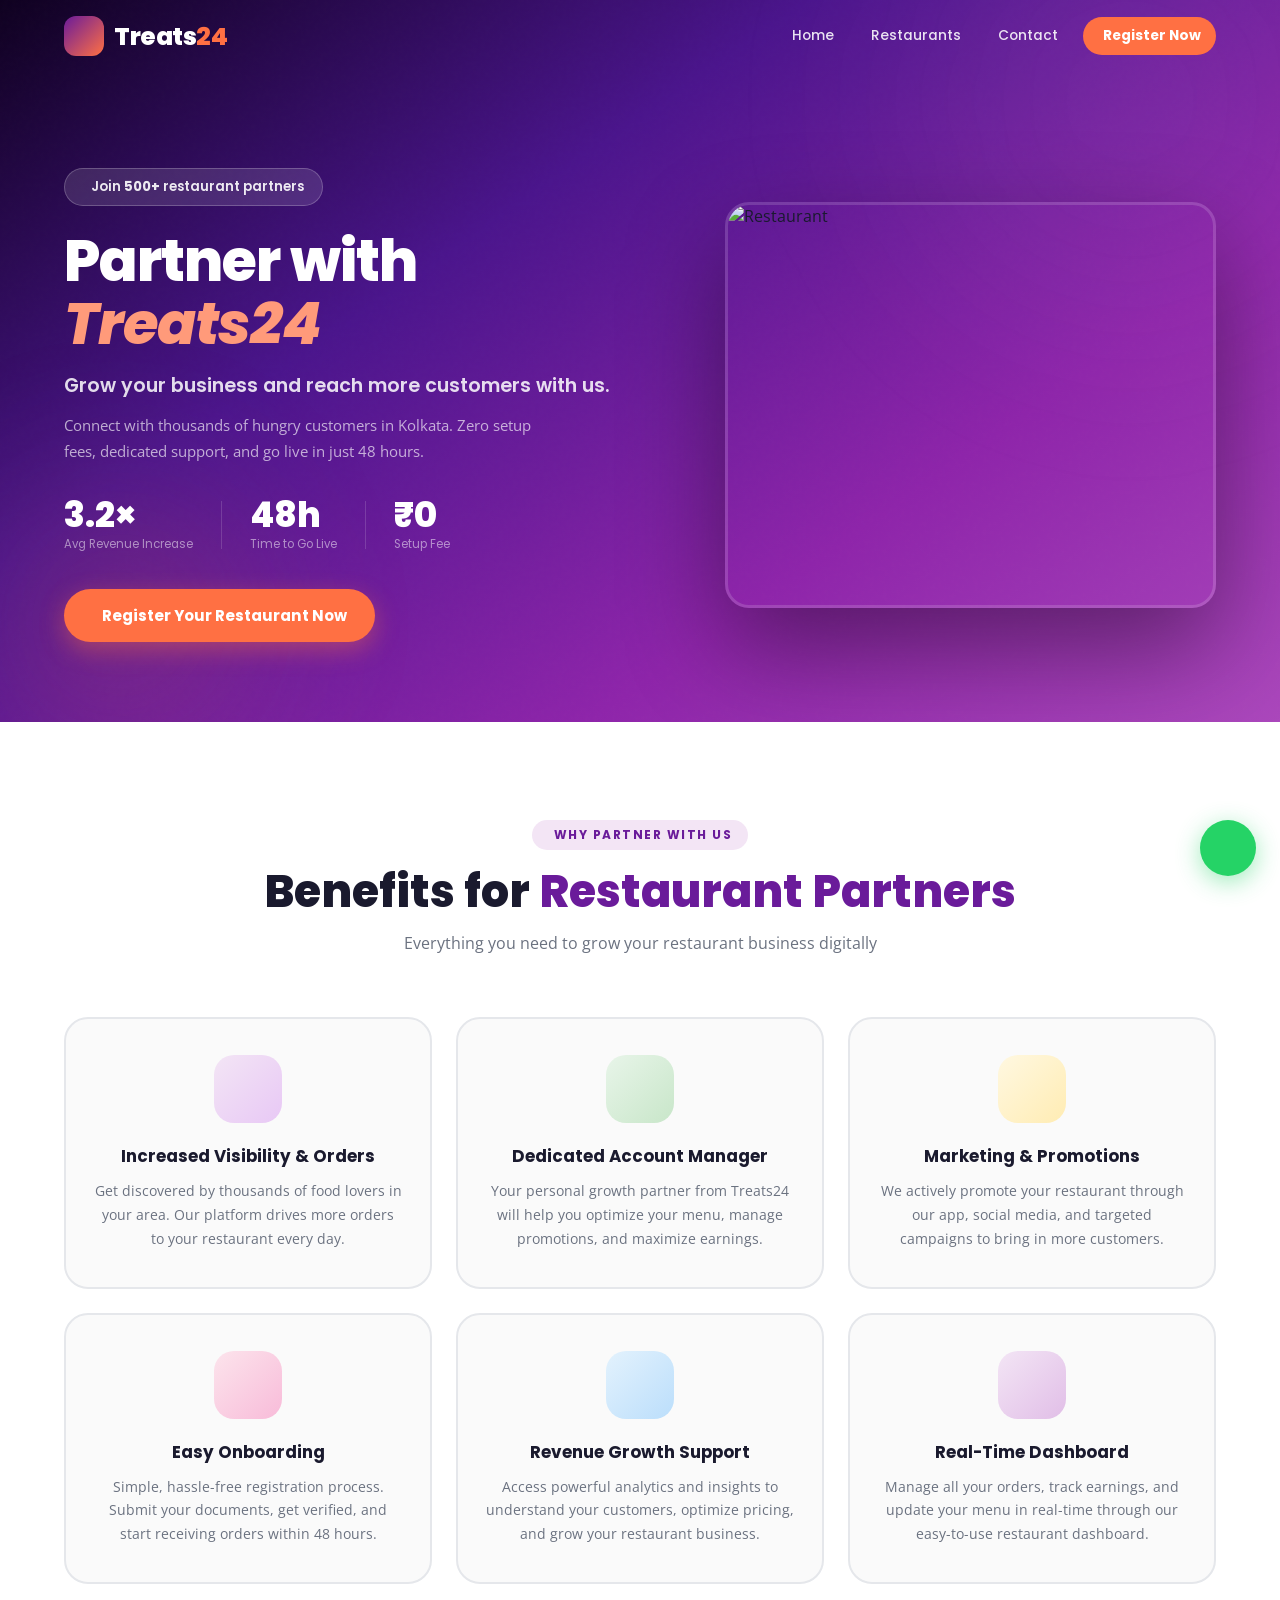
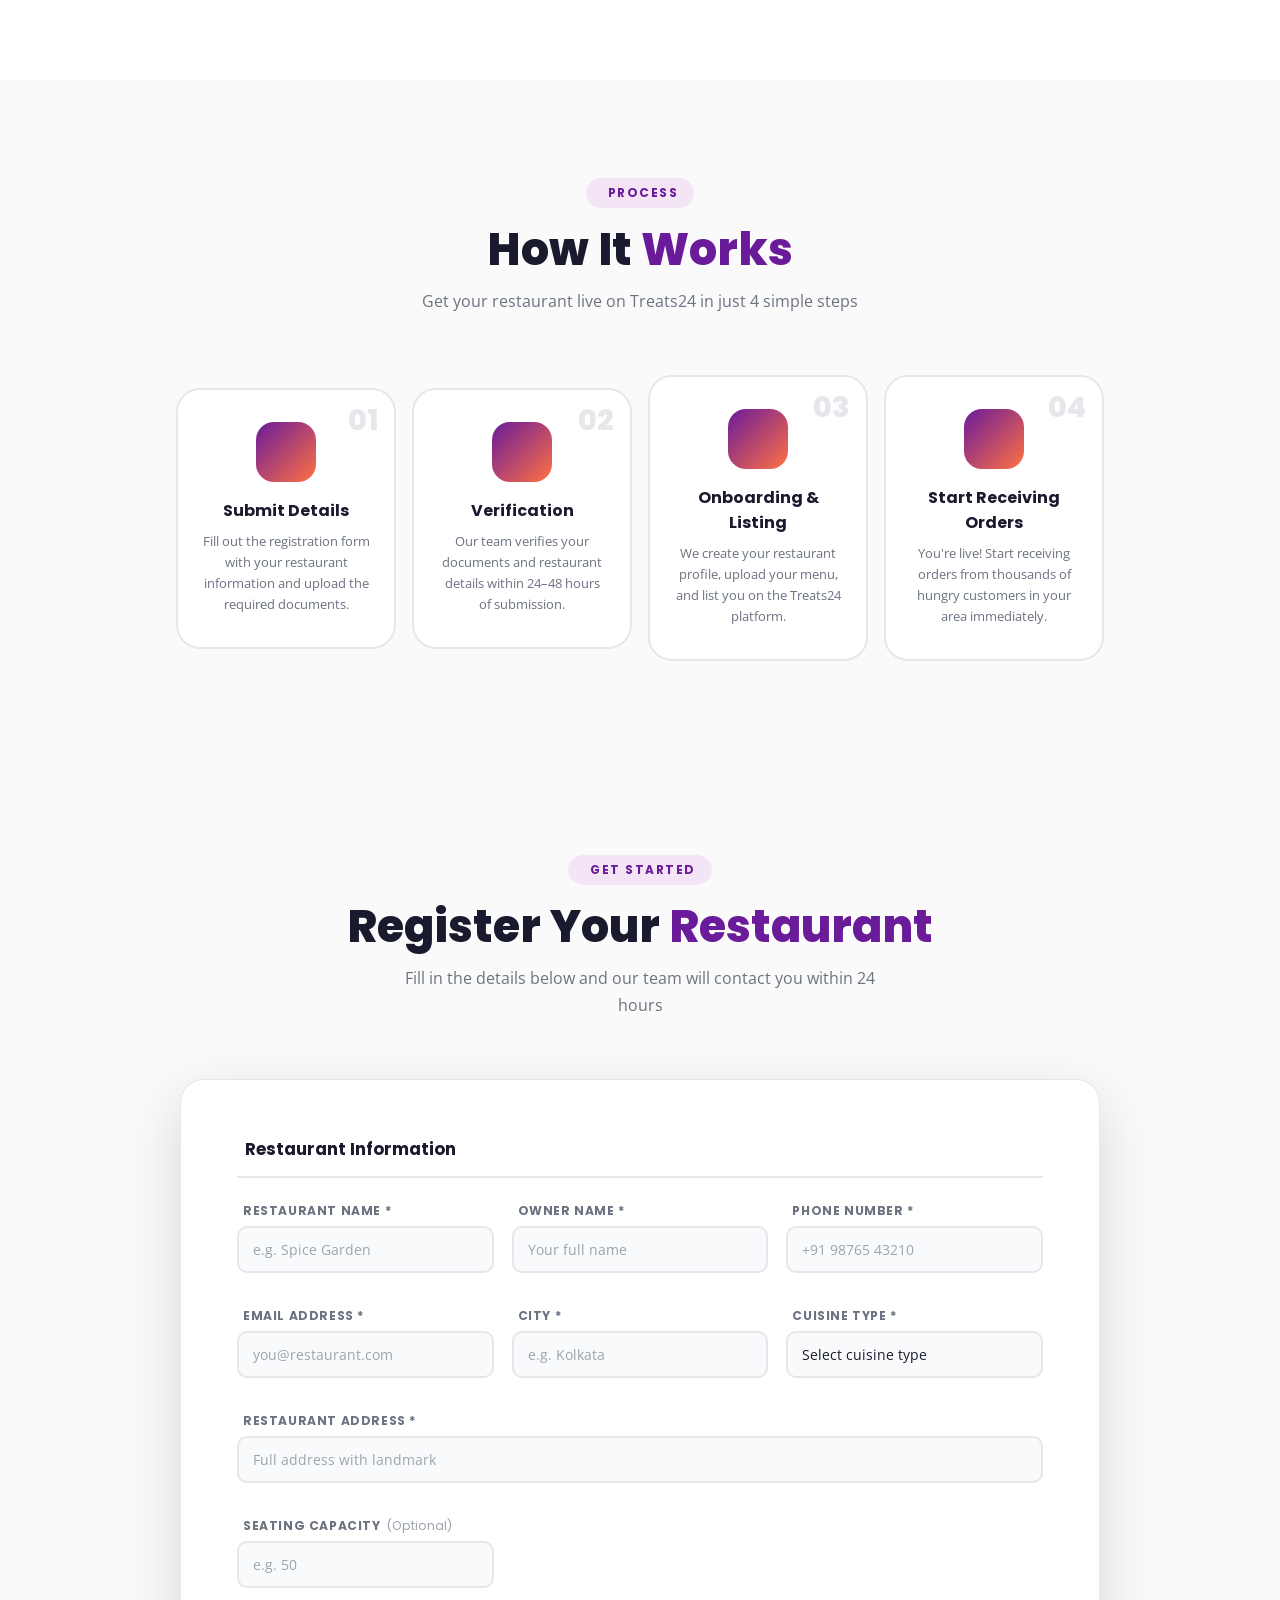
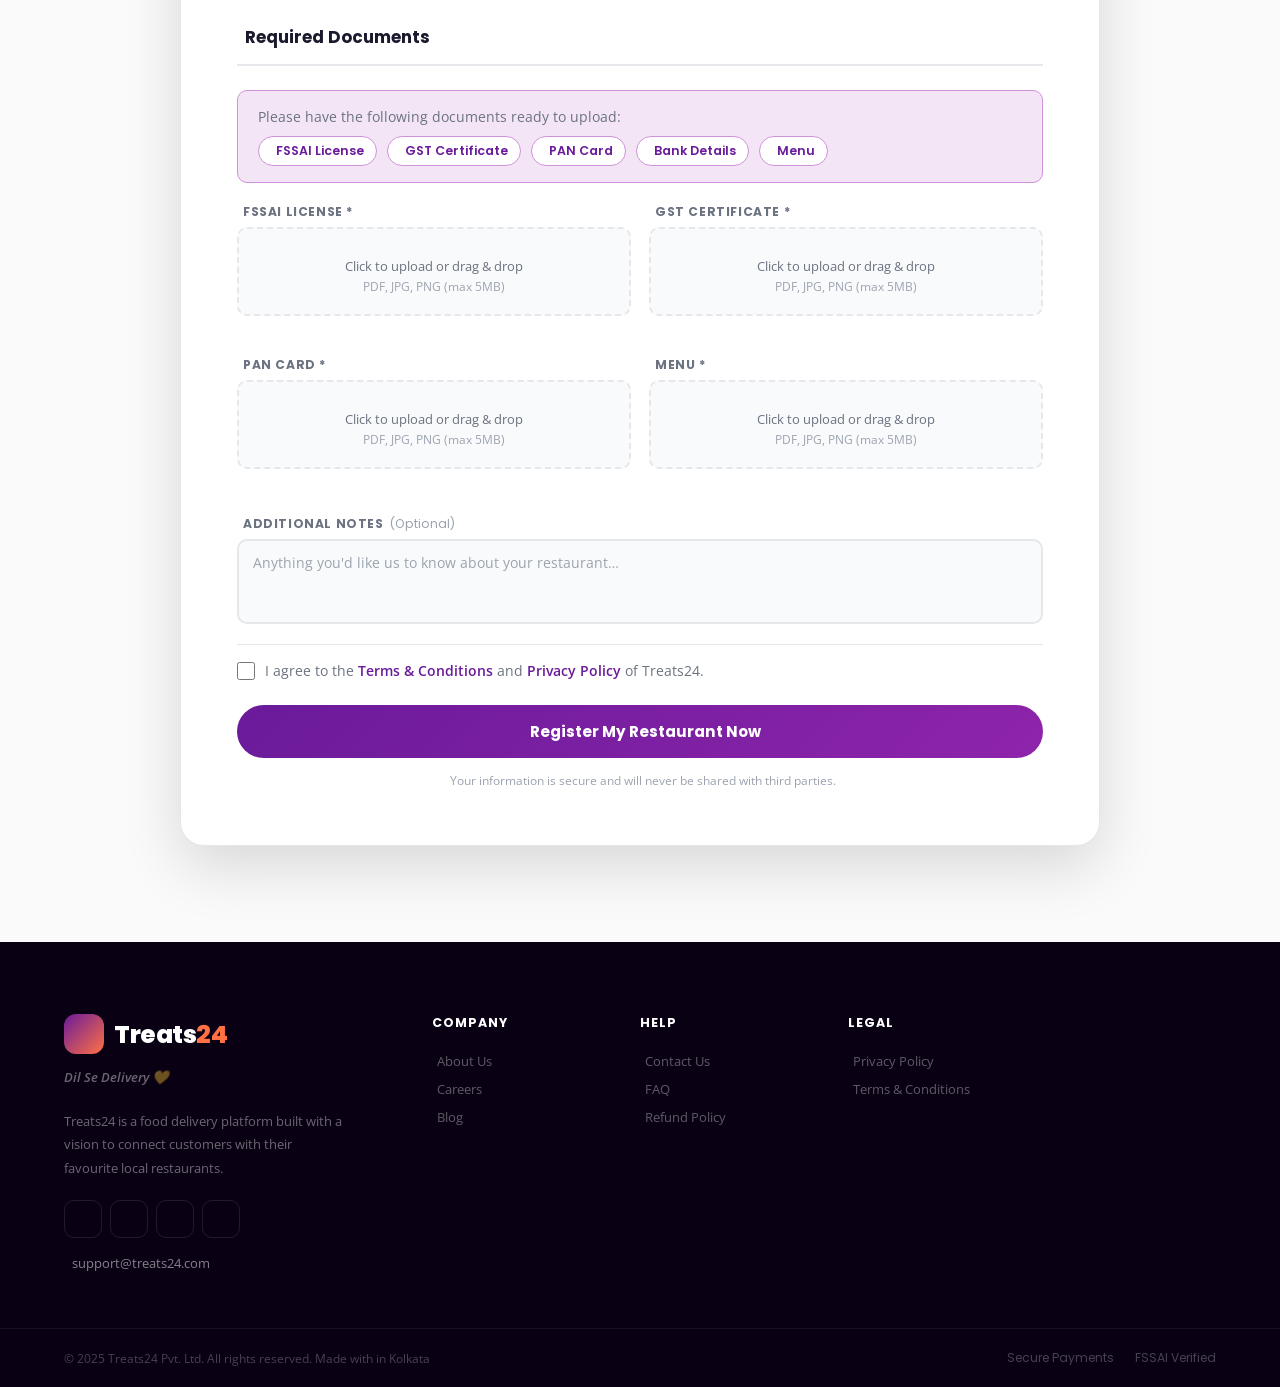
==== partner.html @ 56768811 "Initial project upload" ====
<!DOCTYPE html>
<html lang="en">
<head>
  <meta charset="UTF-8"/>
  <meta name="viewport" content="width=device-width, initial-scale=1.0"/>
  <title>Partner With Us – Treats24</title>
  <link rel="stylesheet" href="style.css"/>
  <link rel="preconnect" href="https://fonts.googleapis.com"/>
  <link rel="preconnect" href="https://fonts.gstatic.com" crossorigin/>
  <link href="https://fonts.googleapis.com/css2?family=Poppins:ital,wght@0,300;0,400;0,500;0,600;0,700;0,800;0,900;1,400;1,700&family=Open+Sans:wght@300;400;500;600;700&display=swap" rel="stylesheet"/>
  <link rel="stylesheet" href="https://cdn.jsdelivr.net/npm/@tabler/icons-webfont@3.14.0/dist/tabler-icons.min.css"/>
</head>
<body>

  <!-- ========== NAVBAR ========== -->
  <nav class="t24-nav scrolled" id="mainNav">
    <div class="nav-container">
      <a href="index.html" class="nav-logo">
        <span class="logo-icon"><i class="ti ti-motorbike"></i></span>
        <span class="logo-text">Treats<em>24</em></span>
      </a>
      <button class="nav-toggle" id="navToggle">
        <span></span><span></span><span></span>
      </button>
      <ul class="nav-links" id="navLinks">
        <li><a href="index.html"><i class="ti ti-home"></i> Home</a></li>
        <li><a href="index.html#restaurants"><i class="ti ti-building-store"></i> Restaurants</a></li>
        <li><a href="index.html#contact"><i class="ti ti-mail"></i> Contact</a></li>
        <li><a href="#partnerForm" class="nav-cta"><i class="ti ti-plus"></i> Register Now</a></li>
      </ul>
    </div>
  </nav>

  <!-- ========== PARTNER HERO ========== -->
  <section class="partner-hero">
    <div class="partner-hero-bg">
      <div class="hero-grain"></div>
      <div class="hero-orb orb-1"></div>
      <div class="hero-orb orb-2"></div>
    </div>
    <div class="container partner-hero-content">
      <div class="partner-hero-left">
        <div class="hero-pill">
          <i class="ti ti-handshake"></i>
          <span>Join <strong>500+</strong> restaurant partners</span>
        </div>
        <h1>Partner with <em>Treats24</em></h1>
        <p class="partner-hero-sub">Grow your business and reach more customers with us.</p>
        <p class="partner-hero-desc">Connect with thousands of hungry customers in Kolkata. Zero setup fees, dedicated support, and go live in just 48 hours.</p>
        <div class="partner-hero-metrics">
          <div class="phm">
            <div class="phm-num">3.2×</div>
            <div class="phm-label">Avg Revenue Increase</div>
          </div>
          <div class="phm-divider"></div>
          <div class="phm">
            <div class="phm-num">48h</div>
            <div class="phm-label">Time to Go Live</div>
          </div>
          <div class="phm-divider"></div>
          <div class="phm">
            <div class="phm-num">₹0</div>
            <div class="phm-label">Setup Fee</div>
          </div>
        </div>
        <a href="#partnerForm" class="partner-hero-cta">
          <i class="ti ti-building-store"></i> Register Your Restaurant Now
        </a>
      </div>
      <div class="partner-hero-right">
        <img src="https://images.unsplash.com/photo-1414235077428-338989a2e8c0?w=600&auto=format&fit=crop" alt="Restaurant"/>
      </div>
    </div>
  </section>

  <!-- ========== BENEFITS ========== -->
  <section class="benefits section-pad">
    <div class="container">
      <div class="section-header text-center">
        <div class="section-eyebrow"><i class="ti ti-sparkles"></i> Why Partner with Us</div>
        <h2>Benefits for <span>Restaurant Partners</span></h2>
        <p>Everything you need to grow your restaurant business digitally</p>
      </div>
      <div class="benefits-grid">
        <div class="benefit-card reveal">
          <div class="benefit-icon"><i class="ti ti-trending-up"></i></div>
          <h3>Increased Visibility & Orders</h3>
          <p>Get discovered by thousands of food lovers in your area. Our platform drives more orders to your restaurant every day.</p>
        </div>
        <div class="benefit-card reveal" style="--delay:0.1s">
          <div class="benefit-icon bi-2"><i class="ti ti-user-check"></i></div>
          <h3>Dedicated Account Manager</h3>
          <p>Your personal growth partner from Treats24 will help you optimize your menu, manage promotions, and maximize earnings.</p>
        </div>
        <div class="benefit-card reveal" style="--delay:0.2s">
          <div class="benefit-icon bi-3"><i class="ti ti-speakerphone"></i></div>
          <h3>Marketing & Promotions</h3>
          <p>We actively promote your restaurant through our app, social media, and targeted campaigns to bring in more customers.</p>
        </div>
        <div class="benefit-card reveal" style="--delay:0.3s">
          <div class="benefit-icon bi-4"><i class="ti ti-rocket"></i></div>
          <h3>Easy Onboarding</h3>
          <p>Simple, hassle-free registration process. Submit your documents, get verified, and start receiving orders within 48 hours.</p>
        </div>
        <div class="benefit-card reveal" style="--delay:0.4s">
          <div class="benefit-icon bi-5"><i class="ti ti-chart-bar"></i></div>
          <h3>Revenue Growth Support</h3>
          <p>Access powerful analytics and insights to understand your customers, optimize pricing, and grow your restaurant business.</p>
        </div>
        <div class="benefit-card reveal" style="--delay:0.5s">
          <div class="benefit-icon bi-6"><i class="ti ti-device-mobile"></i></div>
          <h3>Real-Time Dashboard</h3>
          <p>Manage all your orders, track earnings, and update your menu in real-time through our easy-to-use restaurant dashboard.</p>
        </div>
      </div>
    </div>
  </section>

  <!-- ========== HOW IT WORKS ========== -->
  <section class="how-it-works section-pad" id="how">
    <div class="container">
      <div class="section-header text-center">
        <div class="section-eyebrow"><i class="ti ti-list-check"></i> Process</div>
        <h2>How It <span>Works</span></h2>
        <p>Get your restaurant live on Treats24 in just 4 simple steps</p>
      </div>
      <div class="steps-row">
        <div class="step reveal">
          <div class="step-num">01</div>
          <div class="step-icon"><i class="ti ti-forms"></i></div>
          <h3>Submit Details</h3>
          <p>Fill out the registration form with your restaurant information and upload the required documents.</p>
        </div>
        <div class="step-arrow reveal" style="--delay:0.1s"><i class="ti ti-arrow-right"></i></div>
        <div class="step reveal" style="--delay:0.15s">
          <div class="step-num">02</div>
          <div class="step-icon"><i class="ti ti-shield-check"></i></div>
          <h3>Verification</h3>
          <p>Our team verifies your documents and restaurant details within 24–48 hours of submission.</p>
        </div>
        <div class="step-arrow reveal" style="--delay:0.25s"><i class="ti ti-arrow-right"></i></div>
        <div class="step reveal" style="--delay:0.3s">
          <div class="step-num">03</div>
          <div class="step-icon"><i class="ti ti-building-store"></i></div>
          <h3>Onboarding & Listing</h3>
          <p>We create your restaurant profile, upload your menu, and list you on the Treats24 platform.</p>
        </div>
        <div class="step-arrow reveal" style="--delay:0.4s"><i class="ti ti-arrow-right"></i></div>
        <div class="step reveal" style="--delay:0.45s">
          <div class="step-num">04</div>
          <div class="step-icon"><i class="ti ti-shopping-bag"></i></div>
          <h3>Start Receiving Orders</h3>
          <p>You're live! Start receiving orders from thousands of hungry customers in your area immediately.</p>
        </div>
      </div>
    </div>
  </section>

  <!-- ========== REGISTRATION FORM ========== -->
  <section class="partner-form-section section-pad" id="partnerForm">
    <div class="container">
      <div class="section-header text-center">
        <div class="section-eyebrow"><i class="ti ti-file-plus"></i> Get Started</div>
        <h2>Register Your <span>Restaurant</span></h2>
        <p>Fill in the details below and our team will contact you within 24 hours</p>
      </div>

      <div class="partner-form-card reveal">
        <div id="registrationForm">
          <div class="form-section-title"><i class="ti ti-building-store"></i> Restaurant Information</div>
          <div class="form-grid-3">
            <div class="form-group">
              <label><i class="ti ti-building-store"></i> Restaurant Name *</label>
              <input type="text" id="rest_name" placeholder="e.g. Spice Garden"/>
            </div>
            <div class="form-group">
              <label><i class="ti ti-user"></i> Owner Name *</label>
              <input type="text" id="owner_name" placeholder="Your full name"/>
            </div>
            <div class="form-group">
              <label><i class="ti ti-phone"></i> Phone Number *</label>
              <input type="tel" id="phone" placeholder="+91 98765 43210"/>
            </div>
            <div class="form-group">
              <label><i class="ti ti-mail"></i> Email Address *</label>
              <input type="email" id="email" placeholder="you@restaurant.com"/>
            </div>
            <div class="form-group">
              <label><i class="ti ti-map-pin"></i> City *</label>
              <input type="text" id="city" placeholder="e.g. Kolkata"/>
            </div>
            <div class="form-group">
              <label><i class="ti ti-category"></i> Cuisine Type *</label>
              <select id="cuisine">
                <option value="" disabled selected>Select cuisine type</option>
                <option>North Indian</option>
                <option>South Indian</option>
                <option>Chinese</option>
                <option>Fast Food</option>
                <option>Biryani</option>
                <option>Pizza</option>
                <option>Rolls & Wraps</option>
                <option>Desserts & Bakery</option>
                <option>Beverages & Cafe</option>
                <option>Multi-cuisine</option>
                <option>Other</option>
              </select>
            </div>
            <div class="form-group form-full-3">
              <label><i class="ti ti-map-pin"></i> Restaurant Address *</label>
              <input type="text" id="address" placeholder="Full address with landmark"/>
            </div>
            <div class="form-group">
              <label><i class="ti ti-armchair"></i> Seating Capacity <span class="optional">(Optional)</span></label>
              <input type="number" id="seating" placeholder="e.g. 50"/>
            </div>
          </div>

          <div class="form-section-title" style="margin-top:36px"><i class="ti ti-file-text"></i> Required Documents</div>
          <div class="docs-info">
            <p>Please have the following documents ready to upload:</p>
            <div class="docs-list">
              <span><i class="ti ti-certificate"></i> FSSAI License</span>
              <span><i class="ti ti-file-invoice"></i> GST Certificate</span>
              <span><i class="ti ti-id-badge"></i> PAN Card</span>
              <span><i class="ti ti-building-bank"></i> Bank Details</span>
              <span><i class="ti ti-notebook"></i> Menu</span>
            </div>
          </div>
          <div class="form-grid-docs">
            <div class="form-group">
              <label><i class="ti ti-upload"></i> FSSAI License *</label>
              <div class="file-upload-wrap" onclick="document.getElementById('fssai').click()">
                <i class="ti ti-cloud-upload"></i>
                <span>Click to upload or drag & drop</span>
                <small>PDF, JPG, PNG (max 5MB)</small>
                <input type="file" id="fssai" accept=".pdf,.jpg,.jpeg,.png" onchange="handleFileUpload(this, 'fssai-label')"/>
              </div>
              <span class="file-label" id="fssai-label"></span>
            </div>
            <div class="form-group">
              <label><i class="ti ti-upload"></i> GST Certificate *</label>
              <div class="file-upload-wrap" onclick="document.getElementById('gst').click()">
                <i class="ti ti-cloud-upload"></i>
                <span>Click to upload or drag & drop</span>
                <small>PDF, JPG, PNG (max 5MB)</small>
                <input type="file" id="gst" accept=".pdf,.jpg,.jpeg,.png" onchange="handleFileUpload(this, 'gst-label')"/>
              </div>
              <span class="file-label" id="gst-label"></span>
            </div>
            <div class="form-group">
              <label><i class="ti ti-upload"></i> PAN Card *</label>
              <div class="file-upload-wrap" onclick="document.getElementById('pan').click()">
                <i class="ti ti-cloud-upload"></i>
                <span>Click to upload or drag & drop</span>
                <small>PDF, JPG, PNG (max 5MB)</small>
                <input type="file" id="pan" accept=".pdf,.jpg,.jpeg,.png" onchange="handleFileUpload(this, 'pan-label')"/>
              </div>
              <span class="file-label" id="pan-label"></span>
            </div>
            <div class="form-group">
              <label><i class="ti ti-upload"></i> Menu *</label>
              <div class="file-upload-wrap" onclick="document.getElementById('menu').click()">
                <i class="ti ti-cloud-upload"></i>
                <span>Click to upload or drag & drop</span>
                <small>PDF, JPG, PNG (max 5MB)</small>
                <input type="file" id="menu" accept=".pdf,.jpg,.jpeg,.png" onchange="handleFileUpload(this, 'menu-label')"/>
              </div>
              <span class="file-label" id="menu-label"></span>
            </div>
          </div>

          <div class="form-group" style="margin-top:24px">
            <label><i class="ti ti-note"></i> Additional Notes <span class="optional">(Optional)</span></label>
            <textarea id="notes" rows="3" placeholder="Anything you'd like us to know about your restaurant…"></textarea>
          </div>

          <div class="form-agreement">
            <input type="checkbox" id="agree"/>
            <label for="agree">I agree to the <a href="#">Terms & Conditions</a> and <a href="#">Privacy Policy</a> of Treats24.</label>
          </div>

          <button class="btn-submit" onclick="submitPartnerForm()">
            <i class="ti ti-send"></i>
            Register My Restaurant Now
          </button>
          <p class="form-disclaimer"><i class="ti ti-shield-check"></i> Your information is secure and will never be shared with third parties.</p>
        </div>

        <div id="partnerSuccess" class="partner-success hidden">
          <div class="success-icon"><i class="ti ti-circle-check"></i></div>
          <h3>You're on the list! 🎉</h3>
          <p>Thank you for registering with Treats24. Our team will reach out to you within <strong>24 hours</strong> to complete the onboarding process. Prepare to grow your restaurant!</p>
          <a href="index.html" class="btn-back"><i class="ti ti-arrow-left"></i> Back to Home</a>
        </div>
      </div>
    </div>
  </section>

  <!-- ========== FOOTER ========== -->
  <footer class="footer">
    <div class="footer-top container">
      <div class="footer-brand">
        <a href="index.html" class="nav-logo footer-logo">
          <span class="logo-icon"><i class="ti ti-motorbike"></i></span>
          <span class="logo-text">Treats<em>24</em></span>
        </a>
        <p class="footer-tagline">Dil Se Delivery 💛</p>
        <p>Treats24 is a food delivery platform built with a vision to connect customers with their favourite local restaurants.</p>
        <div class="social-row">
          <a href="#" class="social-btn"><i class="ti ti-brand-instagram"></i></a>
          <a href="#" class="social-btn"><i class="ti ti-brand-facebook"></i></a>
          <a href="#" class="social-btn"><i class="ti ti-brand-x"></i></a>
          <a href="https://wa.me/919876543210" class="social-btn whatsapp"><i class="ti ti-brand-whatsapp"></i></a>
        </div>
        <div class="footer-email">
          <i class="ti ti-mail"></i>
          <a href="mailto:support@treats24.com">support@treats24.com</a>
        </div>
      </div>
      <div class="footer-col"><h5>Company</h5><ul>
        <li><a href="#"><i class="ti ti-chevron-right"></i> About Us</a></li>
        <li><a href="#"><i class="ti ti-chevron-right"></i> Careers</a></li>
        <li><a href="#"><i class="ti ti-chevron-right"></i> Blog</a></li>
      </ul></div>
      <div class="footer-col"><h5>Help</h5><ul>
        <li><a href="index.html#contact"><i class="ti ti-chevron-right"></i> Contact Us</a></li>
        <li><a href="index.html#faq"><i class="ti ti-chevron-right"></i> FAQ</a></li>
        <li><a href="#"><i class="ti ti-chevron-right"></i> Refund Policy</a></li>
      </ul></div>
      <div class="footer-col"><h5>Legal</h5><ul>
        <li><a href="#"><i class="ti ti-chevron-right"></i> Privacy Policy</a></li>
        <li><a href="#"><i class="ti ti-chevron-right"></i> Terms & Conditions</a></li>
      </ul></div>
    </div>
    <div class="footer-bottom">
      <div class="container footer-bottom-inner">
        <p>© 2025 Treats24 Pvt. Ltd. All rights reserved. Made with <i class="ti ti-heart-filled" style="color:#e91e63;"></i> in Kolkata</p>
        <div class="footer-badges">
          <span><i class="ti ti-shield-check"></i> Secure Payments</span>
          <span><i class="ti ti-certificate"></i> FSSAI Verified</span>
        </div>
      </div>
    </div>
  </footer>

  <script src="script.js"></script>
</body>
</html>
---- style.css ----
/* =============================================
   TREATS24 — MAIN STYLESHEET
   Fonts: Poppins (primary) + Open Sans (secondary)
   Colors: Purple (#6A1B9A) + Orange (#FF7043)
   ============================================= */

/* ---- CSS VARIABLES ---- */
:root {
  --primary:        #6A1B9A;
  --primary-dark:   #4A148C;
  --primary-mid:    #8E24AA;
  --primary-light:  #CE93D8;
  --accent:         #FF7043;
  --accent-dark:    #E64A19;
  --accent-light:   #FF9A7A;
  --bg-light:       #F3E5F5;
  --bg-section:     #FAFAFA;
  --card:           #FFFFFF;
  --text-primary:   #1A1A2E;
  --text-secondary: #6B7280;
  --text-muted:     #9CA3AF;
  --success:        #22C55E;
  --warning:        #F59E0B;
  --error:          #EF4444;
  --border:         #E5E7EB;
  --input-bg:       #F9FAFB;
  --radius:         16px;
  --radius-sm:      10px;
  --radius-lg:      24px;
  --shadow-sm:      0 2px 8px rgba(0,0,0,0.06);
  --shadow:         0 8px 32px rgba(106,27,154,0.12);
  --shadow-lg:      0 20px 60px rgba(0,0,0,0.14);
  --transition:     all 0.3s cubic-bezier(0.4,0,0.2,1);
  --font-primary:   'Poppins', system-ui, sans-serif;
  --font-secondary: 'Open Sans', system-ui, sans-serif;
}

/* ---- RESET & BASE ---- */
*, *::before, *::after { box-sizing: border-box; margin: 0; padding: 0; }
html { scroll-behavior: smooth; font-size: 16px; }
body {
  font-family: var(--font-secondary);
  color: var(--text-primary);
  background: var(--card);
  overflow-x: hidden;
  -webkit-font-smoothing: antialiased;
}
img { max-width: 100%; display: block; }
a { text-decoration: none; color: inherit; }
ul { list-style: none; padding: 0; margin: 0; }

/* ---- UTILITIES ---- */
.container { max-width: 1200px; margin: 0 auto; padding: 0 24px; }
.section-pad { padding: 96px 0; }
.section-pad-sm { padding: 48px 0; }
.text-center { text-align: center; }
.hidden { display: none !important; }

/* ---- SECTION HEADER ---- */
.section-eyebrow {
  display: inline-flex;
  align-items: center;
  gap: 6px;
  font-size: 0.75rem;
  font-weight: 700;
  letter-spacing: 1.5px;
  text-transform: uppercase;
  color: var(--primary);
  background: var(--bg-light);
  padding: 6px 16px;
  border-radius: 50px;
  margin-bottom: 16px;
  font-family: var(--font-primary);
}
.section-eyebrow.light {
  background: rgba(255,255,255,0.15);
  color: #fff;
  border: 1px solid rgba(255,255,255,0.25);
}

.section-header { margin-bottom: 60px; }

.section-header h2, .section-header-row h2, .rest-section-header h2 {
  font-family: var(--font-primary);
  font-size: clamp(1.9rem, 3.5vw, 2.8rem);
  font-weight: 800;
  color: var(--text-primary);
  line-height: 1.15;
  margin-bottom: 12px;
}
.section-header h2 span,
.section-header-row h2 span,
.rest-section-header h2 span { color: var(--primary); }

.section-header p {
  color: var(--text-secondary);
  font-size: 1rem;
  max-width: 500px;
  margin: 0 auto;
  line-height: 1.7;
  font-family: var(--font-secondary);
}

.rest-section-header {
  display: flex;
  align-items: flex-end;
  justify-content: space-between;
  margin-bottom: 28px;
  flex-wrap: wrap;
  gap: 16px;
}

.see-all {
  display: inline-flex;
  align-items: center;
  gap: 6px;
  font-weight: 600;
  font-size: 0.88rem;
  color: var(--primary);
  border: 2px solid var(--primary);
  padding: 9px 20px;
  border-radius: 50px;
  transition: var(--transition);
  font-family: var(--font-primary);
}
.see-all:hover { background: var(--primary); color: #fff; }

/* ---- SCROLL REVEAL ---- */
.reveal {
  opacity: 0;
  transform: translateY(24px);
  transition: opacity 0.6s ease calc(var(--delay,0s)), transform 0.6s ease calc(var(--delay,0s));
}
.reveal.visible { opacity: 1; transform: none; }

/* ---- ANIMATIONS ---- */
@keyframes float { 0%,100%{transform:translateY(0)} 50%{transform:translateY(-14px)} }
@keyframes float2 { 0%,100%{transform:translateY(0) rotate(-2deg)} 50%{transform:translateY(-10px) rotate(2deg)} }
@keyframes float3 { 0%,100%{transform:translateY(0) rotate(2deg)} 50%{transform:translateY(-8px) rotate(-1deg)} }
@keyframes fadeUp { from{opacity:0;transform:translateY(30px)} to{opacity:1;transform:none} }
@keyframes spin { from{transform:rotate(0deg)} to{transform:rotate(360deg)} }
@keyframes shake { 0%,100%{transform:translateX(0)} 25%{transform:translateX(-8px)} 75%{transform:translateX(8px)} }
@keyframes rippleOut { to{transform:scale(18);opacity:0} }
@keyframes pulse { 0%,100%{opacity:1} 50%{opacity:0.6} }

.float-anim { animation: float 5s ease-in-out infinite; }
.float-1 { animation: float 5s ease-in-out infinite; }
.float-2 { animation: float 5s 1s ease-in-out infinite; }
.float-3 { animation: float2 6s 0.5s ease-in-out infinite; }
.float-4 { animation: float3 7s 1.5s ease-in-out infinite; }


/* ============================================= */
/*  NAVBAR                                       */
/* ============================================= */

.t24-nav {
  position: fixed;
  top: 0; left: 0; right: 0;
  z-index: 1000;
  padding: 16px 0;
  transition: var(--transition);
}
.t24-nav.scrolled {
  background: rgba(255,255,255,0.97);
  backdrop-filter: blur(20px);
  -webkit-backdrop-filter: blur(20px);
  box-shadow: 0 2px 20px rgba(106,27,154,0.1);
  padding: 10px 0;
}

.nav-container {
  max-width: 1200px;
  margin: 0 auto;
  padding: 0 24px;
  display: flex;
  align-items: center;
  justify-content: space-between;
}

.nav-logo { display: flex; align-items: center; gap: 10px; }

.logo-icon {
  width: 40px; height: 40px;
  background: linear-gradient(135deg, var(--primary), var(--accent));
  border-radius: 12px;
  display: flex; align-items: center; justify-content: center;
  color: #fff; font-size: 1.2rem;
}

.logo-text {
  font-family: var(--font-primary);
  font-size: 1.55rem;
  font-weight: 800;
  color: #fff;
  letter-spacing: -0.5px;
  transition: var(--transition);
}
.t24-nav.scrolled .logo-text { color: var(--text-primary); }
.logo-text em { font-style: normal; color: var(--accent); }

.nav-links { display: flex; align-items: center; gap: 2px; }

.nav-links a {
  display: flex; align-items: center; gap: 5px;
  font-size: 0.86rem; font-weight: 500;
  color: rgba(255,255,255,0.88);
  padding: 9px 15px; border-radius: 50px;
  transition: var(--transition);
  font-family: var(--font-primary);
}
.nav-links a:hover { background: rgba(255,255,255,0.15); color: #fff; }
.t24-nav.scrolled .nav-links a { color: var(--text-secondary); }
.t24-nav.scrolled .nav-links a:hover { background: var(--bg-light); color: var(--primary); }

.nav-cta {
  background: var(--accent) !important;
  color: #fff !important;
  font-weight: 700 !important;
  margin-left: 8px;
}
.nav-cta:hover {
  background: var(--accent-dark) !important;
  transform: translateY(-1px);
  box-shadow: 0 6px 20px rgba(255,112,67,0.4) !important;
}

.nav-toggle {
  display: none; flex-direction: column; gap: 5px;
  background: none; border: none; cursor: pointer; padding: 6px;
}
.nav-toggle span {
  display: block; width: 24px; height: 2px;
  background: #fff; border-radius: 2px; transition: var(--transition);
}
.t24-nav.scrolled .nav-toggle span { background: var(--text-primary); }

/* active nav link */
.nav-links a.active { color: var(--primary-light) !important; }
.t24-nav.scrolled .nav-links a.active { color: var(--primary) !important; }


/* ============================================= */
/*  HERO                                         */
/* ============================================= */

.hero {
  min-height: 100vh;
  background: linear-gradient(145deg, #0e001f 0%, var(--primary-dark) 35%, var(--primary-mid) 70%, #ab47bc 100%);
  position: relative;
  display: flex;
  align-items: center;
  padding-top: 80px;
  overflow: hidden;
}

.hero-bg { position: absolute; inset: 0; pointer-events: none; }

.hero-grain {
  position: absolute; inset: 0;
  background-image: url("data:image/svg+xml,%3Csvg viewBox='0 0 200 200' xmlns='http://www.w3.org/2000/svg'%3E%3Cfilter id='n'%3E%3CfeTurbulence type='fractalNoise' baseFrequency='0.8' numOctaves='4' stitchTiles='stitch'/%3E%3C/filter%3E%3Crect width='100%25' height='100%25' filter='url(%23n)' opacity='0.05'/%3E%3C/svg%3E");
  opacity: 0.3;
}

.hero-orb { position: absolute; border-radius: 50%; filter: blur(70px); }
.orb-1 { width: 700px; height: 700px; top: -250px; right: -200px; background: radial-gradient(circle, rgba(255,255,255,0.06) 0%, transparent 70%); }
.orb-2 { width: 400px; height: 400px; bottom: -100px; left: -80px; background: radial-gradient(circle, rgba(255,112,67,0.2) 0%, transparent 70%); }
.orb-3 { width: 300px; height: 300px; top: 40%; left: 40%; background: radial-gradient(circle, rgba(206,147,216,0.18) 0%, transparent 70%); }

.hero-container {
  max-width: 1200px; margin: 0 auto; padding: 80px 24px 120px;
  display: grid; grid-template-columns: 1.1fr 0.9fr;
  gap: 60px; align-items: center;
  position: relative; z-index: 2;
}

.hero-left { animation: fadeUp 0.9s ease both; }

.hero-pill {
  display: inline-flex; align-items: center; gap: 8px;
  background: rgba(255,255,255,0.12);
  border: 1px solid rgba(255,255,255,0.22);
  backdrop-filter: blur(8px);
  color: rgba(255,255,255,0.9);
  font-size: 0.82rem; font-weight: 600;
  padding: 8px 18px; border-radius: 50px;
  margin-bottom: 24px;
  font-family: var(--font-primary);
}
.hero-pill i { color: var(--accent-light); }

.hero-title {
  font-family: var(--font-primary);
  font-size: clamp(2.4rem, 5vw, 4rem);
  font-weight: 800; color: #fff;
  line-height: 1.1; margin-bottom: 20px;
  letter-spacing: -1px;
}
.hero-title em { font-style: italic; color: var(--accent-light); }

.hero-desc {
  color: rgba(255,255,255,0.72);
  font-size: 1.05rem; line-height: 1.75;
  max-width: 520px; margin-bottom: 32px;
  font-family: var(--font-secondary);
}

/* Hero Search */
.hero-search {
  display: flex; align-items: center;
  background: rgba(255,255,255,0.14);
  backdrop-filter: blur(16px);
  border: 1px solid rgba(255,255,255,0.28);
  border-radius: 50px;
  padding: 6px 6px 6px 18px;
  max-width: 580px; margin-bottom: 36px; gap: 10px;
  transition: var(--transition);
}
.hero-search:focus-within {
  background: rgba(255,255,255,0.2);
  border-color: rgba(255,255,255,0.45);
}
.search-icon { color: rgba(255,255,255,0.6); font-size: 1rem; flex-shrink: 0; }
.hero-search input {
  flex: 1; background: none; border: none; outline: none;
  color: #fff; font-family: var(--font-secondary); font-size: 0.88rem;
  min-width: 0;
}
.hero-search input::placeholder { color: rgba(255,255,255,0.5); }
.search-divider { width: 1px; height: 20px; background: rgba(255,255,255,0.2); flex-shrink: 0; }

.search-btn {
  background: linear-gradient(135deg, var(--accent), var(--accent-dark));
  color: #fff; border: none; border-radius: 50px;
  padding: 12px 22px; font-family: var(--font-primary);
  font-size: 0.86rem; font-weight: 700; cursor: pointer;
  transition: var(--transition); white-space: nowrap;
}
.search-btn:hover { transform: scale(1.04); box-shadow: 0 6px 20px rgba(255,112,67,0.45); }

/* Hero Stats */
.hero-stats { display: flex; align-items: center; gap: 28px; margin-bottom: 28px; }

.stat-num {
  font-family: var(--font-primary);
  font-size: 2rem; font-weight: 800; color: #fff; line-height: 1;
}
.stat-num span { color: var(--accent-light); font-size: 1.2rem; }
.stat-label { font-size: 0.72rem; color: rgba(255,255,255,0.5); margin-top: 4px; font-family: var(--font-primary); letter-spacing: 0.3px; }
.stat-divider { width: 1px; height: 44px; background: rgba(255,255,255,0.15); }

/* App Row */
.hero-app-row {
  display: flex; align-items: center; gap: 12px; flex-wrap: wrap;
}
.hero-app-label { font-size: 0.8rem; color: rgba(255,255,255,0.5); font-family: var(--font-primary); }
.hero-app-btn {
  display: inline-flex; align-items: center; gap: 8px;
  background: rgba(255,255,255,0.1);
  border: 1.5px solid rgba(255,255,255,0.22);
  color: #fff; font-size: 0.82rem; font-weight: 600;
  padding: 8px 16px; border-radius: 50px;
  transition: var(--transition);
  font-family: var(--font-primary);
}
.hero-app-btn:hover { background: var(--accent); border-color: var(--accent); }

/* Hero Right Visual */
.hero-right { animation: fadeUp 0.9s 0.15s ease both; }

.hero-visual { position: relative; height: 460px; }

.hero-img-main {
  width: 320px; height: 320px; border-radius: 30px;
  overflow: hidden; position: absolute;
  top: 50%; left: 50%; transform: translate(-50%, -50%);
  box-shadow: 0 32px 80px rgba(0,0,0,0.4);
  border: 3px solid rgba(255,255,255,0.2);
}
.hero-img-main img { width: 100%; height: 100%; object-fit: cover; }
.hero-img-overlay {
  position: absolute; inset: 0;
  background: linear-gradient(180deg, transparent 40%, rgba(14,0,31,0.4) 100%);
}

.hero-float-card {
  position: absolute;
  background: rgba(255,255,255,0.14);
  backdrop-filter: blur(16px);
  border: 1px solid rgba(255,255,255,0.22);
  border-radius: 16px; padding: 12px 16px;
  display: flex; align-items: center; gap: 10px;
  color: #fff;
}
.hero-float-card strong { display: block; font-size: 0.9rem; font-weight: 700; font-family: var(--font-primary); }
.hero-float-card span { font-size: 0.7rem; color: rgba(255,255,255,0.6); }

.fc-1 { top: 20px; left: 0; }
.fc-2 { bottom: 80px; left: 10px; }
.fc-3 { top: 60px; right: 0; }

.fc-icon {
  width: 38px; height: 38px; border-radius: 10px;
  background: rgba(255,255,255,0.15);
  display: flex; align-items: center; justify-content: center;
  font-size: 1.1rem; color: var(--warning); flex-shrink: 0;
}
.fc-green { background: rgba(34,197,94,0.2); color: var(--success) !important; }
.fc-orange { background: rgba(255,112,67,0.2); color: var(--accent) !important; }

/* Hero Wave */
.hero-wave {
  position: absolute; bottom: 0; left: 0; right: 0;
  line-height: 0;
}
.hero-wave svg { width: 100%; height: 60px; }


/* ============================================= */
/*  DISCOVER SECTION                             */
/* ============================================= */

.discover { background: #fff; }

.food-showcase {
  display: flex; gap: 20px; justify-content: center;
  flex-wrap: wrap;
}

.food-item {
  display: flex; flex-direction: column; align-items: center;
  gap: 12px; cursor: pointer;
  transition: var(--transition);
}
.food-item:hover { transform: translateY(-6px); }

.food-img-wrap {
  position: relative; width: 180px; height: 180px;
  border-radius: 20px; overflow: hidden;
  box-shadow: 0 8px 30px rgba(0,0,0,0.1);
  border: 2px solid var(--border);
}
.food-img-wrap img { width: 100%; height: 100%; object-fit: cover; transition: var(--transition); }
.food-item:hover .food-img-wrap img { transform: scale(1.08); }

.food-overlay {
  position: absolute; inset: 0;
  background: linear-gradient(to top, rgba(106,27,154,0.75) 0%, transparent 60%);
  display: flex; align-items: flex-end; justify-content: center;
  padding-bottom: 14px; opacity: 0; transition: var(--transition);
}
.food-item:hover .food-overlay { opacity: 1; }
.food-overlay span {
  color: #fff; font-size: 0.8rem; font-weight: 700;
  font-family: var(--font-primary);
  background: rgba(255,255,255,0.2);
  padding: 4px 14px; border-radius: 50px;
}

.food-name {
  font-size: 0.88rem; font-weight: 700;
  color: var(--text-primary); font-family: var(--font-primary);
  transition: var(--transition);
}
.food-item:hover .food-name { color: var(--primary); }


/* ============================================= */
/*  CITIES SECTION                               */
/* ============================================= */

.cities { background: var(--bg-light); }

.cities-banner {
  background: linear-gradient(135deg, var(--primary), var(--primary-mid));
  border-radius: var(--radius-lg); padding: 28px 36px;
  display: flex; align-items: center;
  justify-content: space-between; gap: 24px;
  flex-wrap: wrap;
  box-shadow: 0 12px 40px rgba(106,27,154,0.3);
}

.cities-eyebrow {
  display: flex; align-items: center; gap: 8px;
  color: rgba(255,255,255,0.7); font-size: 0.75rem;
  font-weight: 700; letter-spacing: 1px; text-transform: uppercase;
  font-family: var(--font-primary); margin-bottom: 16px;
}

.cities-list { display: flex; gap: 10px; flex-wrap: wrap; }

.city-chip {
  display: inline-flex; align-items: center; gap: 6px;
  padding: 9px 18px; border-radius: 50px;
  font-size: 0.86rem; font-weight: 600;
  font-family: var(--font-primary); cursor: pointer;
  transition: var(--transition);
  background: rgba(255,255,255,0.12);
  border: 1.5px solid rgba(255,255,255,0.2); color: rgba(255,255,255,0.75);
}
.city-chip.active {
  background: #fff; color: var(--primary); border-color: #fff;
}
.city-chip.coming { opacity: 0.65; cursor: default; }

.coming-tag {
  background: var(--accent); color: #fff;
  font-size: 0.62rem; font-weight: 700; padding: 2px 7px;
  border-radius: 50px; letter-spacing: 0.5px;
}

.cities-right {
  display: flex; flex-direction: column; align-items: flex-end;
  gap: 14px;
}

.cities-stats {
  display: flex; align-items: center; gap: 14px;
  color: rgba(255,255,255,0.7); font-size: 0.84rem;
  font-family: var(--font-secondary); flex-wrap: wrap;
  justify-content: flex-end;
}
.cities-stats strong { color: #fff; }
.cities-stats .dot { color: rgba(255,255,255,0.3); }

.suggest-city-btn {
  display: inline-flex; align-items: center; gap: 6px;
  background: rgba(255,255,255,0.15); border: 1.5px solid rgba(255,255,255,0.3);
  color: #fff; font-size: 0.82rem; font-weight: 600;
  padding: 8px 18px; border-radius: 50px;
  transition: var(--transition); font-family: var(--font-primary);
}
.suggest-city-btn:hover { background: rgba(255,255,255,0.25); }


/* ============================================= */
/*  CATEGORIES                                   */
/* ============================================= */

.categories { background: #fff; }

.categories-grid {
  display: grid;
  grid-template-columns: repeat(12, 1fr);
  gap: 20px;
}
.categories-grid .cat-card:nth-child(1),
.categories-grid .cat-card:nth-child(2),
.categories-grid .cat-card:nth-child(3),
.categories-grid .cat-card:nth-child(4),
.categories-grid .cat-card:nth-child(5),
.categories-grid .cat-card:nth-child(6) { grid-column: span 2; }
.categories-grid .cat-card:nth-child(7),
.categories-grid .cat-card:nth-child(8),
.categories-grid .cat-card:nth-child(9),
.categories-grid .cat-card:nth-child(10),
.categories-grid .cat-card:nth-child(11),
.categories-grid .cat-card:nth-child(12) { grid-column: span 2; }
/* 6 per row on first two rows */

.cat-card {
  display: flex; flex-direction: column; align-items: center;
  gap: 10px; cursor: pointer; transition: var(--transition);
  text-align: center; padding: 8px;
  border-radius: var(--radius); border: 2px solid transparent;
}
.cat-card:hover { transform: translateY(-6px); background: var(--bg-light); border-color: var(--primary-light); }

.cat-icon-wrap {
  width: 88px; height: 88px; border-radius: 50%;
  overflow: hidden; border: 3px solid var(--border);
  transition: var(--transition);
}
.cat-icon-wrap img { width: 100%; height: 100%; object-fit: cover; transition: var(--transition); }

.cat-card:hover .cat-icon-wrap {
  border-color: var(--primary); box-shadow: 0 6px 20px rgba(106,27,154,0.22);
}
.cat-card:hover .cat-icon-wrap img { transform: scale(1.1); }

.cat-card span {
  font-size: 0.82rem; font-weight: 700; color: var(--text-secondary);
  transition: var(--transition); font-family: var(--font-primary);
}
.cat-card:hover span { color: var(--primary); }
.cat-card.cat-active { background: var(--bg-light); border-color: var(--primary); }
.cat-card.cat-active span { color: var(--primary); }


/* ============================================= */
/*  RESTAURANTS                                  */
/* ============================================= */

.restaurants { background: var(--bg-section); }

/* Tabs */
.rest-tabs {
  display: flex; gap: 8px; margin-bottom: 32px; flex-wrap: wrap;
}
.rest-tab {
  display: inline-flex; align-items: center; gap: 6px;
  padding: 10px 20px; border-radius: 50px;
  border: 2px solid var(--border); background: #fff;
  font-family: var(--font-primary); font-size: 0.86rem; font-weight: 600;
  color: var(--text-secondary); cursor: pointer; transition: var(--transition);
}
.rest-tab:hover { border-color: var(--primary); color: var(--primary); }
.rest-tab.active { background: var(--primary); border-color: var(--primary); color: #fff; }

.restaurants-grid {
  display: grid; grid-template-columns: repeat(4, 1fr); gap: 24px;
}

.rest-card {
  background: var(--card); border-radius: var(--radius);
  overflow: hidden; box-shadow: var(--shadow-sm);
  border: 1.5px solid var(--border); transition: var(--transition);
}
.rest-card:hover { transform: translateY(-6px); box-shadow: var(--shadow-lg); border-color: transparent; }
.rest-card.hidden { display: none; }

.rest-img-wrap { position: relative; overflow: hidden; }
.rest-img-wrap img { width: 100%; height: 185px; object-fit: cover; transition: var(--transition); }
.rest-card:hover .rest-img-wrap img { transform: scale(1.05); }

.rest-badge {
  position: absolute; top: 12px; left: 12px;
  background: var(--primary); color: #fff;
  font-size: 0.66rem; font-weight: 700; padding: 4px 11px;
  border-radius: 50px; display: flex; align-items: center;
  gap: 4px; text-transform: uppercase; letter-spacing: 0.4px;
  font-family: var(--font-primary);
}
.rest-badge-new   { background: var(--accent); }
.rest-badge-veg   { background: var(--success); }
.rest-badge-fast  { background: #9C27B0; }

.rest-fav {
  position: absolute; top: 12px; right: 12px;
  width: 34px; height: 34px; background: rgba(255,255,255,0.92);
  border: none; border-radius: 50%; display: flex; align-items: center;
  justify-content: center; cursor: pointer; color: var(--text-muted);
  font-size: 1rem; transition: var(--transition);
}
.rest-fav:hover { background: #fff; color: #e91e63; transform: scale(1.1); }

.rest-body { padding: 16px; }
.rest-header { display: flex; justify-content: space-between; align-items: flex-start; margin-bottom: 8px; }

.rest-header h4 {
  font-family: var(--font-primary); font-size: 0.96rem;
  font-weight: 700; color: var(--text-primary);
}

.rest-rating {
  display: flex; align-items: center; gap: 3px;
  font-size: 0.78rem; font-weight: 700; color: var(--warning);
  background: rgba(245,158,11,0.1); padding: 3px 8px; border-radius: 50px;
  font-family: var(--font-primary);
}

.rest-meta { display: flex; gap: 12px; margin-bottom: 12px; flex-wrap: wrap; }
.rest-meta span { display: flex; align-items: center; gap: 4px; color: var(--text-secondary); font-size: 0.76rem; }
.rest-meta i { color: var(--text-muted); font-size: 0.85rem; }

.rest-tags { display: flex; gap: 5px; flex-wrap: wrap; }
.rest-tags span {
  background: var(--bg-light); color: var(--primary);
  font-size: 0.68rem; font-weight: 600; padding: 3px 9px;
  border-radius: 50px; font-family: var(--font-primary);
}


/* ============================================= */
/*  WHY TREATS24                                 */
/* ============================================= */

.why { background: #fff; }

.why-grid { display: grid; grid-template-columns: repeat(4, 1fr); gap: 24px; }

.why-card {
  background: var(--bg-section); border-radius: var(--radius-lg);
  padding: 36px 28px; border: 2px solid var(--border);
  transition: var(--transition); position: relative; overflow: hidden;
  text-align: center;
}
.why-card::before {
  content: ''; position: absolute; top: 0; left: 0; right: 0; height: 4px;
  background: linear-gradient(90deg, var(--primary), var(--accent));
  transform: scaleX(0); transform-origin: left; transition: var(--transition);
}
.why-card:hover { transform: translateY(-8px); box-shadow: var(--shadow-lg); border-color: var(--primary-light); }
.why-card:hover::before { transform: scaleX(1); }

.why-icon {
  width: 68px; height: 68px; margin: 0 auto 24px;
  background: linear-gradient(135deg, var(--bg-light), #e8c8f5);
  border-radius: 20px; display: flex; align-items: center;
  justify-content: center; font-size: 1.8rem; color: var(--primary);
  transition: var(--transition);
}
.why-icon-2 { background: linear-gradient(135deg, #e8f5e9, #c8e6c9); color: var(--success); }
.why-icon-3 { background: linear-gradient(135deg, #fff8e1, #ffecb3); color: var(--warning); }
.why-icon-4 { background: linear-gradient(135deg, #fce4ec, #f8bbd9); color: #e91e63; }

.why-card:hover .why-icon {
  background: linear-gradient(135deg, var(--primary), var(--primary-mid));
  color: #fff; transform: rotate(6deg) scale(1.08);
}
.why-card h3 { font-family: var(--font-primary); font-size: 1.05rem; font-weight: 700; color: var(--text-primary); margin-bottom: 10px; }
.why-card p { font-size: 0.88rem; color: var(--text-secondary); line-height: 1.7; font-family: var(--font-secondary); }


/* ============================================= */
/*  ENQUIRY FORM                                 */
/* ============================================= */

.enquiry { background: var(--bg-section); }

.enquiry-wrap {
  display: grid; grid-template-columns: 1fr 1.4fr;
  gap: 60px; align-items: start;
}

.enquiry-left h2 {
  font-family: var(--font-primary);
  font-size: clamp(1.8rem, 3vw, 2.4rem);
  font-weight: 800; color: var(--text-primary);
  line-height: 1.2; margin-bottom: 14px;
}
.enquiry-left h2 span { color: var(--primary); }
.enquiry-left p { color: var(--text-secondary); font-size: 0.95rem; line-height: 1.7; margin-bottom: 32px; font-family: var(--font-secondary); }

.enquiry-contact-list { display: flex; flex-direction: column; gap: 14px; }
.ec-item { display: flex; align-items: center; gap: 12px; font-size: 0.9rem; }
.ec-item i { color: var(--primary); font-size: 1.2rem; flex-shrink: 0; }
.ec-item a { color: var(--primary); font-weight: 600; font-family: var(--font-primary); }
.ec-item span { color: var(--text-secondary); font-family: var(--font-secondary); }

.enquiry-right {
  background: var(--card); border-radius: var(--radius-lg);
  padding: 40px; box-shadow: var(--shadow); border: 1.5px solid var(--border);
}

.form-row { display: grid; grid-template-columns: 1fr 1fr; gap: 16px; }

/* ============================================= */
/*  FORM ELEMENTS (SHARED)                       */
/* ============================================= */

.form-group { display: flex; flex-direction: column; gap: 6px; margin-bottom: 16px; }
.form-group:last-child { margin-bottom: 0; }

.form-group label {
  display: flex; align-items: center; gap: 6px;
  font-size: 0.76rem; font-weight: 700;
  color: var(--text-secondary); text-transform: uppercase;
  letter-spacing: 0.6px; font-family: var(--font-primary);
}
.form-group label i { color: var(--primary); font-size: 0.85rem; }
.optional { font-weight: 400; text-transform: none; letter-spacing: 0; color: var(--text-muted); }

.form-group input,
.form-group textarea,
.form-group select {
  width: 100%; border: 2px solid var(--border);
  border-radius: var(--radius-sm); padding: 12px 14px;
  font-family: var(--font-secondary); font-size: 0.9rem;
  color: var(--text-primary); background: var(--input-bg);
  outline: none; transition: var(--transition); resize: none;
  appearance: none;
}
.form-group input:focus,
.form-group textarea:focus,
.form-group select:focus {
  border-color: var(--primary-mid); background: #fff;
  box-shadow: 0 0 0 4px rgba(142,36,170,0.08);
}
.form-group input::placeholder,
.form-group textarea::placeholder { color: var(--text-muted); }
.form-group input.invalid,
.form-group textarea.invalid,
.form-group select.invalid {
  border-color: var(--error);
  box-shadow: 0 0 0 3px rgba(239,68,68,0.1);
}

.btn-submit {
  display: flex; align-items: center; justify-content: center;
  gap: 10px; width: 100%;
  background: linear-gradient(135deg, var(--primary), var(--primary-mid));
  color: #fff; border: none; border-radius: 50px;
  padding: 15px; font-family: var(--font-primary);
  font-size: 0.95rem; font-weight: 700; cursor: pointer;
  transition: var(--transition); margin-bottom: 14px; margin-top: 8px;
}
.btn-submit:hover { transform: translateY(-2px); box-shadow: 0 12px 32px rgba(106,27,154,0.35); }
.btn-submit:disabled { opacity: 0.7; cursor: not-allowed; }
.btn-submit.error-shake { animation: shake 0.4s ease; }

.form-disclaimer {
  display: flex; align-items: center; justify-content: center; gap: 6px;
  color: var(--text-muted); font-size: 0.76rem; text-align: center;
  font-family: var(--font-secondary);
}

.enquiry-success, .partner-success {
  text-align: center; padding: 48px 20px;
}
.success-icon { font-size: 4rem; color: var(--success); margin-bottom: 16px; }
.enquiry-success h3, .partner-success h3 {
  font-family: var(--font-primary);
  font-size: 1.8rem; font-weight: 800;
  color: var(--text-primary); margin-bottom: 10px;
}
.enquiry-success p, .partner-success p {
  color: var(--text-secondary); font-size: 0.95rem;
  line-height: 1.7; margin-bottom: 28px;
  font-family: var(--font-secondary);
}
.btn-back {
  display: inline-flex; align-items: center; gap: 8px;
  border: 2px solid var(--border); color: var(--text-primary);
  font-weight: 600; font-size: 0.88rem;
  padding: 12px 28px; border-radius: 50px; transition: var(--transition);
  font-family: var(--font-primary);
}
.btn-back:hover { border-color: var(--primary); color: var(--primary); }


/* ============================================= */
/*  APP SECTION                                  */
/* ============================================= */

.app-section {
  background: linear-gradient(150deg, #0e001f 0%, var(--primary-dark) 40%, var(--primary-mid) 100%);
  position: relative; overflow: hidden;
}
.app-bg { position: absolute; inset: 0; pointer-events: none; }
.app-orb { position: absolute; border-radius: 50%; filter: blur(80px); }
.app-orb-1 { width: 500px; height: 500px; top: -150px; right: -100px; background: rgba(255,112,67,0.2); }
.app-orb-2 { width: 400px; height: 400px; bottom: -100px; left: 20%; background: rgba(206,147,216,0.15); }

.app-grid {
  position: relative; z-index: 2;
  display: grid; grid-template-columns: 1fr 1.2fr;
  gap: 80px; align-items: center;
}

.app-visual { display: flex; justify-content: center; position: relative; }

.phone-mockup {
  width: 260px; position: relative; z-index: 2;
  border-radius: 42px; overflow: hidden;
  box-shadow: 0 40px 100px rgba(0,0,0,0.5), 0 0 0 12px rgba(255,255,255,0.08);
}
.phone-mockup img { width: 100%; height: 520px; object-fit: cover; }
.phone-screen-overlay {
  position: absolute; inset: 0;
  background: linear-gradient(180deg, transparent 50%, rgba(14,0,31,0.6) 100%);
}
.app-glow {
  position: absolute; bottom: -40px; left: 50%; transform: translateX(-50%);
  width: 200px; height: 60px;
  background: radial-gradient(ellipse, rgba(106,27,154,0.7) 0%, transparent 70%);
  filter: blur(20px);
}

.app-content { color: #fff; }
.app-content .section-eyebrow { background: rgba(255,255,255,0.1); border: 1px solid rgba(255,255,255,0.2); color: var(--primary-light); }

.app-content h2 {
  font-family: var(--font-primary);
  font-size: clamp(1.9rem, 3.5vw, 2.8rem);
  font-weight: 800; line-height: 1.15; margin-bottom: 14px; color: #fff;
}
.app-content h2 span { font-style: italic; color: var(--accent-light); }
.app-content > p { color: rgba(255,255,255,0.65); font-size: 1rem; line-height: 1.75; margin-bottom: 28px; font-family: var(--font-secondary); }

.app-features { display: flex; flex-direction: column; gap: 12px; margin-bottom: 32px; }
.app-feature { display: flex; align-items: center; gap: 12px; color: rgba(255,255,255,0.8); font-size: 0.9rem; font-family: var(--font-secondary); }
.app-feature i {
  width: 36px; height: 36px; background: rgba(255,255,255,0.1);
  border-radius: 10px; display: flex; align-items: center; justify-content: center;
  font-size: 1rem; color: var(--primary-light); flex-shrink: 0;
}

.store-btns { display: flex; gap: 14px; flex-wrap: wrap; }
.store-btn {
  display: flex; align-items: center; gap: 12px;
  background: rgba(255,255,255,0.08);
  border: 1.5px solid rgba(255,255,255,0.18);
  border-radius: 14px; padding: 14px 20px; color: #fff;
  transition: var(--transition); position: relative; overflow: hidden;
}
.store-btn i { font-size: 1.7rem; color: var(--primary-light); }
.store-btn small { display: block; font-size: 0.6rem; color: rgba(255,255,255,0.5); text-transform: uppercase; letter-spacing: 0.5px; }
.store-btn strong { font-size: 0.92rem; display: block; font-family: var(--font-primary); }
.store-btn:hover { background: var(--accent); border-color: var(--accent); transform: translateY(-2px); }
.store-btn:hover i { color: #fff; }


/* ============================================= */
/*  PARTNER CTA                                  */
/* ============================================= */

.partner-cta { background: var(--bg-section); }

.partner-cta-card {
  display: grid; grid-template-columns: 1fr 1fr;
  background: linear-gradient(135deg, var(--primary-dark) 0%, var(--primary-mid) 60%, #9C27B0 100%);
  border-radius: var(--radius-lg); overflow: hidden;
  box-shadow: 0 24px 64px rgba(106,27,154,0.35);
}

.pcta-left {
  padding: 60px 50px; color: #fff;
}
.pcta-left h2 {
  font-family: var(--font-primary);
  font-size: clamp(1.8rem, 3vw, 2.6rem);
  font-weight: 800; line-height: 1.15;
  margin-bottom: 14px; color: #fff;
}
.pcta-left h2 em { font-style: italic; color: var(--accent-light); }
.pcta-left p { color: rgba(255,255,255,0.7); font-size: 0.95rem; line-height: 1.75; margin-bottom: 28px; font-family: var(--font-secondary); }

.pcta-perks { display: flex; flex-wrap: wrap; gap: 10px; margin-bottom: 36px; }
.pcta-perks span {
  display: inline-flex; align-items: center; gap: 6px;
  color: rgba(255,255,255,0.85); font-size: 0.84rem;
  font-family: var(--font-secondary);
}
.pcta-perks i { color: var(--success); }

.pcta-btn {
  display: inline-flex; align-items: center; gap: 10px;
  background: #fff; color: var(--primary);
  font-family: var(--font-primary); font-weight: 700; font-size: 0.95rem;
  padding: 15px 28px; border-radius: 50px; transition: var(--transition);
}
.pcta-btn:hover { background: var(--accent); color: #fff; transform: translateY(-2px); box-shadow: 0 10px 30px rgba(255,112,67,0.4); }

.pcta-right {
  position: relative; overflow: hidden;
}
.pcta-right img { width: 100%; height: 100%; object-fit: cover; opacity: 0.5; }

.pcta-metric {
  position: absolute; background: rgba(255,255,255,0.1);
  backdrop-filter: blur(10px); border: 1px solid rgba(255,255,255,0.2);
  border-radius: 16px; padding: 16px 20px; color: #fff;
}
.m1 { bottom: 40px; left: 32px; }
.m2 { top: 40px; right: 32px; }

.metric-num { font-family: var(--font-primary); font-size: 2rem; font-weight: 800; line-height: 1; margin-bottom: 4px; }
.metric-label { font-size: 0.72rem; color: rgba(255,255,255,0.55); font-family: var(--font-primary); text-transform: uppercase; letter-spacing: 0.5px; }


/* ============================================= */
/*  FAQ                                          */
/* ============================================= */

.faq { background: #fff; }

.faq-grid { display: grid; grid-template-columns: 1fr 1fr; gap: 14px; max-width: 900px; margin: 0 auto; }

.faq-item {
  border: 2px solid var(--border); border-radius: var(--radius);
  overflow: hidden; transition: var(--transition);
  background: var(--bg-section);
}
.faq-item:hover { border-color: var(--primary-light); }
.faq-item.open { border-color: var(--primary); background: #fff; box-shadow: 0 4px 20px rgba(106,27,154,0.1); }

.faq-q {
  width: 100%; display: flex; align-items: center; justify-content: space-between;
  gap: 12px; padding: 18px 20px; background: none; border: none; cursor: pointer;
  text-align: left; font-family: var(--font-primary); font-size: 0.9rem;
  font-weight: 600; color: var(--text-primary); transition: var(--transition);
}
.faq-q span { flex: 1; }
.faq-q i { font-size: 1rem; color: var(--primary); transition: var(--transition); flex-shrink: 0; }
.faq-item.open .faq-q i { transform: rotate(180deg); }

.faq-a { max-height: 0; overflow: hidden; transition: max-height 0.35s ease, padding 0.35s ease; }
.faq-a p { padding: 0 20px 18px; font-size: 0.88rem; color: var(--text-secondary); line-height: 1.7; font-family: var(--font-secondary); }
.faq-a a { color: var(--primary); font-weight: 600; }
.faq-item.open .faq-a { max-height: 200px; }


/* ============================================= */
/*  FOOTER                                       */
/* ============================================= */

.footer { background: #0a0014; }

.footer-top {
  padding: 72px 24px 56px;
  display: grid; grid-template-columns: 2fr 1fr 1fr 1fr 1fr; gap: 48px;
}
.footer-brand .footer-logo { margin-bottom: 12px; }
.footer-brand .logo-text { color: #fff; }

.footer-tagline {
  font-family: var(--font-primary); font-size: 0.95rem;
  font-weight: 600; color: rgba(255,255,255,0.5);
  margin-bottom: 12px; font-style: italic;
}

.footer-brand p { color: rgba(255,255,255,0.4); font-size: 0.84rem; line-height: 1.75; margin-bottom: 20px; max-width: 280px; font-family: var(--font-secondary); }

.social-row { display: flex; gap: 8px; margin-bottom: 16px; }
.social-btn {
  width: 38px; height: 38px; border-radius: 10px;
  border: 1px solid rgba(255,255,255,0.1);
  display: flex; align-items: center; justify-content: center;
  color: rgba(255,255,255,0.4); font-size: 1rem; transition: var(--transition);
}
.social-btn:hover { background: var(--primary); border-color: var(--primary); color: #fff; transform: translateY(-2px); }
.social-btn.whatsapp:hover { background: #25D366; border-color: #25D366; }

.footer-email { display: flex; align-items: center; gap: 8px; font-size: 0.84rem; }
.footer-email i { color: var(--primary-light); }
.footer-email a { color: rgba(255,255,255,0.5); transition: var(--transition); font-family: var(--font-secondary); }
.footer-email a:hover { color: var(--primary-light); }

.footer-col h5 { color: #fff; font-size: 0.78rem; font-weight: 700; letter-spacing: 1px; text-transform: uppercase; margin-bottom: 20px; font-family: var(--font-primary); }
.footer-col ul li { margin-bottom: 10px; }
.footer-col ul a { display: flex; align-items: center; gap: 5px; color: rgba(255,255,255,0.35); font-size: 0.83rem; transition: var(--transition); font-family: var(--font-secondary); }
.footer-col ul a:hover { color: var(--primary-light); padding-left: 4px; }
.footer-col ul a i { font-size: 0.7rem; color: rgba(255,255,255,0.18); }

.footer-about { border-top: 1px solid rgba(255,255,255,0.06); }
.footer-about-inner { padding: 28px 0; max-width: 800px; }
.footer-about-inner h5 { color: rgba(255,255,255,0.45); font-family: var(--font-primary); font-size: 0.78rem; font-weight: 700; letter-spacing: 1px; text-transform: uppercase; margin-bottom: 10px; }
.footer-about-inner p { color: rgba(255,255,255,0.25); font-size: 0.8rem; line-height: 1.7; font-family: var(--font-secondary); }

.footer-bottom { border-top: 1px solid rgba(255,255,255,0.06); padding: 20px 24px; }
.footer-bottom-inner { display: flex; justify-content: space-between; align-items: center; flex-wrap: wrap; gap: 12px; }
.footer-bottom p { color: rgba(255,255,255,0.25); font-size: 0.78rem; margin: 0; font-family: var(--font-secondary); }

.footer-badges { display: flex; gap: 16px; }
.footer-badges span { display: flex; align-items: center; gap: 5px; color: rgba(255,255,255,0.25); font-size: 0.76rem; font-family: var(--font-primary); }


/* ============================================= */
/*  PARTNER PAGE                                 */
/* ============================================= */

.partner-hero {
  min-height: 75vh;
  background: linear-gradient(145deg, #0e001f 0%, var(--primary-dark) 35%, var(--primary-mid) 70%, #ab47bc 100%);
  position: relative; display: flex; align-items: center;
  padding-top: 88px; overflow: hidden;
}
.partner-hero-bg { position: absolute; inset: 0; pointer-events: none; }

.partner-hero-content {
  display: grid; grid-template-columns: 1.1fr 0.9fr;
  gap: 60px; align-items: center;
  padding: 80px 24px;
  position: relative; z-index: 2;
}

.partner-hero-left { animation: fadeUp 0.9s ease both; }

.partner-hero-left h1 {
  font-family: var(--font-primary);
  font-size: clamp(2.2rem, 4.5vw, 3.8rem);
  font-weight: 800; color: #fff;
  line-height: 1.1; margin-bottom: 14px;
  letter-spacing: -1px;
}
.partner-hero-left h1 em { font-style: italic; color: var(--accent-light); }

.partner-hero-sub { color: rgba(255,255,255,0.85); font-size: 1.2rem; font-weight: 600; font-family: var(--font-primary); margin-bottom: 12px; }
.partner-hero-desc { color: rgba(255,255,255,0.65); font-size: 0.95rem; line-height: 1.75; max-width: 480px; margin-bottom: 32px; font-family: var(--font-secondary); }

.partner-hero-metrics { display: flex; align-items: center; gap: 28px; margin-bottom: 36px; }
.phm-num { font-family: var(--font-primary); font-size: 2.2rem; font-weight: 800; color: #fff; line-height: 1; }
.phm-label { font-size: 0.72rem; color: rgba(255,255,255,0.5); margin-top: 4px; font-family: var(--font-primary); }
.phm-divider { width: 1px; height: 48px; background: rgba(255,255,255,0.15); }

.partner-hero-cta {
  display: inline-flex; align-items: center; gap: 10px;
  background: var(--accent); color: #fff;
  font-family: var(--font-primary); font-weight: 700; font-size: 0.95rem;
  padding: 15px 28px; border-radius: 50px; transition: var(--transition);
  box-shadow: 0 8px 24px rgba(255,112,67,0.4);
}
.partner-hero-cta:hover { background: var(--accent-dark); transform: translateY(-2px); box-shadow: 0 12px 32px rgba(255,112,67,0.5); }

.partner-hero-right { animation: fadeUp 0.9s 0.15s ease both; border-radius: 24px; overflow: hidden; box-shadow: 0 40px 100px rgba(0,0,0,0.4); border: 3px solid rgba(255,255,255,0.15); }
.partner-hero-right img { width: 100%; height: 400px; object-fit: cover; }

/* Benefits */
.benefits { background: #fff; }
.benefits-grid { display: grid; grid-template-columns: repeat(3, 1fr); gap: 24px; }

.benefit-card {
  background: var(--bg-section); border-radius: var(--radius-lg);
  padding: 36px 28px; border: 2px solid var(--border);
  transition: var(--transition); text-align: center;
}
.benefit-card:hover { transform: translateY(-6px); box-shadow: var(--shadow-lg); border-color: var(--primary-light); }

.benefit-icon {
  width: 68px; height: 68px; margin: 0 auto 20px;
  background: linear-gradient(135deg, var(--bg-light), #e8c8f5);
  border-radius: 20px; display: flex; align-items: center;
  justify-content: center; font-size: 1.8rem; color: var(--primary);
  transition: var(--transition);
}
.bi-2 { background: linear-gradient(135deg, #e8f5e9, #c8e6c9); color: var(--success); }
.bi-3 { background: linear-gradient(135deg, #fff8e1, #ffecb3); color: var(--warning); }
.bi-4 { background: linear-gradient(135deg, #fce4ec, #f8bbd9); color: #e91e63; }
.bi-5 { background: linear-gradient(135deg, #e3f2fd, #bbdefb); color: #1976D2; }
.bi-6 { background: linear-gradient(135deg, #f3e5f5, #e1bee7); color: var(--primary-mid); }

.benefit-card:hover .benefit-icon { background: linear-gradient(135deg, var(--primary), var(--primary-mid)); color: #fff; }
.benefit-card h3 { font-family: var(--font-primary); font-size: 1.05rem; font-weight: 700; color: var(--text-primary); margin-bottom: 10px; }
.benefit-card p { font-size: 0.88rem; color: var(--text-secondary); line-height: 1.7; font-family: var(--font-secondary); }

/* How it works */
.how-it-works { background: var(--bg-section); }

.steps-row {
  display: flex; align-items: center; gap: 8px;
  flex-wrap: wrap; justify-content: center;
}
.step {
  flex: 1; min-width: 180px; max-width: 220px;
  background: var(--card); border-radius: var(--radius-lg);
  padding: 32px 24px; border: 2px solid var(--border);
  text-align: center; transition: var(--transition);
  position: relative;
}
.step:hover { transform: translateY(-6px); box-shadow: var(--shadow-lg); border-color: var(--primary-light); }

.step-num {
  position: absolute; top: 16px; right: 16px;
  font-family: var(--font-primary); font-size: 1.8rem; font-weight: 800;
  color: var(--border); line-height: 1;
}
.step-icon {
  width: 60px; height: 60px; margin: 0 auto 16px;
  background: linear-gradient(135deg, var(--primary), var(--accent));
  border-radius: 18px; display: flex; align-items: center;
  justify-content: center; font-size: 1.6rem; color: #fff;
}
.step h3 { font-family: var(--font-primary); font-size: 1rem; font-weight: 700; color: var(--text-primary); margin-bottom: 8px; }
.step p { font-size: 0.82rem; color: var(--text-secondary); line-height: 1.6; font-family: var(--font-secondary); }

.step-arrow { color: var(--primary-light); font-size: 1.5rem; flex-shrink: 0; }

/* Partner Registration Form */
.partner-form-section { background: var(--bg-section); }

.partner-form-card {
  background: var(--card); border-radius: var(--radius-lg);
  padding: 56px; box-shadow: var(--shadow-lg);
  border: 1.5px solid var(--border); max-width: 920px; margin: 0 auto;
}

.form-section-title {
  display: flex; align-items: center; gap: 8px;
  font-family: var(--font-primary); font-size: 1.05rem; font-weight: 700;
  color: var(--text-primary); margin-bottom: 24px;
  padding-bottom: 14px; border-bottom: 2px solid var(--border);
}
.form-section-title i { color: var(--primary); }

.form-grid-3 { display: grid; grid-template-columns: 1fr 1fr 1fr; gap: 18px; }
.form-full-3 { grid-column: 1 / -1; }

.docs-info {
  background: var(--bg-light); border-radius: var(--radius-sm);
  padding: 16px 20px; margin-bottom: 20px;
  border: 1.5px solid var(--primary-light);
}
.docs-info p { font-size: 0.85rem; color: var(--text-secondary); margin-bottom: 10px; font-family: var(--font-secondary); }
.docs-list { display: flex; gap: 10px; flex-wrap: wrap; }
.docs-list span {
  display: inline-flex; align-items: center; gap: 5px;
  background: #fff; color: var(--primary);
  font-size: 0.78rem; font-weight: 600; padding: 5px 12px;
  border-radius: 50px; border: 1.5px solid var(--primary-light);
  font-family: var(--font-primary);
}

.form-grid-docs { display: grid; grid-template-columns: 1fr 1fr; gap: 18px; }

.file-upload-wrap {
  border: 2px dashed var(--border); border-radius: var(--radius-sm);
  padding: 20px; text-align: center; cursor: pointer;
  transition: var(--transition); background: var(--input-bg);
  display: flex; flex-direction: column; align-items: center; gap: 4px;
}
.file-upload-wrap:hover { border-color: var(--primary-mid); background: var(--bg-light); }
.file-upload-wrap i { font-size: 1.8rem; color: var(--primary-light); margin-bottom: 4px; }
.file-upload-wrap span { font-size: 0.84rem; color: var(--text-secondary); font-family: var(--font-secondary); }
.file-upload-wrap small { font-size: 0.72rem; color: var(--text-muted); }
.file-upload-wrap input[type="file"] { display: none; }
.file-label { font-size: 0.78rem; color: var(--success); font-weight: 600; font-family: var(--font-primary); }

.form-agreement {
  display: flex; align-items: flex-start; gap: 10px;
  padding: 16px 0; border-top: 1.5px solid var(--border);
  margin-top: 20px; margin-bottom: 4px;
}
.form-agreement input[type="checkbox"] { width: 18px; height: 18px; accent-color: var(--primary); margin-top: 1px; flex-shrink: 0; }
.form-agreement label { font-size: 0.85rem; color: var(--text-secondary); line-height: 1.5; font-family: var(--font-secondary); }
.form-agreement a { color: var(--primary); font-weight: 600; }


/* ============================================= */
/*  RESPONSIVE                                   */
/* ============================================= */

@media (max-width: 1100px) {
  .categories-grid { grid-template-columns: repeat(4, 1fr); }
  .categories-grid .cat-card { grid-column: span 1 !important; }
  .restaurants-grid { grid-template-columns: repeat(2, 1fr); }
  .footer-top { grid-template-columns: 1fr 1fr; }
  .footer-brand { grid-column: 1 / -1; }
  .why-grid { grid-template-columns: repeat(2, 1fr); }
  .form-grid-3 { grid-template-columns: 1fr 1fr; }
  .form-full-3 { grid-column: 1 / -1; }
}

@media (max-width: 900px) {
  .hero-container { grid-template-columns: 1fr; text-align: center; padding: 60px 24px 100px; }
  .hero-right { display: none; }
  .hero-desc, .hero-search { margin-left: auto; margin-right: auto; }
  .hero-stats { justify-content: center; }
  .hero-app-row { justify-content: center; }

  .app-grid { grid-template-columns: 1fr; text-align: center; }
  .app-visual { margin-bottom: 40px; }
  .app-features { align-items: center; }
  .store-btns { justify-content: center; }

  .enquiry-wrap { grid-template-columns: 1fr; }
  .partner-cta-card { grid-template-columns: 1fr; }
  .pcta-right { min-height: 260px; }

  .partner-hero-content { grid-template-columns: 1fr; text-align: center; }
  .partner-hero-right { display: none; }
  .partner-hero-metrics { justify-content: center; }
  .partner-hero-cta { display: inline-flex; }

  .benefits-grid { grid-template-columns: 1fr 1fr; }
  .steps-row { flex-direction: column; }
  .step-arrow { transform: rotate(90deg); }

  .nav-links {
    display: none; position: absolute; top: 100%; left: 0; right: 0;
    flex-direction: column; background: rgba(255,255,255,0.98);
    backdrop-filter: blur(20px); padding: 16px;
    box-shadow: 0 16px 40px rgba(0,0,0,0.12); gap: 4px;
    border-top: 1px solid var(--border);
  }
  .nav-links.open { display: flex; }
  .nav-links a { color: var(--text-primary) !important; justify-content: flex-start; }
  .nav-toggle { display: flex; }
}

@media (max-width: 640px) {
  .section-pad { padding: 64px 0; }
  .categories-grid { grid-template-columns: repeat(3, 1fr); gap: 12px; }
  .cat-icon-wrap { width: 72px; height: 72px; }
  .restaurants-grid { grid-template-columns: 1fr; }
  .form-row { grid-template-columns: 1fr; }
  .form-grid-3 { grid-template-columns: 1fr; }
  .form-grid-docs { grid-template-columns: 1fr; }
  .partner-form-card { padding: 28px 20px; }
  .faq-grid { grid-template-columns: 1fr; }
  .why-grid { grid-template-columns: 1fr; }
  .benefits-grid { grid-template-columns: 1fr; }
  .hero-stats { gap: 18px; }
  .stat-num { font-size: 1.6rem; }
  .footer-top { grid-template-columns: 1fr 1fr; gap: 28px; padding: 48px 24px 36px; }
  .footer-bottom-inner { flex-direction: column; text-align: center; }
  .food-item .food-img-wrap { width: 140px; height: 140px; }
  .cities-banner { flex-direction: column; align-items: flex-start; }
  .cities-right { align-items: flex-start; }
}
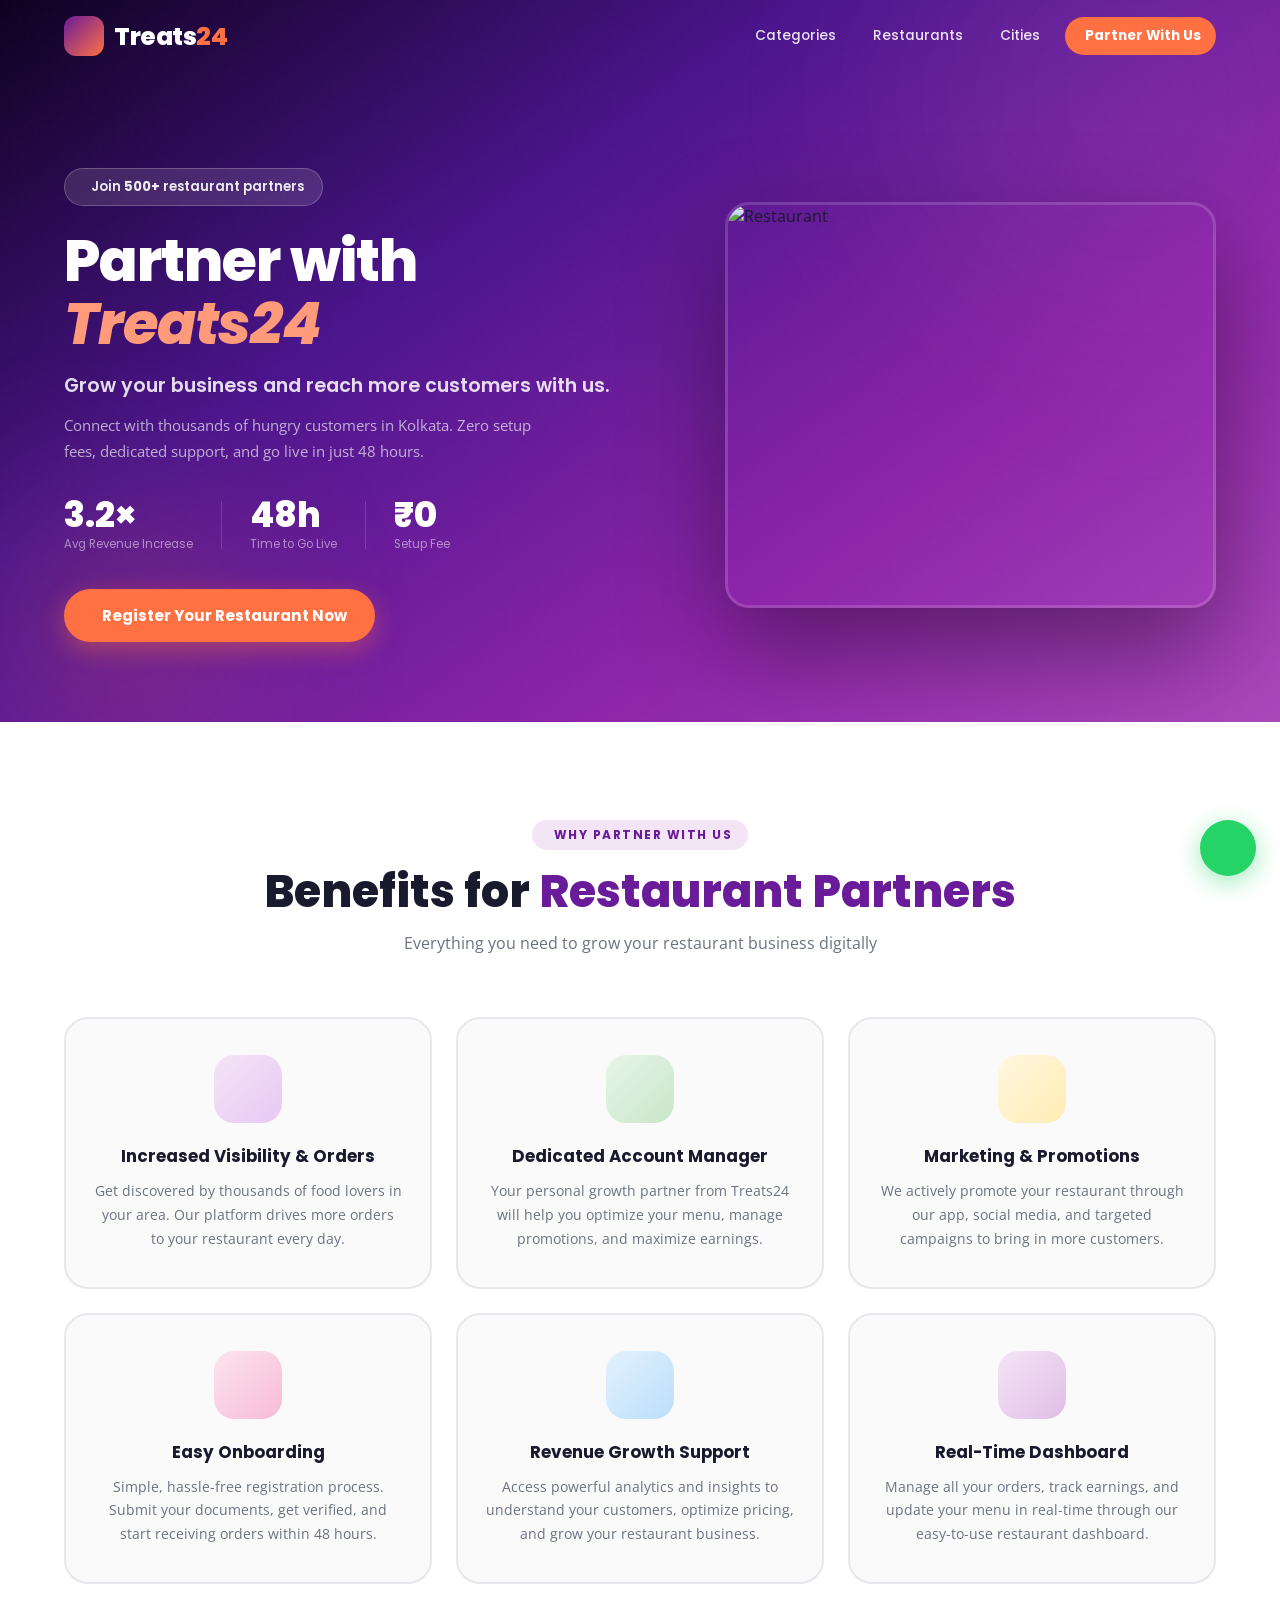
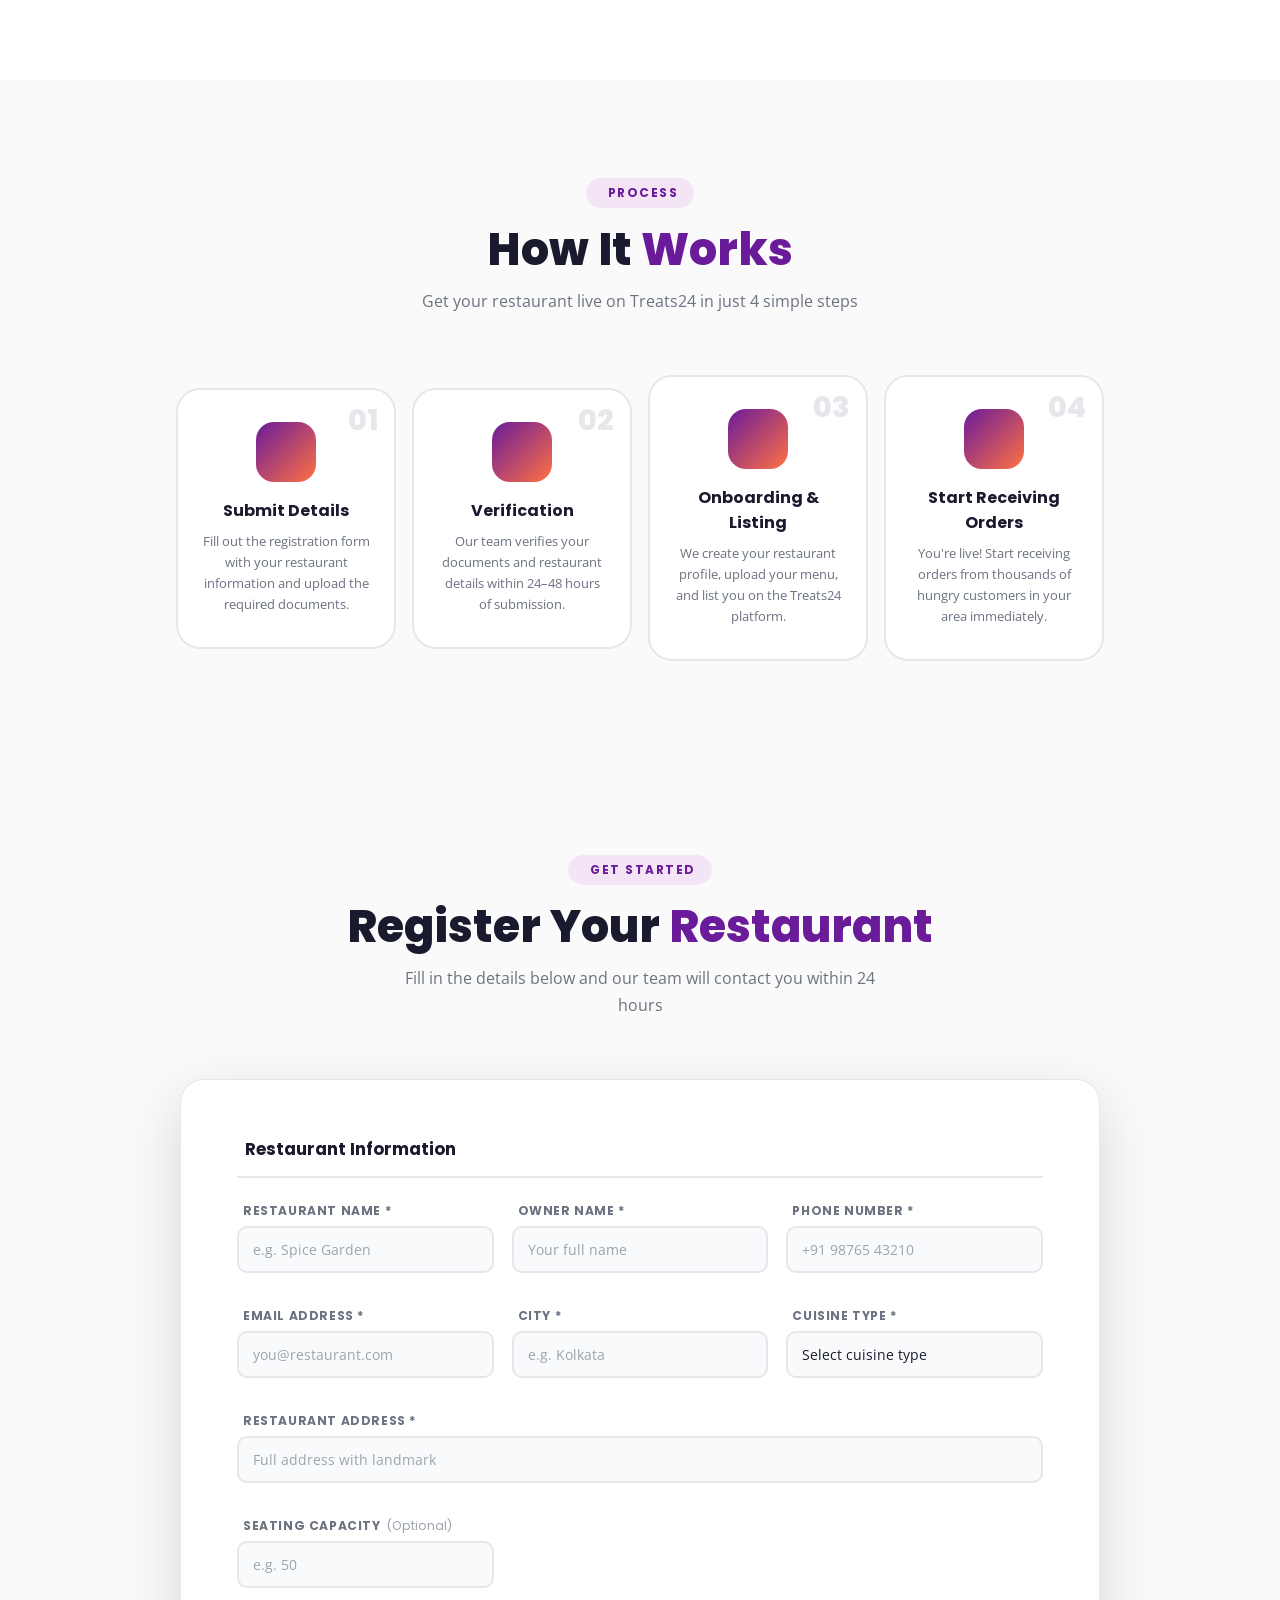
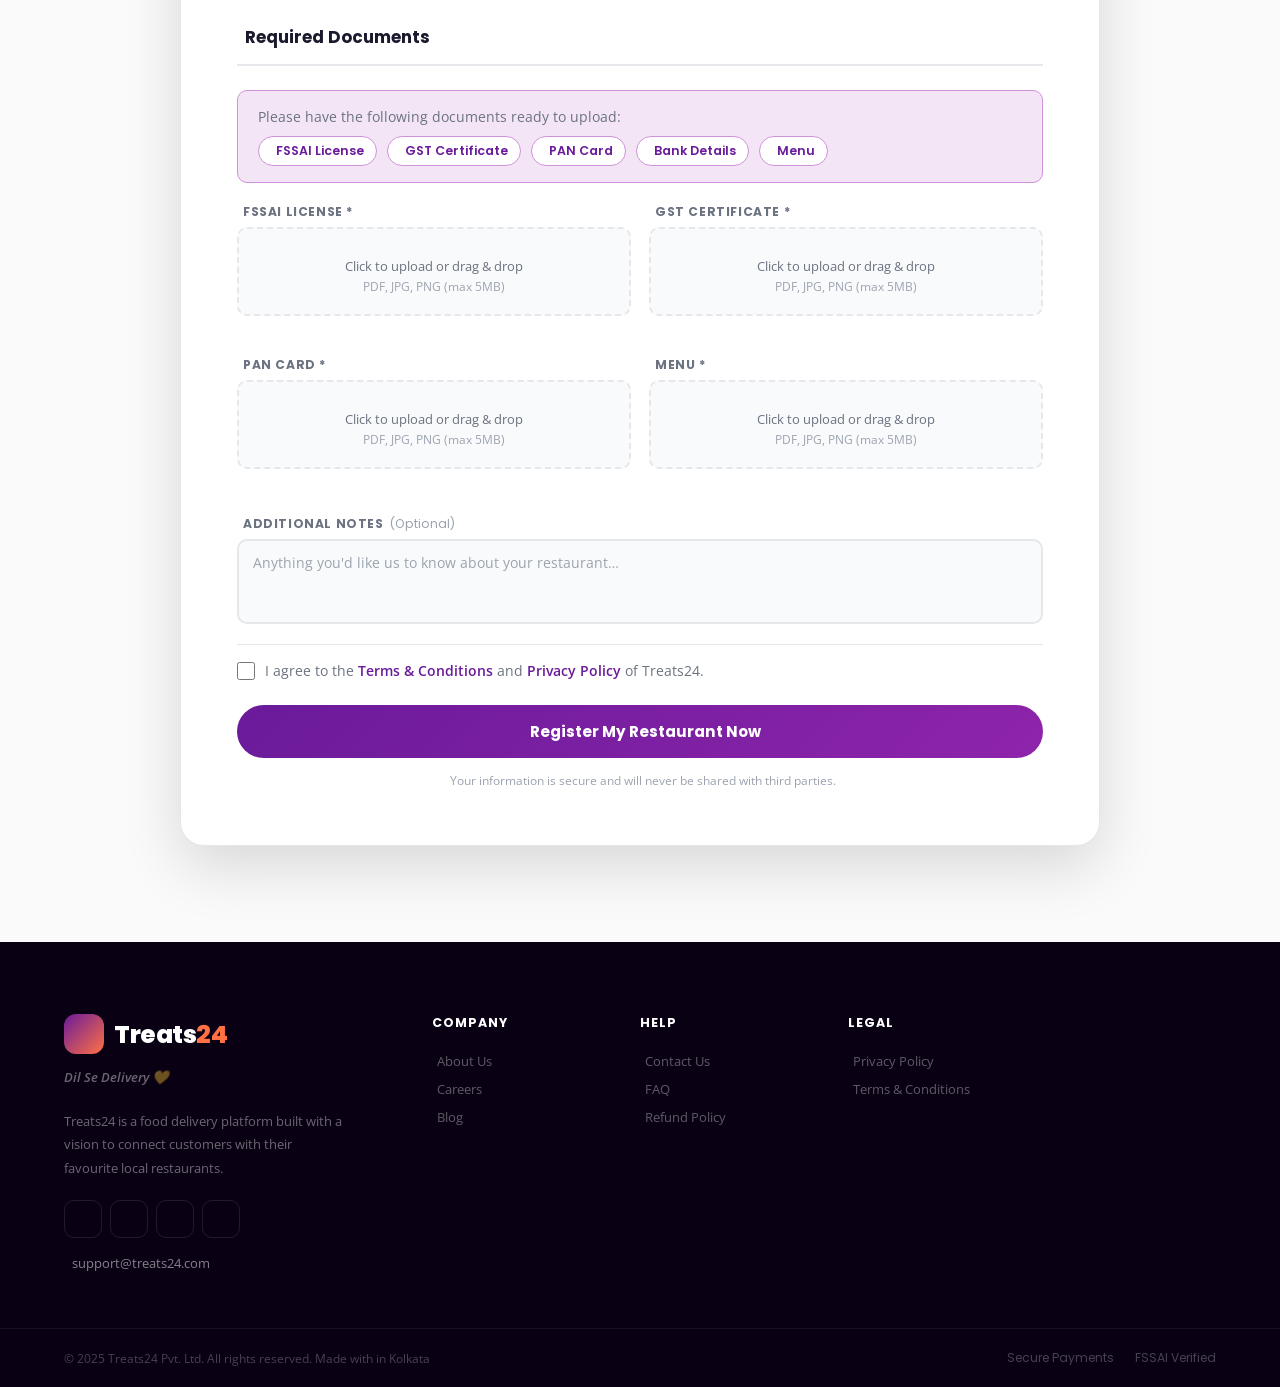
==== commit 055e08f1: "partner nav update" ====
--- a/partner.html
+++ b/partner.html
@@ -22,11 +22,12 @@
       <button class="nav-toggle" id="navToggle">
         <span></span><span></span><span></span>
       </button>
-      <ul class="nav-links" id="navLinks">
-        <li><a href="index.html"><i class="ti ti-home"></i> Home</a></li>
-        <li><a href="index.html#restaurants"><i class="ti ti-building-store"></i> Restaurants</a></li>
-        <li><a href="index.html#contact"><i class="ti ti-mail"></i> Contact</a></li>
-        <li><a href="#partnerForm" class="nav-cta"><i class="ti ti-plus"></i> Register Now</a></li>
+        <ul class="nav-links" id="navLinks">
+        <li><a href="#categories"><i class="ti ti-category"></i> Categories</a></li>
+        <li><a href="#restaurants"><i class="ti ti-building-store"></i> Restaurants</a></li>
+        <li><a href="#cities"><i class="ti ti-map-pin"></i> Cities</a></li>
+        <!-- <li><a href="partner.html"><i class="ti ti-users"></i> Partner With Us</a></li> -->
+        <li><a href="partner.html" class="nav-cta"><i class="ti ti-shopping-bag"></i> Partner With Us</a></li>
       </ul>
     </div>
   </nav>
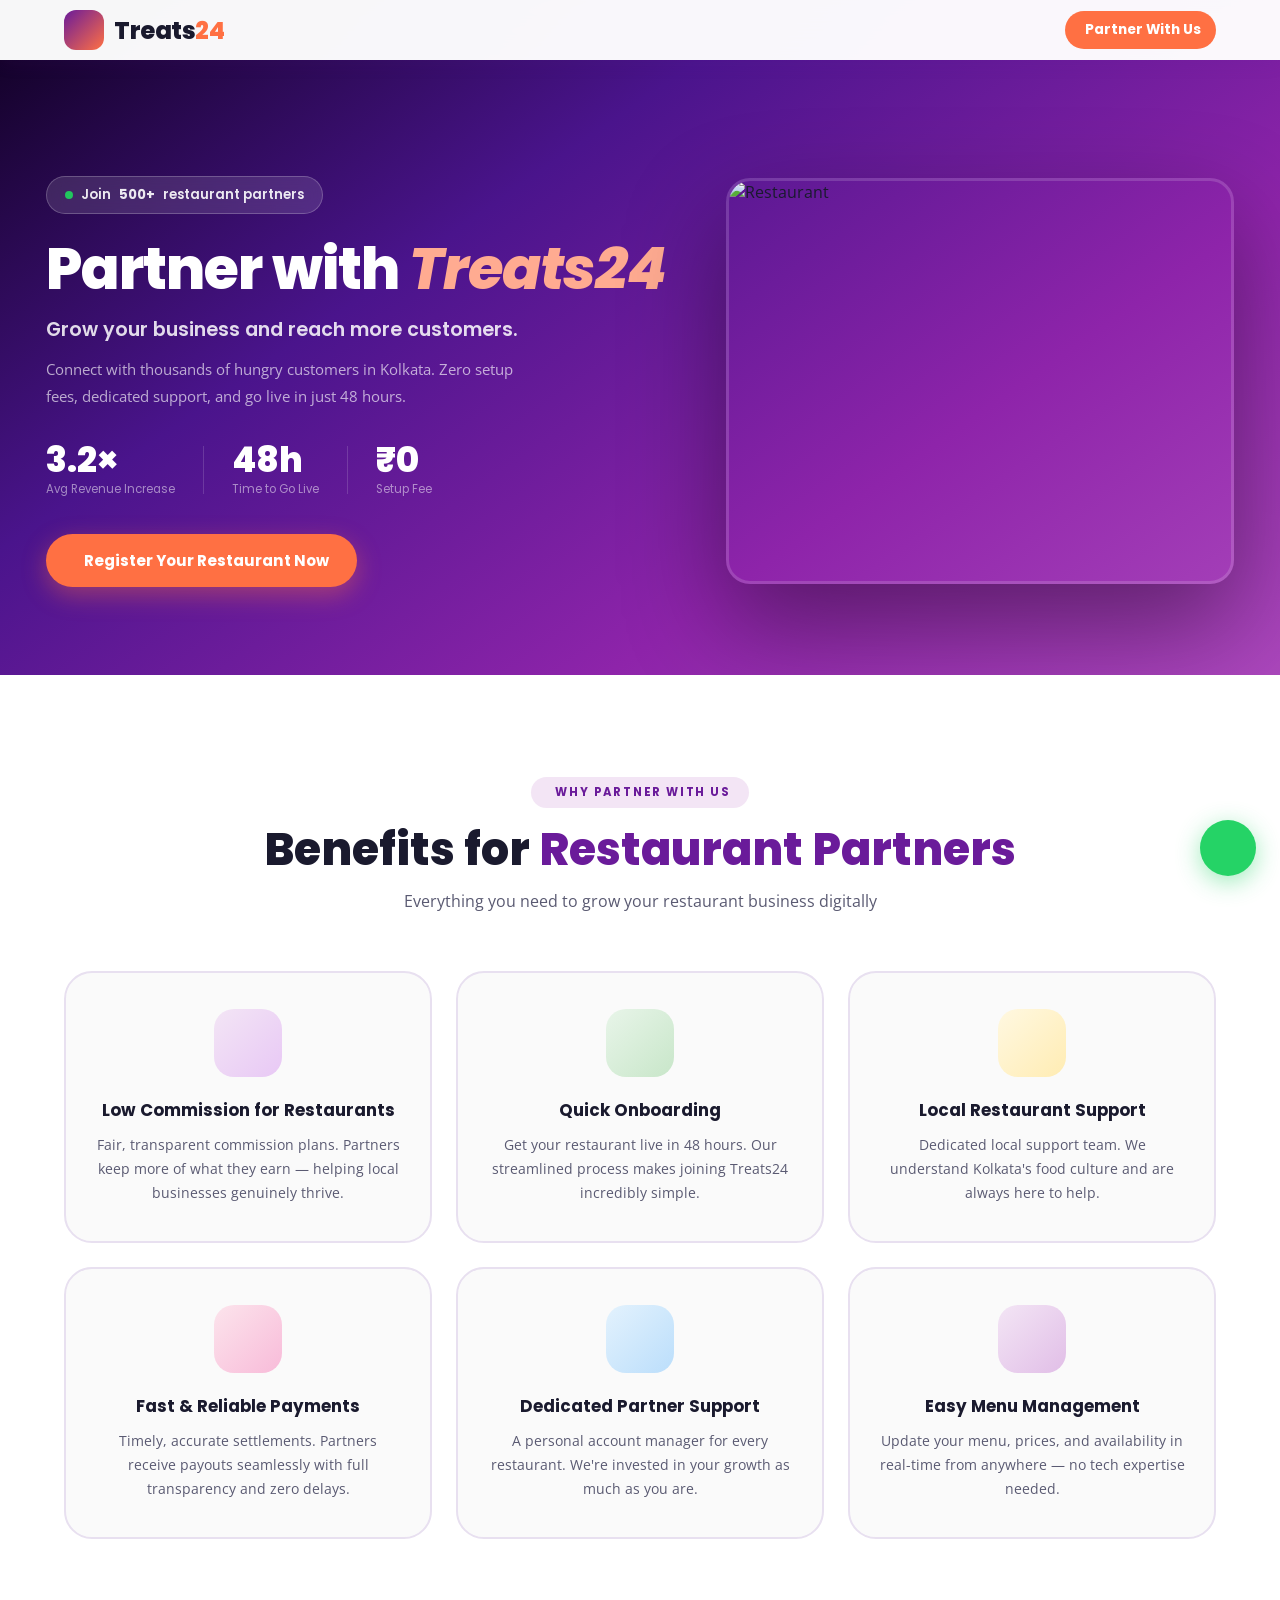
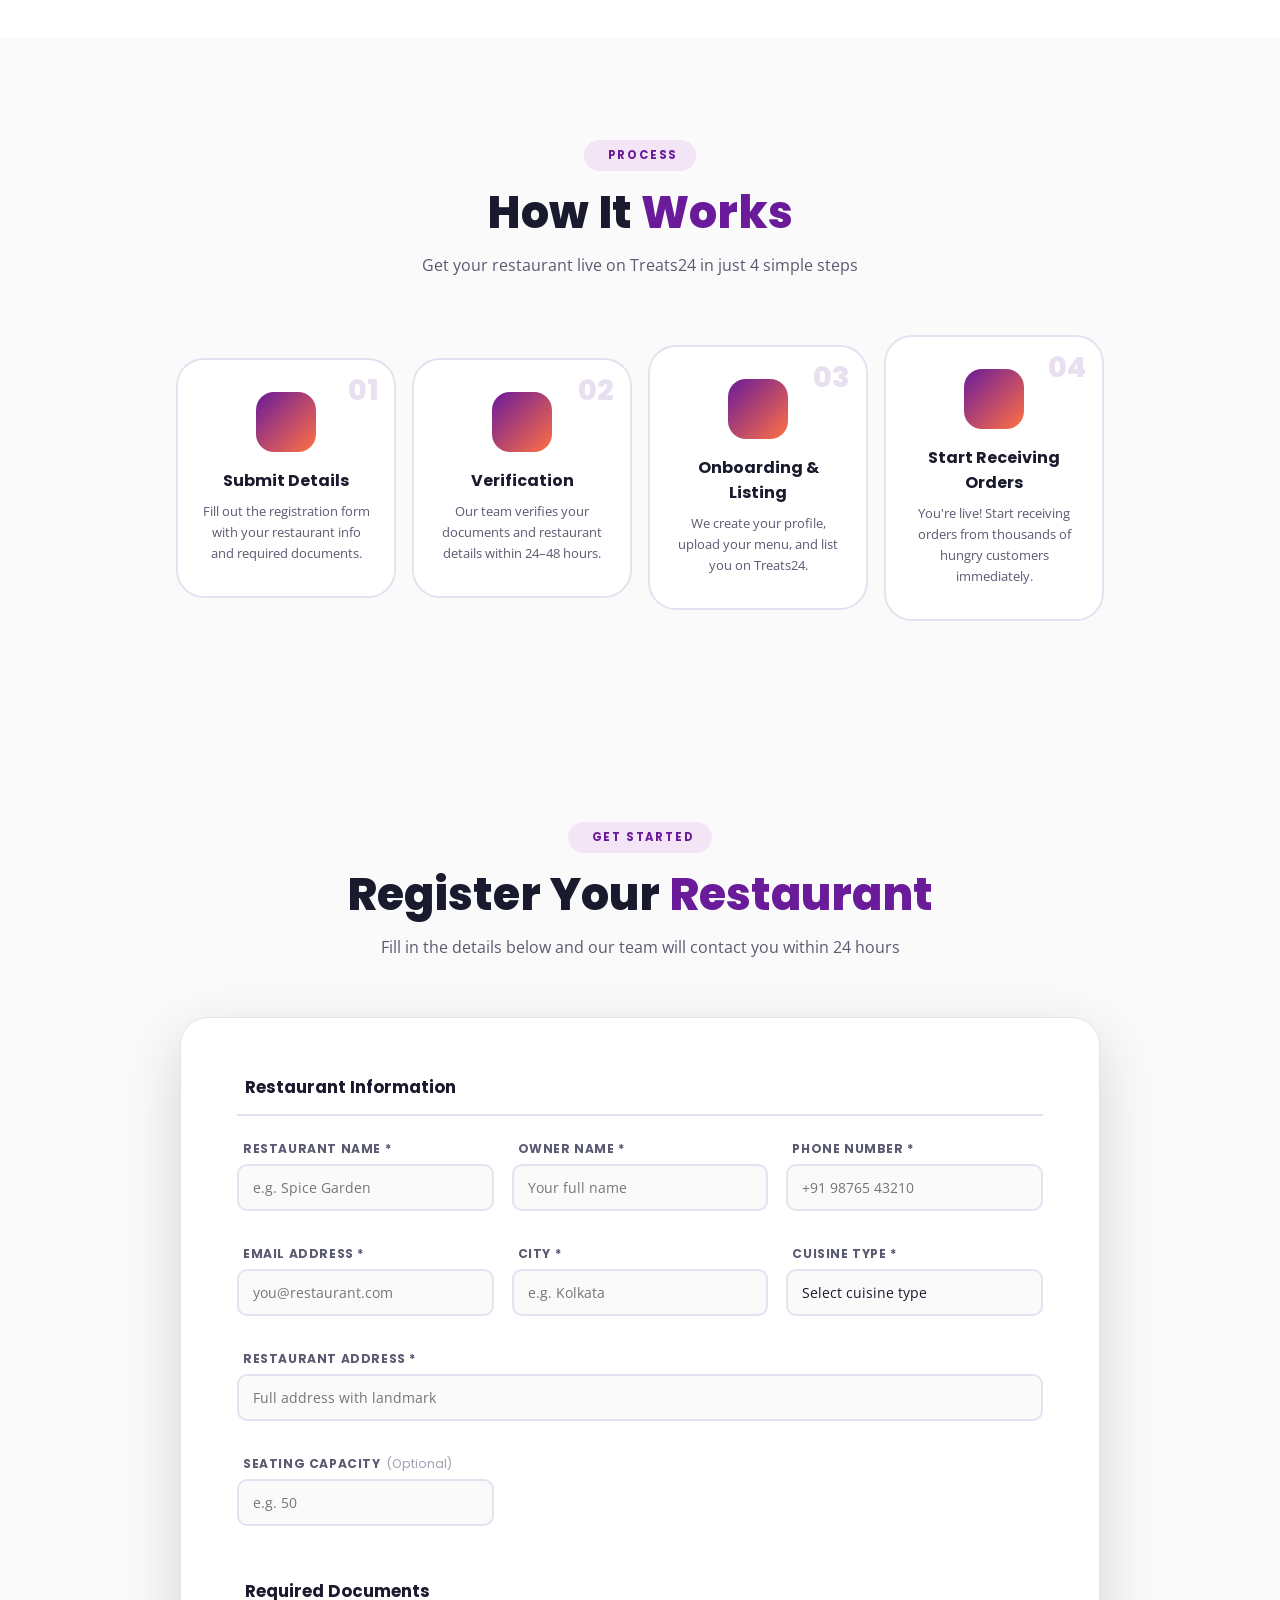
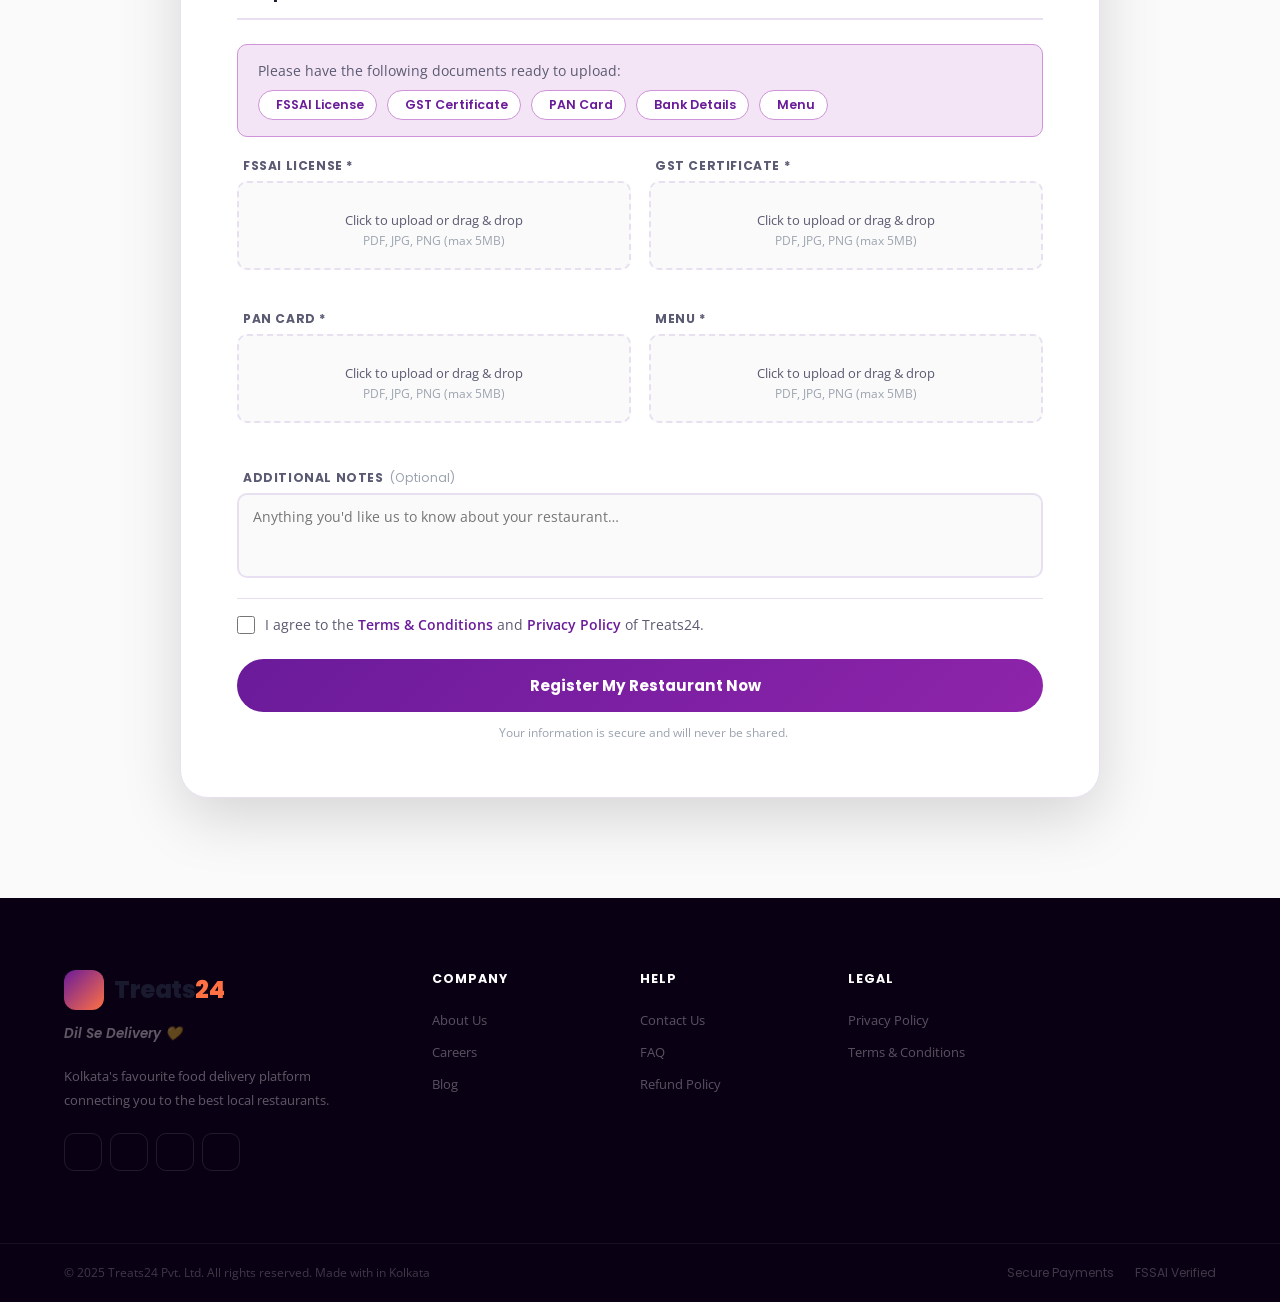
==== commit e042641b: "update full code" ====
--- a/partner.html
+++ b/partner.html
@@ -7,10 +7,10 @@
   <link rel="stylesheet" href="style.css"/>
   <link rel="preconnect" href="https://fonts.googleapis.com"/>
   <link rel="preconnect" href="https://fonts.gstatic.com" crossorigin/>
-  <link href="https://fonts.googleapis.com/css2?family=Poppins:ital,wght@0,300;0,400;0,500;0,600;0,700;0,800;0,900;1,400;1,700&family=Open+Sans:wght@300;400;500;600;700&display=swap" rel="stylesheet"/>
+  <link href="https://fonts.googleapis.com/css2?family=Poppins:ital,wght@0,300;0,400;0,500;0,600;0,700;0,800;0,900;1,400&family=Open+Sans:ital,wght@0,300;0,400;0,500;0,600;0,700;1,400&display=swap" rel="stylesheet"/>
   <link rel="stylesheet" href="https://cdn.jsdelivr.net/npm/@tabler/icons-webfont@3.14.0/dist/tabler-icons.min.css"/>
 </head>
-<body>
+<body class="partner-page">
 
   <!-- ========== NAVBAR ========== -->
   <nav class="t24-nav scrolled" id="mainNav">
@@ -19,34 +19,29 @@
         <span class="logo-icon"><i class="ti ti-motorbike"></i></span>
         <span class="logo-text">Treats<em>24</em></span>
       </a>
-      <button class="nav-toggle" id="navToggle">
+      <button class="nav-toggle" id="navToggle" aria-label="Toggle menu">
         <span></span><span></span><span></span>
       </button>
-        <ul class="nav-links" id="navLinks">
-        <li><a href="#categories"><i class="ti ti-category"></i> Categories</a></li>
-        <li><a href="#restaurants"><i class="ti ti-building-store"></i> Restaurants</a></li>
-        <li><a href="#cities"><i class="ti ti-map-pin"></i> Cities</a></li>
-        <!-- <li><a href="partner.html"><i class="ti ti-users"></i> Partner With Us</a></li> -->
-        <li><a href="partner.html" class="nav-cta"><i class="ti ti-shopping-bag"></i> Partner With Us</a></li>
+      <ul class="nav-links" id="navLinks">
+        <!-- <li><a href="index.html#about">About</a></li>
+        <li><a href="index.html#why">Why Us</a></li>
+        <li><a href="index.html#cities">Cities</a></li>
+        <li><a href="index.html#contact">Contact</a></li> -->
+        <li><a href="partner.html" class="nav-cta"><i class="ti ti-building-store"></i> Partner With Us</a></li>
       </ul>
     </div>
   </nav>
 
   <!-- ========== PARTNER HERO ========== -->
   <section class="partner-hero">
-    <div class="partner-hero-bg">
-      <div class="hero-grain"></div>
-      <div class="hero-orb orb-1"></div>
-      <div class="hero-orb orb-2"></div>
-    </div>
     <div class="container partner-hero-content">
       <div class="partner-hero-left">
         <div class="hero-pill">
-          <i class="ti ti-handshake"></i>
-          <span>Join <strong>500+</strong> restaurant partners</span>
+          <span class="pill-dot"></span>
+          Join <strong>500+</strong> restaurant partners
         </div>
         <h1>Partner with <em>Treats24</em></h1>
-        <p class="partner-hero-sub">Grow your business and reach more customers with us.</p>
+        <p class="partner-hero-sub">Grow your business and reach more customers.</p>
         <p class="partner-hero-desc">Connect with thousands of hungry customers in Kolkata. Zero setup fees, dedicated support, and go live in just 48 hours.</p>
         <div class="partner-hero-metrics">
           <div class="phm">
@@ -84,34 +79,34 @@
       </div>
       <div class="benefits-grid">
         <div class="benefit-card reveal">
-          <div class="benefit-icon"><i class="ti ti-trending-up"></i></div>
-          <h3>Increased Visibility & Orders</h3>
-          <p>Get discovered by thousands of food lovers in your area. Our platform drives more orders to your restaurant every day.</p>
+          <div class="benefit-icon"><i class="ti ti-coin-rupee"></i></div>
+          <h3>Low Commission for Restaurants</h3>
+          <p>Fair, transparent commission plans. Partners keep more of what they earn — helping local businesses genuinely thrive.</p>
         </div>
         <div class="benefit-card reveal" style="--delay:0.1s">
-          <div class="benefit-icon bi-2"><i class="ti ti-user-check"></i></div>
-          <h3>Dedicated Account Manager</h3>
-          <p>Your personal growth partner from Treats24 will help you optimize your menu, manage promotions, and maximize earnings.</p>
+          <div class="benefit-icon bi-2"><i class="ti ti-rocket"></i></div>
+          <h3>Quick Onboarding</h3>
+          <p>Get your restaurant live in 48 hours. Our streamlined process makes joining Treats24 incredibly simple.</p>
         </div>
         <div class="benefit-card reveal" style="--delay:0.2s">
-          <div class="benefit-icon bi-3"><i class="ti ti-speakerphone"></i></div>
-          <h3>Marketing & Promotions</h3>
-          <p>We actively promote your restaurant through our app, social media, and targeted campaigns to bring in more customers.</p>
+          <div class="benefit-icon bi-3"><i class="ti ti-headset"></i></div>
+          <h3>Local Restaurant Support</h3>
+          <p>Dedicated local support team. We understand Kolkata's food culture and are always here to help.</p>
         </div>
         <div class="benefit-card reveal" style="--delay:0.3s">
-          <div class="benefit-icon bi-4"><i class="ti ti-rocket"></i></div>
-          <h3>Easy Onboarding</h3>
-          <p>Simple, hassle-free registration process. Submit your documents, get verified, and start receiving orders within 48 hours.</p>
+          <div class="benefit-icon bi-4"><i class="ti ti-credit-card"></i></div>
+          <h3>Fast & Reliable Payments</h3>
+          <p>Timely, accurate settlements. Partners receive payouts seamlessly with full transparency and zero delays.</p>
         </div>
         <div class="benefit-card reveal" style="--delay:0.4s">
-          <div class="benefit-icon bi-5"><i class="ti ti-chart-bar"></i></div>
-          <h3>Revenue Growth Support</h3>
-          <p>Access powerful analytics and insights to understand your customers, optimize pricing, and grow your restaurant business.</p>
+          <div class="benefit-icon bi-5"><i class="ti ti-users"></i></div>
+          <h3>Dedicated Partner Support</h3>
+          <p>A personal account manager for every restaurant. We're invested in your growth as much as you are.</p>
         </div>
         <div class="benefit-card reveal" style="--delay:0.5s">
-          <div class="benefit-icon bi-6"><i class="ti ti-device-mobile"></i></div>
-          <h3>Real-Time Dashboard</h3>
-          <p>Manage all your orders, track earnings, and update your menu in real-time through our easy-to-use restaurant dashboard.</p>
+          <div class="benefit-icon bi-6"><i class="ti ti-layout-grid"></i></div>
+          <h3>Easy Menu Management</h3>
+          <p>Update your menu, prices, and availability in real-time from anywhere — no tech expertise needed.</p>
         </div>
       </div>
     </div>
@@ -130,28 +125,28 @@
           <div class="step-num">01</div>
           <div class="step-icon"><i class="ti ti-forms"></i></div>
           <h3>Submit Details</h3>
-          <p>Fill out the registration form with your restaurant information and upload the required documents.</p>
+          <p>Fill out the registration form with your restaurant info and required documents.</p>
         </div>
         <div class="step-arrow reveal" style="--delay:0.1s"><i class="ti ti-arrow-right"></i></div>
         <div class="step reveal" style="--delay:0.15s">
           <div class="step-num">02</div>
           <div class="step-icon"><i class="ti ti-shield-check"></i></div>
           <h3>Verification</h3>
-          <p>Our team verifies your documents and restaurant details within 24–48 hours of submission.</p>
+          <p>Our team verifies your documents and restaurant details within 24–48 hours.</p>
         </div>
         <div class="step-arrow reveal" style="--delay:0.25s"><i class="ti ti-arrow-right"></i></div>
         <div class="step reveal" style="--delay:0.3s">
           <div class="step-num">03</div>
           <div class="step-icon"><i class="ti ti-building-store"></i></div>
           <h3>Onboarding & Listing</h3>
-          <p>We create your restaurant profile, upload your menu, and list you on the Treats24 platform.</p>
+          <p>We create your profile, upload your menu, and list you on Treats24.</p>
         </div>
         <div class="step-arrow reveal" style="--delay:0.4s"><i class="ti ti-arrow-right"></i></div>
         <div class="step reveal" style="--delay:0.45s">
           <div class="step-num">04</div>
           <div class="step-icon"><i class="ti ti-shopping-bag"></i></div>
           <h3>Start Receiving Orders</h3>
-          <p>You're live! Start receiving orders from thousands of hungry customers in your area immediately.</p>
+          <p>You're live! Start receiving orders from thousands of hungry customers immediately.</p>
         </div>
       </div>
     </div>
@@ -165,7 +160,6 @@
         <h2>Register Your <span>Restaurant</span></h2>
         <p>Fill in the details below and our team will contact you within 24 hours</p>
       </div>
-
       <div class="partner-form-card reveal">
         <div id="registrationForm">
           <div class="form-section-title"><i class="ti ti-building-store"></i> Restaurant Information</div>
@@ -261,11 +255,11 @@
             </div>
             <div class="form-group">
               <label><i class="ti ti-upload"></i> Menu *</label>
-              <div class="file-upload-wrap" onclick="document.getElementById('menu').click()">
+              <div class="file-upload-wrap" onclick="document.getElementById('menu_file').click()">
                 <i class="ti ti-cloud-upload"></i>
                 <span>Click to upload or drag & drop</span>
                 <small>PDF, JPG, PNG (max 5MB)</small>
-                <input type="file" id="menu" accept=".pdf,.jpg,.jpeg,.png" onchange="handleFileUpload(this, 'menu-label')"/>
+                <input type="file" id="menu_file" accept=".pdf,.jpg,.jpeg,.png" onchange="handleFileUpload(this, 'menu-label')"/>
               </div>
               <span class="file-label" id="menu-label"></span>
             </div>
@@ -282,16 +276,15 @@
           </div>
 
           <button class="btn-submit" onclick="submitPartnerForm()">
-            <i class="ti ti-send"></i>
-            Register My Restaurant Now
+            <i class="ti ti-send"></i> Register My Restaurant Now
           </button>
-          <p class="form-disclaimer"><i class="ti ti-shield-check"></i> Your information is secure and will never be shared with third parties.</p>
+          <p class="form-disclaimer"><i class="ti ti-shield-check"></i> Your information is secure and will never be shared.</p>
         </div>
 
         <div id="partnerSuccess" class="partner-success hidden">
           <div class="success-icon"><i class="ti ti-circle-check"></i></div>
           <h3>You're on the list! 🎉</h3>
-          <p>Thank you for registering with Treats24. Our team will reach out to you within <strong>24 hours</strong> to complete the onboarding process. Prepare to grow your restaurant!</p>
+          <p>Thank you for registering with Treats24. Our team will reach out within <strong>24 hours</strong> to complete onboarding. Prepare to grow!</p>
           <a href="index.html" class="btn-back"><i class="ti ti-arrow-left"></i> Back to Home</a>
         </div>
       </div>
@@ -307,31 +300,27 @@
           <span class="logo-text">Treats<em>24</em></span>
         </a>
         <p class="footer-tagline">Dil Se Delivery 💛</p>
-        <p>Treats24 is a food delivery platform built with a vision to connect customers with their favourite local restaurants.</p>
+        <p>Kolkata's favourite food delivery platform connecting you to the best local restaurants.</p>
         <div class="social-row">
           <a href="#" class="social-btn"><i class="ti ti-brand-instagram"></i></a>
           <a href="#" class="social-btn"><i class="ti ti-brand-facebook"></i></a>
           <a href="#" class="social-btn"><i class="ti ti-brand-x"></i></a>
-          <a href="https://wa.me/919876543210" class="social-btn whatsapp"><i class="ti ti-brand-whatsapp"></i></a>
-        </div>
-        <div class="footer-email">
-          <i class="ti ti-mail"></i>
-          <a href="mailto:support@treats24.com">support@treats24.com</a>
+          <a href="https://wa.me/919876543210" class="social-btn wa"><i class="ti ti-brand-whatsapp"></i></a>
         </div>
       </div>
       <div class="footer-col"><h5>Company</h5><ul>
-        <li><a href="#"><i class="ti ti-chevron-right"></i> About Us</a></li>
-        <li><a href="#"><i class="ti ti-chevron-right"></i> Careers</a></li>
-        <li><a href="#"><i class="ti ti-chevron-right"></i> Blog</a></li>
+        <li><a href="index.html#about">About Us</a></li>
+        <li><a href="#">Careers</a></li>
+        <li><a href="#">Blog</a></li>
       </ul></div>
       <div class="footer-col"><h5>Help</h5><ul>
-        <li><a href="index.html#contact"><i class="ti ti-chevron-right"></i> Contact Us</a></li>
-        <li><a href="index.html#faq"><i class="ti ti-chevron-right"></i> FAQ</a></li>
-        <li><a href="#"><i class="ti ti-chevron-right"></i> Refund Policy</a></li>
+        <li><a href="index.html#contact">Contact Us</a></li>
+        <li><a href="index.html#faq">FAQ</a></li>
+        <li><a href="#">Refund Policy</a></li>
       </ul></div>
       <div class="footer-col"><h5>Legal</h5><ul>
-        <li><a href="#"><i class="ti ti-chevron-right"></i> Privacy Policy</a></li>
-        <li><a href="#"><i class="ti ti-chevron-right"></i> Terms & Conditions</a></li>
+        <li><a href="#">Privacy Policy</a></li>
+        <li><a href="#">Terms & Conditions</a></li>
       </ul></div>
     </div>
     <div class="footer-bottom">
@@ -345,6 +334,10 @@
     </div>
   </footer>
 
+  <a href="https://wa.me/919876543210?text=Hi%20Treats24!" target="_blank" class="wa-float" aria-label="WhatsApp">
+    <i class="ti ti-brand-whatsapp"></i>
+  </a>
+
   <script src="script.js"></script>
 </body>
 </html>
--- a/style.css
+++ b/style.css
@@ -1,10 +1,9 @@
 /* =============================================
-   TREATS24 — MAIN STYLESHEET
-   Fonts: Poppins (primary) + Open Sans (secondary)
+   TREATS24 — STYLESHEET
+   Fonts: Poppins (display) + Open Sans (body)
    Colors: Purple (#6A1B9A) + Orange (#FF7043)
    ============================================= */
 
-/* ---- CSS VARIABLES ---- */
 :root {
   --primary:        #6A1B9A;
   --primary-dark:   #4A148C;
@@ -12,1279 +11,523 @@
   --primary-light:  #CE93D8;
   --accent:         #FF7043;
   --accent-dark:    #E64A19;
-  --accent-light:   #FF9A7A;
+  --accent-light:   #FFAB91;
   --bg-light:       #F3E5F5;
   --bg-section:     #FAFAFA;
   --card:           #FFFFFF;
   --text-primary:   #1A1A2E;
-  --text-secondary: #6B7280;
+  --text-secondary: #5A5A72;
   --text-muted:     #9CA3AF;
   --success:        #22C55E;
   --warning:        #F59E0B;
   --error:          #EF4444;
-  --border:         #E5E7EB;
-  --input-bg:       #F9FAFB;
+  --border:         #E8E0F0;
   --radius:         16px;
   --radius-sm:      10px;
-  --radius-lg:      24px;
-  --shadow-sm:      0 2px 8px rgba(0,0,0,0.06);
-  --shadow:         0 8px 32px rgba(106,27,154,0.12);
-  --shadow-lg:      0 20px 60px rgba(0,0,0,0.14);
+  --radius-lg:      28px;
+  --shadow-sm:      0 2px 12px rgba(106,27,154,0.08);
+  --shadow:         0 8px 36px rgba(106,27,154,0.14);
+  --shadow-lg:      0 20px 60px rgba(0,0,0,0.15);
   --transition:     all 0.3s cubic-bezier(0.4,0,0.2,1);
   --font-primary:   'Poppins', system-ui, sans-serif;
-  --font-secondary: 'Open Sans', system-ui, sans-serif;
-}
-
-/* ---- RESET & BASE ---- */
-*, *::before, *::after { box-sizing: border-box; margin: 0; padding: 0; }
-html { scroll-behavior: smooth; font-size: 16px; }
-body {
-  font-family: var(--font-secondary);
-  color: var(--text-primary);
-  background: var(--card);
-  overflow-x: hidden;
-  -webkit-font-smoothing: antialiased;
-}
-img { max-width: 100%; display: block; }
-a { text-decoration: none; color: inherit; }
-ul { list-style: none; padding: 0; margin: 0; }
-
-/* ---- UTILITIES ---- */
-.container { max-width: 1200px; margin: 0 auto; padding: 0 24px; }
-.section-pad { padding: 96px 0; }
-.section-pad-sm { padding: 48px 0; }
-.text-center { text-align: center; }
-.hidden { display: none !important; }
-
-/* ---- SECTION HEADER ---- */
-.section-eyebrow {
-  display: inline-flex;
-  align-items: center;
-  gap: 6px;
-  font-size: 0.75rem;
-  font-weight: 700;
-  letter-spacing: 1.5px;
-  text-transform: uppercase;
-  color: var(--primary);
-  background: var(--bg-light);
-  padding: 6px 16px;
-  border-radius: 50px;
-  margin-bottom: 16px;
-  font-family: var(--font-primary);
-}
-.section-eyebrow.light {
-  background: rgba(255,255,255,0.15);
-  color: #fff;
-  border: 1px solid rgba(255,255,255,0.25);
-}
-
-.section-header { margin-bottom: 60px; }
-
-.section-header h2, .section-header-row h2, .rest-section-header h2 {
-  font-family: var(--font-primary);
-  font-size: clamp(1.9rem, 3.5vw, 2.8rem);
-  font-weight: 800;
-  color: var(--text-primary);
-  line-height: 1.15;
-  margin-bottom: 12px;
-}
-.section-header h2 span,
-.section-header-row h2 span,
-.rest-section-header h2 span { color: var(--primary); }
-
-.section-header p {
-  color: var(--text-secondary);
-  font-size: 1rem;
-  max-width: 500px;
-  margin: 0 auto;
-  line-height: 1.7;
-  font-family: var(--font-secondary);
-}
-
-.rest-section-header {
-  display: flex;
-  align-items: flex-end;
-  justify-content: space-between;
-  margin-bottom: 28px;
-  flex-wrap: wrap;
-  gap: 16px;
-}
-
-.see-all {
-  display: inline-flex;
-  align-items: center;
-  gap: 6px;
-  font-weight: 600;
-  font-size: 0.88rem;
-  color: var(--primary);
-  border: 2px solid var(--primary);
-  padding: 9px 20px;
-  border-radius: 50px;
-  transition: var(--transition);
-  font-family: var(--font-primary);
-}
-.see-all:hover { background: var(--primary); color: #fff; }
-
-/* ---- SCROLL REVEAL ---- */
-.reveal {
-  opacity: 0;
-  transform: translateY(24px);
-  transition: opacity 0.6s ease calc(var(--delay,0s)), transform 0.6s ease calc(var(--delay,0s));
-}
-.reveal.visible { opacity: 1; transform: none; }
-
-/* ---- ANIMATIONS ---- */
-@keyframes float { 0%,100%{transform:translateY(0)} 50%{transform:translateY(-14px)} }
-@keyframes float2 { 0%,100%{transform:translateY(0) rotate(-2deg)} 50%{transform:translateY(-10px) rotate(2deg)} }
-@keyframes float3 { 0%,100%{transform:translateY(0) rotate(2deg)} 50%{transform:translateY(-8px) rotate(-1deg)} }
-@keyframes fadeUp { from{opacity:0;transform:translateY(30px)} to{opacity:1;transform:none} }
-@keyframes spin { from{transform:rotate(0deg)} to{transform:rotate(360deg)} }
-@keyframes shake { 0%,100%{transform:translateX(0)} 25%{transform:translateX(-8px)} 75%{transform:translateX(8px)} }
-@keyframes rippleOut { to{transform:scale(18);opacity:0} }
-@keyframes pulse { 0%,100%{opacity:1} 50%{opacity:0.6} }
-
-.float-anim { animation: float 5s ease-in-out infinite; }
-.float-1 { animation: float 5s ease-in-out infinite; }
-.float-2 { animation: float 5s 1s ease-in-out infinite; }
-.float-3 { animation: float2 6s 0.5s ease-in-out infinite; }
-.float-4 { animation: float3 7s 1.5s ease-in-out infinite; }
-
-
-/* ============================================= */
-/*  NAVBAR                                       */
-/* ============================================= */
-
-.t24-nav {
-  position: fixed;
-  top: 0; left: 0; right: 0;
-  z-index: 1000;
-  padding: 16px 0;
-  transition: var(--transition);
-}
-.t24-nav.scrolled {
-  background: rgba(255,255,255,0.97);
-  backdrop-filter: blur(20px);
-  -webkit-backdrop-filter: blur(20px);
-  box-shadow: 0 2px 20px rgba(106,27,154,0.1);
-  padding: 10px 0;
-}
-
-.nav-container {
-  max-width: 1200px;
-  margin: 0 auto;
-  padding: 0 24px;
-  display: flex;
-  align-items: center;
-  justify-content: space-between;
-}
-
-.nav-logo { display: flex; align-items: center; gap: 10px; }
-
-.logo-icon {
-  width: 40px; height: 40px;
-  background: linear-gradient(135deg, var(--primary), var(--accent));
-  border-radius: 12px;
-  display: flex; align-items: center; justify-content: center;
-  color: #fff; font-size: 1.2rem;
-}
-
-.logo-text {
-  font-family: var(--font-primary);
-  font-size: 1.55rem;
-  font-weight: 800;
-  color: #fff;
-  letter-spacing: -0.5px;
-  transition: var(--transition);
-}
-.t24-nav.scrolled .logo-text { color: var(--text-primary); }
-.logo-text em { font-style: normal; color: var(--accent); }
-
-.nav-links { display: flex; align-items: center; gap: 2px; }
-
-.nav-links a {
-  display: flex; align-items: center; gap: 5px;
-  font-size: 0.86rem; font-weight: 500;
-  color: rgba(255,255,255,0.88);
-  padding: 9px 15px; border-radius: 50px;
-  transition: var(--transition);
-  font-family: var(--font-primary);
-}
-.nav-links a:hover { background: rgba(255,255,255,0.15); color: #fff; }
-.t24-nav.scrolled .nav-links a { color: var(--text-secondary); }
-.t24-nav.scrolled .nav-links a:hover { background: var(--bg-light); color: var(--primary); }
-
-.nav-cta {
-  background: var(--accent) !important;
-  color: #fff !important;
-  font-weight: 700 !important;
-  margin-left: 8px;
-}
-.nav-cta:hover {
-  background: var(--accent-dark) !important;
-  transform: translateY(-1px);
-  box-shadow: 0 6px 20px rgba(255,112,67,0.4) !important;
-}
-
-.nav-toggle {
-  display: none; flex-direction: column; gap: 5px;
-  background: none; border: none; cursor: pointer; padding: 6px;
-}
-.nav-toggle span {
-  display: block; width: 24px; height: 2px;
-  background: #fff; border-radius: 2px; transition: var(--transition);
-}
-.t24-nav.scrolled .nav-toggle span { background: var(--text-primary); }
-
-/* active nav link */
-.nav-links a.active { color: var(--primary-light) !important; }
-.t24-nav.scrolled .nav-links a.active { color: var(--primary) !important; }
-
-
-/* ============================================= */
-/*  HERO                                         */
-/* ============================================= */
-
-.hero {
-  min-height: 100vh;
-  background: linear-gradient(145deg, #0e001f 0%, var(--primary-dark) 35%, var(--primary-mid) 70%, #ab47bc 100%);
-  position: relative;
-  display: flex;
-  align-items: center;
-  padding-top: 80px;
-  overflow: hidden;
-}
-
-.hero-bg { position: absolute; inset: 0; pointer-events: none; }
-
-.hero-grain {
-  position: absolute; inset: 0;
-  background-image: url("data:image/svg+xml,%3Csvg viewBox='0 0 200 200' xmlns='http://www.w3.org/2000/svg'%3E%3Cfilter id='n'%3E%3CfeTurbulence type='fractalNoise' baseFrequency='0.8' numOctaves='4' stitchTiles='stitch'/%3E%3C/filter%3E%3Crect width='100%25' height='100%25' filter='url(%23n)' opacity='0.05'/%3E%3C/svg%3E");
-  opacity: 0.3;
-}
-
-.hero-orb { position: absolute; border-radius: 50%; filter: blur(70px); }
-.orb-1 { width: 700px; height: 700px; top: -250px; right: -200px; background: radial-gradient(circle, rgba(255,255,255,0.06) 0%, transparent 70%); }
-.orb-2 { width: 400px; height: 400px; bottom: -100px; left: -80px; background: radial-gradient(circle, rgba(255,112,67,0.2) 0%, transparent 70%); }
-.orb-3 { width: 300px; height: 300px; top: 40%; left: 40%; background: radial-gradient(circle, rgba(206,147,216,0.18) 0%, transparent 70%); }
-
-.hero-container {
-  max-width: 1200px; margin: 0 auto; padding: 80px 24px 120px;
-  display: grid; grid-template-columns: 1.1fr 0.9fr;
-  gap: 60px; align-items: center;
-  position: relative; z-index: 2;
-}
-
-.hero-left { animation: fadeUp 0.9s ease both; }
-
-.hero-pill {
-  display: inline-flex; align-items: center; gap: 8px;
-  background: rgba(255,255,255,0.12);
-  border: 1px solid rgba(255,255,255,0.22);
-  backdrop-filter: blur(8px);
-  color: rgba(255,255,255,0.9);
-  font-size: 0.82rem; font-weight: 600;
-  padding: 8px 18px; border-radius: 50px;
-  margin-bottom: 24px;
-  font-family: var(--font-primary);
-}
-.hero-pill i { color: var(--accent-light); }
-
-.hero-title {
-  font-family: var(--font-primary);
-  font-size: clamp(2.4rem, 5vw, 4rem);
-  font-weight: 800; color: #fff;
-  line-height: 1.1; margin-bottom: 20px;
-  letter-spacing: -1px;
-}
-.hero-title em { font-style: italic; color: var(--accent-light); }
-
-.hero-desc {
-  color: rgba(255,255,255,0.72);
-  font-size: 1.05rem; line-height: 1.75;
-  max-width: 520px; margin-bottom: 32px;
-  font-family: var(--font-secondary);
-}
-
-/* Hero Search */
-.hero-search {
-  display: flex; align-items: center;
-  background: rgba(255,255,255,0.14);
-  backdrop-filter: blur(16px);
-  border: 1px solid rgba(255,255,255,0.28);
-  border-radius: 50px;
-  padding: 6px 6px 6px 18px;
-  max-width: 580px; margin-bottom: 36px; gap: 10px;
-  transition: var(--transition);
-}
-.hero-search:focus-within {
-  background: rgba(255,255,255,0.2);
-  border-color: rgba(255,255,255,0.45);
-}
-.search-icon { color: rgba(255,255,255,0.6); font-size: 1rem; flex-shrink: 0; }
-.hero-search input {
-  flex: 1; background: none; border: none; outline: none;
-  color: #fff; font-family: var(--font-secondary); font-size: 0.88rem;
-  min-width: 0;
-}
-.hero-search input::placeholder { color: rgba(255,255,255,0.5); }
-.search-divider { width: 1px; height: 20px; background: rgba(255,255,255,0.2); flex-shrink: 0; }
-
-.search-btn {
-  background: linear-gradient(135deg, var(--accent), var(--accent-dark));
-  color: #fff; border: none; border-radius: 50px;
-  padding: 12px 22px; font-family: var(--font-primary);
-  font-size: 0.86rem; font-weight: 700; cursor: pointer;
-  transition: var(--transition); white-space: nowrap;
-}
-.search-btn:hover { transform: scale(1.04); box-shadow: 0 6px 20px rgba(255,112,67,0.45); }
-
-/* Hero Stats */
-.hero-stats { display: flex; align-items: center; gap: 28px; margin-bottom: 28px; }
-
-.stat-num {
-  font-family: var(--font-primary);
-  font-size: 2rem; font-weight: 800; color: #fff; line-height: 1;
-}
-.stat-num span { color: var(--accent-light); font-size: 1.2rem; }
-.stat-label { font-size: 0.72rem; color: rgba(255,255,255,0.5); margin-top: 4px; font-family: var(--font-primary); letter-spacing: 0.3px; }
-.stat-divider { width: 1px; height: 44px; background: rgba(255,255,255,0.15); }
-
-/* App Row */
-.hero-app-row {
-  display: flex; align-items: center; gap: 12px; flex-wrap: wrap;
-}
-.hero-app-label { font-size: 0.8rem; color: rgba(255,255,255,0.5); font-family: var(--font-primary); }
-.hero-app-btn {
-  display: inline-flex; align-items: center; gap: 8px;
-  background: rgba(255,255,255,0.1);
-  border: 1.5px solid rgba(255,255,255,0.22);
-  color: #fff; font-size: 0.82rem; font-weight: 600;
-  padding: 8px 16px; border-radius: 50px;
-  transition: var(--transition);
-  font-family: var(--font-primary);
-}
-.hero-app-btn:hover { background: var(--accent); border-color: var(--accent); }
-
-/* Hero Right Visual */
-.hero-right { animation: fadeUp 0.9s 0.15s ease both; }
-
-.hero-visual { position: relative; height: 460px; }
-
-.hero-img-main {
-  width: 320px; height: 320px; border-radius: 30px;
-  overflow: hidden; position: absolute;
-  top: 50%; left: 50%; transform: translate(-50%, -50%);
-  box-shadow: 0 32px 80px rgba(0,0,0,0.4);
-  border: 3px solid rgba(255,255,255,0.2);
-}
-.hero-img-main img { width: 100%; height: 100%; object-fit: cover; }
-.hero-img-overlay {
-  position: absolute; inset: 0;
-  background: linear-gradient(180deg, transparent 40%, rgba(14,0,31,0.4) 100%);
-}
-
-.hero-float-card {
-  position: absolute;
-  background: rgba(255,255,255,0.14);
-  backdrop-filter: blur(16px);
-  border: 1px solid rgba(255,255,255,0.22);
-  border-radius: 16px; padding: 12px 16px;
-  display: flex; align-items: center; gap: 10px;
-  color: #fff;
-}
-.hero-float-card strong { display: block; font-size: 0.9rem; font-weight: 700; font-family: var(--font-primary); }
-.hero-float-card span { font-size: 0.7rem; color: rgba(255,255,255,0.6); }
-
-.fc-1 { top: 20px; left: 0; }
-.fc-2 { bottom: 80px; left: 10px; }
-.fc-3 { top: 60px; right: 0; }
-
-.fc-icon {
-  width: 38px; height: 38px; border-radius: 10px;
-  background: rgba(255,255,255,0.15);
-  display: flex; align-items: center; justify-content: center;
-  font-size: 1.1rem; color: var(--warning); flex-shrink: 0;
-}
-.fc-green { background: rgba(34,197,94,0.2); color: var(--success) !important; }
-.fc-orange { background: rgba(255,112,67,0.2); color: var(--accent) !important; }
-
-/* Hero Wave */
-.hero-wave {
-  position: absolute; bottom: 0; left: 0; right: 0;
-  line-height: 0;
-}
-.hero-wave svg { width: 100%; height: 60px; }
-
-
-/* ============================================= */
-/*  DISCOVER SECTION                             */
-/* ============================================= */
-
-.discover { background: #fff; }
-
-.food-showcase {
-  display: flex; gap: 20px; justify-content: center;
-  flex-wrap: wrap;
-}
-
-.food-item {
-  display: flex; flex-direction: column; align-items: center;
-  gap: 12px; cursor: pointer;
-  transition: var(--transition);
-}
-.food-item:hover { transform: translateY(-6px); }
-
-.food-img-wrap {
-  position: relative; width: 180px; height: 180px;
-  border-radius: 20px; overflow: hidden;
-  box-shadow: 0 8px 30px rgba(0,0,0,0.1);
-  border: 2px solid var(--border);
-}
-.food-img-wrap img { width: 100%; height: 100%; object-fit: cover; transition: var(--transition); }
-.food-item:hover .food-img-wrap img { transform: scale(1.08); }
-
-.food-overlay {
-  position: absolute; inset: 0;
-  background: linear-gradient(to top, rgba(106,27,154,0.75) 0%, transparent 60%);
-  display: flex; align-items: flex-end; justify-content: center;
-  padding-bottom: 14px; opacity: 0; transition: var(--transition);
-}
-.food-item:hover .food-overlay { opacity: 1; }
-.food-overlay span {
-  color: #fff; font-size: 0.8rem; font-weight: 700;
-  font-family: var(--font-primary);
-  background: rgba(255,255,255,0.2);
-  padding: 4px 14px; border-radius: 50px;
-}
-
-.food-name {
-  font-size: 0.88rem; font-weight: 700;
-  color: var(--text-primary); font-family: var(--font-primary);
-  transition: var(--transition);
-}
-.food-item:hover .food-name { color: var(--primary); }
-
-
-/* ============================================= */
-/*  CITIES SECTION                               */
-/* ============================================= */
-
-.cities { background: var(--bg-light); }
-
-.cities-banner {
-  background: linear-gradient(135deg, var(--primary), var(--primary-mid));
-  border-radius: var(--radius-lg); padding: 28px 36px;
-  display: flex; align-items: center;
-  justify-content: space-between; gap: 24px;
-  flex-wrap: wrap;
-  box-shadow: 0 12px 40px rgba(106,27,154,0.3);
-}
-
-.cities-eyebrow {
-  display: flex; align-items: center; gap: 8px;
-  color: rgba(255,255,255,0.7); font-size: 0.75rem;
-  font-weight: 700; letter-spacing: 1px; text-transform: uppercase;
-  font-family: var(--font-primary); margin-bottom: 16px;
-}
-
-.cities-list { display: flex; gap: 10px; flex-wrap: wrap; }
-
-.city-chip {
-  display: inline-flex; align-items: center; gap: 6px;
-  padding: 9px 18px; border-radius: 50px;
-  font-size: 0.86rem; font-weight: 600;
-  font-family: var(--font-primary); cursor: pointer;
-  transition: var(--transition);
-  background: rgba(255,255,255,0.12);
-  border: 1.5px solid rgba(255,255,255,0.2); color: rgba(255,255,255,0.75);
-}
-.city-chip.active {
-  background: #fff; color: var(--primary); border-color: #fff;
-}
-.city-chip.coming { opacity: 0.65; cursor: default; }
-
-.coming-tag {
-  background: var(--accent); color: #fff;
-  font-size: 0.62rem; font-weight: 700; padding: 2px 7px;
-  border-radius: 50px; letter-spacing: 0.5px;
-}
-
-.cities-right {
-  display: flex; flex-direction: column; align-items: flex-end;
-  gap: 14px;
-}
-
-.cities-stats {
-  display: flex; align-items: center; gap: 14px;
-  color: rgba(255,255,255,0.7); font-size: 0.84rem;
-  font-family: var(--font-secondary); flex-wrap: wrap;
-  justify-content: flex-end;
-}
-.cities-stats strong { color: #fff; }
-.cities-stats .dot { color: rgba(255,255,255,0.3); }
-
-.suggest-city-btn {
-  display: inline-flex; align-items: center; gap: 6px;
-  background: rgba(255,255,255,0.15); border: 1.5px solid rgba(255,255,255,0.3);
-  color: #fff; font-size: 0.82rem; font-weight: 600;
-  padding: 8px 18px; border-radius: 50px;
-  transition: var(--transition); font-family: var(--font-primary);
-}
-.suggest-city-btn:hover { background: rgba(255,255,255,0.25); }
-
-
-/* ============================================= */
-/*  CATEGORIES                                   */
-/* ============================================= */
-
-.categories { background: #fff; }
-
-.categories-grid {
-  display: grid;
-  grid-template-columns: repeat(12, 1fr);
-  gap: 20px;
-}
-.categories-grid .cat-card:nth-child(1),
-.categories-grid .cat-card:nth-child(2),
-.categories-grid .cat-card:nth-child(3),
-.categories-grid .cat-card:nth-child(4),
-.categories-grid .cat-card:nth-child(5),
-.categories-grid .cat-card:nth-child(6) { grid-column: span 2; }
-.categories-grid .cat-card:nth-child(7),
-.categories-grid .cat-card:nth-child(8),
-.categories-grid .cat-card:nth-child(9),
-.categories-grid .cat-card:nth-child(10),
-.categories-grid .cat-card:nth-child(11),
-.categories-grid .cat-card:nth-child(12) { grid-column: span 2; }
-/* 6 per row on first two rows */
-
-.cat-card {
-  display: flex; flex-direction: column; align-items: center;
-  gap: 10px; cursor: pointer; transition: var(--transition);
-  text-align: center; padding: 8px;
-  border-radius: var(--radius); border: 2px solid transparent;
-}
-.cat-card:hover { transform: translateY(-6px); background: var(--bg-light); border-color: var(--primary-light); }
-
-.cat-icon-wrap {
-  width: 88px; height: 88px; border-radius: 50%;
-  overflow: hidden; border: 3px solid var(--border);
-  transition: var(--transition);
-}
-.cat-icon-wrap img { width: 100%; height: 100%; object-fit: cover; transition: var(--transition); }
-
-.cat-card:hover .cat-icon-wrap {
-  border-color: var(--primary); box-shadow: 0 6px 20px rgba(106,27,154,0.22);
-}
-.cat-card:hover .cat-icon-wrap img { transform: scale(1.1); }
-
-.cat-card span {
-  font-size: 0.82rem; font-weight: 700; color: var(--text-secondary);
-  transition: var(--transition); font-family: var(--font-primary);
-}
-.cat-card:hover span { color: var(--primary); }
-.cat-card.cat-active { background: var(--bg-light); border-color: var(--primary); }
-.cat-card.cat-active span { color: var(--primary); }
-
-
-/* ============================================= */
-/*  RESTAURANTS                                  */
-/* ============================================= */
-
-.restaurants { background: var(--bg-section); }
-
-/* Tabs */
-.rest-tabs {
-  display: flex; gap: 8px; margin-bottom: 32px; flex-wrap: wrap;
-}
-.rest-tab {
-  display: inline-flex; align-items: center; gap: 6px;
-  padding: 10px 20px; border-radius: 50px;
-  border: 2px solid var(--border); background: #fff;
-  font-family: var(--font-primary); font-size: 0.86rem; font-weight: 600;
-  color: var(--text-secondary); cursor: pointer; transition: var(--transition);
-}
-.rest-tab:hover { border-color: var(--primary); color: var(--primary); }
-.rest-tab.active { background: var(--primary); border-color: var(--primary); color: #fff; }
-
-.restaurants-grid {
-  display: grid; grid-template-columns: repeat(4, 1fr); gap: 24px;
-}
-
-.rest-card {
-  background: var(--card); border-radius: var(--radius);
-  overflow: hidden; box-shadow: var(--shadow-sm);
-  border: 1.5px solid var(--border); transition: var(--transition);
-}
-.rest-card:hover { transform: translateY(-6px); box-shadow: var(--shadow-lg); border-color: transparent; }
-.rest-card.hidden { display: none; }
-
-.rest-img-wrap { position: relative; overflow: hidden; }
-.rest-img-wrap img { width: 100%; height: 185px; object-fit: cover; transition: var(--transition); }
-.rest-card:hover .rest-img-wrap img { transform: scale(1.05); }
-
-.rest-badge {
-  position: absolute; top: 12px; left: 12px;
-  background: var(--primary); color: #fff;
-  font-size: 0.66rem; font-weight: 700; padding: 4px 11px;
-  border-radius: 50px; display: flex; align-items: center;
-  gap: 4px; text-transform: uppercase; letter-spacing: 0.4px;
-  font-family: var(--font-primary);
-}
-.rest-badge-new   { background: var(--accent); }
-.rest-badge-veg   { background: var(--success); }
-.rest-badge-fast  { background: #9C27B0; }
-
-.rest-fav {
-  position: absolute; top: 12px; right: 12px;
-  width: 34px; height: 34px; background: rgba(255,255,255,0.92);
-  border: none; border-radius: 50%; display: flex; align-items: center;
-  justify-content: center; cursor: pointer; color: var(--text-muted);
-  font-size: 1rem; transition: var(--transition);
-}
-.rest-fav:hover { background: #fff; color: #e91e63; transform: scale(1.1); }
-
-.rest-body { padding: 16px; }
-.rest-header { display: flex; justify-content: space-between; align-items: flex-start; margin-bottom: 8px; }
-
-.rest-header h4 {
-  font-family: var(--font-primary); font-size: 0.96rem;
-  font-weight: 700; color: var(--text-primary);
-}
-
-.rest-rating {
-  display: flex; align-items: center; gap: 3px;
-  font-size: 0.78rem; font-weight: 700; color: var(--warning);
-  background: rgba(245,158,11,0.1); padding: 3px 8px; border-radius: 50px;
-  font-family: var(--font-primary);
-}
-
-.rest-meta { display: flex; gap: 12px; margin-bottom: 12px; flex-wrap: wrap; }
-.rest-meta span { display: flex; align-items: center; gap: 4px; color: var(--text-secondary); font-size: 0.76rem; }
-.rest-meta i { color: var(--text-muted); font-size: 0.85rem; }
-
-.rest-tags { display: flex; gap: 5px; flex-wrap: wrap; }
-.rest-tags span {
-  background: var(--bg-light); color: var(--primary);
-  font-size: 0.68rem; font-weight: 600; padding: 3px 9px;
-  border-radius: 50px; font-family: var(--font-primary);
-}
-
-
-/* ============================================= */
-/*  WHY TREATS24                                 */
-/* ============================================= */
-
-.why { background: #fff; }
-
-.why-grid { display: grid; grid-template-columns: repeat(4, 1fr); gap: 24px; }
-
-.why-card {
-  background: var(--bg-section); border-radius: var(--radius-lg);
-  padding: 36px 28px; border: 2px solid var(--border);
-  transition: var(--transition); position: relative; overflow: hidden;
-  text-align: center;
-}
-.why-card::before {
-  content: ''; position: absolute; top: 0; left: 0; right: 0; height: 4px;
-  background: linear-gradient(90deg, var(--primary), var(--accent));
-  transform: scaleX(0); transform-origin: left; transition: var(--transition);
-}
-.why-card:hover { transform: translateY(-8px); box-shadow: var(--shadow-lg); border-color: var(--primary-light); }
-.why-card:hover::before { transform: scaleX(1); }
-
-.why-icon {
-  width: 68px; height: 68px; margin: 0 auto 24px;
-  background: linear-gradient(135deg, var(--bg-light), #e8c8f5);
-  border-radius: 20px; display: flex; align-items: center;
-  justify-content: center; font-size: 1.8rem; color: var(--primary);
-  transition: var(--transition);
-}
-.why-icon-2 { background: linear-gradient(135deg, #e8f5e9, #c8e6c9); color: var(--success); }
-.why-icon-3 { background: linear-gradient(135deg, #fff8e1, #ffecb3); color: var(--warning); }
-.why-icon-4 { background: linear-gradient(135deg, #fce4ec, #f8bbd9); color: #e91e63; }
-
-.why-card:hover .why-icon {
-  background: linear-gradient(135deg, var(--primary), var(--primary-mid));
-  color: #fff; transform: rotate(6deg) scale(1.08);
-}
-.why-card h3 { font-family: var(--font-primary); font-size: 1.05rem; font-weight: 700; color: var(--text-primary); margin-bottom: 10px; }
-.why-card p { font-size: 0.88rem; color: var(--text-secondary); line-height: 1.7; font-family: var(--font-secondary); }
-
-
-/* ============================================= */
-/*  ENQUIRY FORM                                 */
-/* ============================================= */
-
-.enquiry { background: var(--bg-section); }
-
-.enquiry-wrap {
-  display: grid; grid-template-columns: 1fr 1.4fr;
-  gap: 60px; align-items: start;
-}
-
-.enquiry-left h2 {
-  font-family: var(--font-primary);
-  font-size: clamp(1.8rem, 3vw, 2.4rem);
-  font-weight: 800; color: var(--text-primary);
-  line-height: 1.2; margin-bottom: 14px;
-}
-.enquiry-left h2 span { color: var(--primary); }
-.enquiry-left p { color: var(--text-secondary); font-size: 0.95rem; line-height: 1.7; margin-bottom: 32px; font-family: var(--font-secondary); }
-
-.enquiry-contact-list { display: flex; flex-direction: column; gap: 14px; }
-.ec-item { display: flex; align-items: center; gap: 12px; font-size: 0.9rem; }
-.ec-item i { color: var(--primary); font-size: 1.2rem; flex-shrink: 0; }
-.ec-item a { color: var(--primary); font-weight: 600; font-family: var(--font-primary); }
-.ec-item span { color: var(--text-secondary); font-family: var(--font-secondary); }
-
-.enquiry-right {
-  background: var(--card); border-radius: var(--radius-lg);
-  padding: 40px; box-shadow: var(--shadow); border: 1.5px solid var(--border);
-}
-
-.form-row { display: grid; grid-template-columns: 1fr 1fr; gap: 16px; }
-
-/* ============================================= */
-/*  FORM ELEMENTS (SHARED)                       */
-/* ============================================= */
-
-.form-group { display: flex; flex-direction: column; gap: 6px; margin-bottom: 16px; }
-.form-group:last-child { margin-bottom: 0; }
-
-.form-group label {
-  display: flex; align-items: center; gap: 6px;
-  font-size: 0.76rem; font-weight: 700;
-  color: var(--text-secondary); text-transform: uppercase;
-  letter-spacing: 0.6px; font-family: var(--font-primary);
-}
-.form-group label i { color: var(--primary); font-size: 0.85rem; }
-.optional { font-weight: 400; text-transform: none; letter-spacing: 0; color: var(--text-muted); }
-
-.form-group input,
-.form-group textarea,
-.form-group select {
-  width: 100%; border: 2px solid var(--border);
-  border-radius: var(--radius-sm); padding: 12px 14px;
-  font-family: var(--font-secondary); font-size: 0.9rem;
-  color: var(--text-primary); background: var(--input-bg);
-  outline: none; transition: var(--transition); resize: none;
-  appearance: none;
-}
-.form-group input:focus,
-.form-group textarea:focus,
-.form-group select:focus {
-  border-color: var(--primary-mid); background: #fff;
-  box-shadow: 0 0 0 4px rgba(142,36,170,0.08);
-}
-.form-group input::placeholder,
-.form-group textarea::placeholder { color: var(--text-muted); }
-.form-group input.invalid,
-.form-group textarea.invalid,
-.form-group select.invalid {
-  border-color: var(--error);
-  box-shadow: 0 0 0 3px rgba(239,68,68,0.1);
-}
-
-.btn-submit {
-  display: flex; align-items: center; justify-content: center;
-  gap: 10px; width: 100%;
-  background: linear-gradient(135deg, var(--primary), var(--primary-mid));
-  color: #fff; border: none; border-radius: 50px;
-  padding: 15px; font-family: var(--font-primary);
-  font-size: 0.95rem; font-weight: 700; cursor: pointer;
-  transition: var(--transition); margin-bottom: 14px; margin-top: 8px;
-}
-.btn-submit:hover { transform: translateY(-2px); box-shadow: 0 12px 32px rgba(106,27,154,0.35); }
-.btn-submit:disabled { opacity: 0.7; cursor: not-allowed; }
-.btn-submit.error-shake { animation: shake 0.4s ease; }
-
-.form-disclaimer {
-  display: flex; align-items: center; justify-content: center; gap: 6px;
-  color: var(--text-muted); font-size: 0.76rem; text-align: center;
-  font-family: var(--font-secondary);
-}
-
-.enquiry-success, .partner-success {
-  text-align: center; padding: 48px 20px;
-}
-.success-icon { font-size: 4rem; color: var(--success); margin-bottom: 16px; }
-.enquiry-success h3, .partner-success h3 {
-  font-family: var(--font-primary);
-  font-size: 1.8rem; font-weight: 800;
-  color: var(--text-primary); margin-bottom: 10px;
-}
-.enquiry-success p, .partner-success p {
-  color: var(--text-secondary); font-size: 0.95rem;
-  line-height: 1.7; margin-bottom: 28px;
-  font-family: var(--font-secondary);
-}
-.btn-back {
-  display: inline-flex; align-items: center; gap: 8px;
-  border: 2px solid var(--border); color: var(--text-primary);
-  font-weight: 600; font-size: 0.88rem;
-  padding: 12px 28px; border-radius: 50px; transition: var(--transition);
-  font-family: var(--font-primary);
-}
-.btn-back:hover { border-color: var(--primary); color: var(--primary); }
-
-
-/* ============================================= */
-/*  APP SECTION                                  */
-/* ============================================= */
-
-.app-section {
-  background: linear-gradient(150deg, #0e001f 0%, var(--primary-dark) 40%, var(--primary-mid) 100%);
-  position: relative; overflow: hidden;
-}
-.app-bg { position: absolute; inset: 0; pointer-events: none; }
-.app-orb { position: absolute; border-radius: 50%; filter: blur(80px); }
-.app-orb-1 { width: 500px; height: 500px; top: -150px; right: -100px; background: rgba(255,112,67,0.2); }
-.app-orb-2 { width: 400px; height: 400px; bottom: -100px; left: 20%; background: rgba(206,147,216,0.15); }
-
-.app-grid {
-  position: relative; z-index: 2;
-  display: grid; grid-template-columns: 1fr 1.2fr;
-  gap: 80px; align-items: center;
-}
-
-.app-visual { display: flex; justify-content: center; position: relative; }
-
-.phone-mockup {
-  width: 260px; position: relative; z-index: 2;
-  border-radius: 42px; overflow: hidden;
-  box-shadow: 0 40px 100px rgba(0,0,0,0.5), 0 0 0 12px rgba(255,255,255,0.08);
-}
-.phone-mockup img { width: 100%; height: 520px; object-fit: cover; }
-.phone-screen-overlay {
-  position: absolute; inset: 0;
-  background: linear-gradient(180deg, transparent 50%, rgba(14,0,31,0.6) 100%);
-}
-.app-glow {
-  position: absolute; bottom: -40px; left: 50%; transform: translateX(-50%);
-  width: 200px; height: 60px;
-  background: radial-gradient(ellipse, rgba(106,27,154,0.7) 0%, transparent 70%);
-  filter: blur(20px);
-}
-
-.app-content { color: #fff; }
-.app-content .section-eyebrow { background: rgba(255,255,255,0.1); border: 1px solid rgba(255,255,255,0.2); color: var(--primary-light); }
-
-.app-content h2 {
-  font-family: var(--font-primary);
-  font-size: clamp(1.9rem, 3.5vw, 2.8rem);
-  font-weight: 800; line-height: 1.15; margin-bottom: 14px; color: #fff;
-}
-.app-content h2 span { font-style: italic; color: var(--accent-light); }
-.app-content > p { color: rgba(255,255,255,0.65); font-size: 1rem; line-height: 1.75; margin-bottom: 28px; font-family: var(--font-secondary); }
-
-.app-features { display: flex; flex-direction: column; gap: 12px; margin-bottom: 32px; }
-.app-feature { display: flex; align-items: center; gap: 12px; color: rgba(255,255,255,0.8); font-size: 0.9rem; font-family: var(--font-secondary); }
-.app-feature i {
-  width: 36px; height: 36px; background: rgba(255,255,255,0.1);
-  border-radius: 10px; display: flex; align-items: center; justify-content: center;
-  font-size: 1rem; color: var(--primary-light); flex-shrink: 0;
-}
-
-.store-btns { display: flex; gap: 14px; flex-wrap: wrap; }
-.store-btn {
-  display: flex; align-items: center; gap: 12px;
-  background: rgba(255,255,255,0.08);
-  border: 1.5px solid rgba(255,255,255,0.18);
-  border-radius: 14px; padding: 14px 20px; color: #fff;
-  transition: var(--transition); position: relative; overflow: hidden;
-}
-.store-btn i { font-size: 1.7rem; color: var(--primary-light); }
-.store-btn small { display: block; font-size: 0.6rem; color: rgba(255,255,255,0.5); text-transform: uppercase; letter-spacing: 0.5px; }
-.store-btn strong { font-size: 0.92rem; display: block; font-family: var(--font-primary); }
-.store-btn:hover { background: var(--accent); border-color: var(--accent); transform: translateY(-2px); }
-.store-btn:hover i { color: #fff; }
-
-
-/* ============================================= */
-/*  PARTNER CTA                                  */
-/* ============================================= */
-
-.partner-cta { background: var(--bg-section); }
-
-.partner-cta-card {
-  display: grid; grid-template-columns: 1fr 1fr;
-  background: linear-gradient(135deg, var(--primary-dark) 0%, var(--primary-mid) 60%, #9C27B0 100%);
-  border-radius: var(--radius-lg); overflow: hidden;
-  box-shadow: 0 24px 64px rgba(106,27,154,0.35);
-}
-
-.pcta-left {
-  padding: 60px 50px; color: #fff;
-}
-.pcta-left h2 {
-  font-family: var(--font-primary);
-  font-size: clamp(1.8rem, 3vw, 2.6rem);
-  font-weight: 800; line-height: 1.15;
-  margin-bottom: 14px; color: #fff;
-}
-.pcta-left h2 em { font-style: italic; color: var(--accent-light); }
-.pcta-left p { color: rgba(255,255,255,0.7); font-size: 0.95rem; line-height: 1.75; margin-bottom: 28px; font-family: var(--font-secondary); }
-
-.pcta-perks { display: flex; flex-wrap: wrap; gap: 10px; margin-bottom: 36px; }
-.pcta-perks span {
-  display: inline-flex; align-items: center; gap: 6px;
-  color: rgba(255,255,255,0.85); font-size: 0.84rem;
-  font-family: var(--font-secondary);
-}
-.pcta-perks i { color: var(--success); }
-
-.pcta-btn {
-  display: inline-flex; align-items: center; gap: 10px;
-  background: #fff; color: var(--primary);
-  font-family: var(--font-primary); font-weight: 700; font-size: 0.95rem;
-  padding: 15px 28px; border-radius: 50px; transition: var(--transition);
-}
-.pcta-btn:hover { background: var(--accent); color: #fff; transform: translateY(-2px); box-shadow: 0 10px 30px rgba(255,112,67,0.4); }
-
-.pcta-right {
-  position: relative; overflow: hidden;
-}
-.pcta-right img { width: 100%; height: 100%; object-fit: cover; opacity: 0.5; }
-
-.pcta-metric {
-  position: absolute; background: rgba(255,255,255,0.1);
-  backdrop-filter: blur(10px); border: 1px solid rgba(255,255,255,0.2);
-  border-radius: 16px; padding: 16px 20px; color: #fff;
-}
-.m1 { bottom: 40px; left: 32px; }
-.m2 { top: 40px; right: 32px; }
-
-.metric-num { font-family: var(--font-primary); font-size: 2rem; font-weight: 800; line-height: 1; margin-bottom: 4px; }
-.metric-label { font-size: 0.72rem; color: rgba(255,255,255,0.55); font-family: var(--font-primary); text-transform: uppercase; letter-spacing: 0.5px; }
-
-
-/* ============================================= */
-/*  FAQ                                          */
-/* ============================================= */
-
-.faq { background: #fff; }
-
-.faq-grid { display: grid; grid-template-columns: 1fr 1fr; gap: 14px; max-width: 900px; margin: 0 auto; }
-
-.faq-item {
-  border: 2px solid var(--border); border-radius: var(--radius);
-  overflow: hidden; transition: var(--transition);
-  background: var(--bg-section);
-}
-.faq-item:hover { border-color: var(--primary-light); }
-.faq-item.open { border-color: var(--primary); background: #fff; box-shadow: 0 4px 20px rgba(106,27,154,0.1); }
-
-.faq-q {
-  width: 100%; display: flex; align-items: center; justify-content: space-between;
-  gap: 12px; padding: 18px 20px; background: none; border: none; cursor: pointer;
-  text-align: left; font-family: var(--font-primary); font-size: 0.9rem;
-  font-weight: 600; color: var(--text-primary); transition: var(--transition);
-}
-.faq-q span { flex: 1; }
-.faq-q i { font-size: 1rem; color: var(--primary); transition: var(--transition); flex-shrink: 0; }
-.faq-item.open .faq-q i { transform: rotate(180deg); }
-
-.faq-a { max-height: 0; overflow: hidden; transition: max-height 0.35s ease, padding 0.35s ease; }
-.faq-a p { padding: 0 20px 18px; font-size: 0.88rem; color: var(--text-secondary); line-height: 1.7; font-family: var(--font-secondary); }
-.faq-a a { color: var(--primary); font-weight: 600; }
-.faq-item.open .faq-a { max-height: 200px; }
-
-
-/* ============================================= */
-/*  FOOTER                                       */
-/* ============================================= */
-
-.footer { background: #0a0014; }
-
-.footer-top {
-  padding: 72px 24px 56px;
-  display: grid; grid-template-columns: 2fr 1fr 1fr 1fr 1fr; gap: 48px;
-}
-.footer-brand .footer-logo { margin-bottom: 12px; }
-.footer-brand .logo-text { color: #fff; }
-
-.footer-tagline {
-  font-family: var(--font-primary); font-size: 0.95rem;
-  font-weight: 600; color: rgba(255,255,255,0.5);
-  margin-bottom: 12px; font-style: italic;
-}
-
-.footer-brand p { color: rgba(255,255,255,0.4); font-size: 0.84rem; line-height: 1.75; margin-bottom: 20px; max-width: 280px; font-family: var(--font-secondary); }
-
-.social-row { display: flex; gap: 8px; margin-bottom: 16px; }
-.social-btn {
-  width: 38px; height: 38px; border-radius: 10px;
-  border: 1px solid rgba(255,255,255,0.1);
-  display: flex; align-items: center; justify-content: center;
-  color: rgba(255,255,255,0.4); font-size: 1rem; transition: var(--transition);
-}
-.social-btn:hover { background: var(--primary); border-color: var(--primary); color: #fff; transform: translateY(-2px); }
-.social-btn.whatsapp:hover { background: #25D366; border-color: #25D366; }
-
-.footer-email { display: flex; align-items: center; gap: 8px; font-size: 0.84rem; }
-.footer-email i { color: var(--primary-light); }
-.footer-email a { color: rgba(255,255,255,0.5); transition: var(--transition); font-family: var(--font-secondary); }
-.footer-email a:hover { color: var(--primary-light); }
-
-.footer-col h5 { color: #fff; font-size: 0.78rem; font-weight: 700; letter-spacing: 1px; text-transform: uppercase; margin-bottom: 20px; font-family: var(--font-primary); }
-.footer-col ul li { margin-bottom: 10px; }
-.footer-col ul a { display: flex; align-items: center; gap: 5px; color: rgba(255,255,255,0.35); font-size: 0.83rem; transition: var(--transition); font-family: var(--font-secondary); }
-.footer-col ul a:hover { color: var(--primary-light); padding-left: 4px; }
-.footer-col ul a i { font-size: 0.7rem; color: rgba(255,255,255,0.18); }
-
-.footer-about { border-top: 1px solid rgba(255,255,255,0.06); }
-.footer-about-inner { padding: 28px 0; max-width: 800px; }
-.footer-about-inner h5 { color: rgba(255,255,255,0.45); font-family: var(--font-primary); font-size: 0.78rem; font-weight: 700; letter-spacing: 1px; text-transform: uppercase; margin-bottom: 10px; }
-.footer-about-inner p { color: rgba(255,255,255,0.25); font-size: 0.8rem; line-height: 1.7; font-family: var(--font-secondary); }
-
-.footer-bottom { border-top: 1px solid rgba(255,255,255,0.06); padding: 20px 24px; }
-.footer-bottom-inner { display: flex; justify-content: space-between; align-items: center; flex-wrap: wrap; gap: 12px; }
-.footer-bottom p { color: rgba(255,255,255,0.25); font-size: 0.78rem; margin: 0; font-family: var(--font-secondary); }
-
-.footer-badges { display: flex; gap: 16px; }
-.footer-badges span { display: flex; align-items: center; gap: 5px; color: rgba(255,255,255,0.25); font-size: 0.76rem; font-family: var(--font-primary); }
-
-
-/* ============================================= */
-/*  PARTNER PAGE                                 */
-/* ============================================= */
-
-.partner-hero {
-  min-height: 75vh;
-  background: linear-gradient(145deg, #0e001f 0%, var(--primary-dark) 35%, var(--primary-mid) 70%, #ab47bc 100%);
-  position: relative; display: flex; align-items: center;
-  padding-top: 88px; overflow: hidden;
-}
-.partner-hero-bg { position: absolute; inset: 0; pointer-events: none; }
-
-.partner-hero-content {
-  display: grid; grid-template-columns: 1.1fr 0.9fr;
-  gap: 60px; align-items: center;
-  padding: 80px 24px;
-  position: relative; z-index: 2;
-}
-
-.partner-hero-left { animation: fadeUp 0.9s ease both; }
-
-.partner-hero-left h1 {
-  font-family: var(--font-primary);
-  font-size: clamp(2.2rem, 4.5vw, 3.8rem);
-  font-weight: 800; color: #fff;
-  line-height: 1.1; margin-bottom: 14px;
-  letter-spacing: -1px;
-}
-.partner-hero-left h1 em { font-style: italic; color: var(--accent-light); }
-
-.partner-hero-sub { color: rgba(255,255,255,0.85); font-size: 1.2rem; font-weight: 600; font-family: var(--font-primary); margin-bottom: 12px; }
-.partner-hero-desc { color: rgba(255,255,255,0.65); font-size: 0.95rem; line-height: 1.75; max-width: 480px; margin-bottom: 32px; font-family: var(--font-secondary); }
-
-.partner-hero-metrics { display: flex; align-items: center; gap: 28px; margin-bottom: 36px; }
-.phm-num { font-family: var(--font-primary); font-size: 2.2rem; font-weight: 800; color: #fff; line-height: 1; }
-.phm-label { font-size: 0.72rem; color: rgba(255,255,255,0.5); margin-top: 4px; font-family: var(--font-primary); }
-.phm-divider { width: 1px; height: 48px; background: rgba(255,255,255,0.15); }
-
-.partner-hero-cta {
-  display: inline-flex; align-items: center; gap: 10px;
-  background: var(--accent); color: #fff;
-  font-family: var(--font-primary); font-weight: 700; font-size: 0.95rem;
-  padding: 15px 28px; border-radius: 50px; transition: var(--transition);
-  box-shadow: 0 8px 24px rgba(255,112,67,0.4);
-}
-.partner-hero-cta:hover { background: var(--accent-dark); transform: translateY(-2px); box-shadow: 0 12px 32px rgba(255,112,67,0.5); }
-
-.partner-hero-right { animation: fadeUp 0.9s 0.15s ease both; border-radius: 24px; overflow: hidden; box-shadow: 0 40px 100px rgba(0,0,0,0.4); border: 3px solid rgba(255,255,255,0.15); }
-.partner-hero-right img { width: 100%; height: 400px; object-fit: cover; }
-
-/* Benefits */
-.benefits { background: #fff; }
-.benefits-grid { display: grid; grid-template-columns: repeat(3, 1fr); gap: 24px; }
-
-.benefit-card {
-  background: var(--bg-section); border-radius: var(--radius-lg);
-  padding: 36px 28px; border: 2px solid var(--border);
-  transition: var(--transition); text-align: center;
-}
-.benefit-card:hover { transform: translateY(-6px); box-shadow: var(--shadow-lg); border-color: var(--primary-light); }
-
-.benefit-icon {
-  width: 68px; height: 68px; margin: 0 auto 20px;
-  background: linear-gradient(135deg, var(--bg-light), #e8c8f5);
-  border-radius: 20px; display: flex; align-items: center;
-  justify-content: center; font-size: 1.8rem; color: var(--primary);
-  transition: var(--transition);
-}
-.bi-2 { background: linear-gradient(135deg, #e8f5e9, #c8e6c9); color: var(--success); }
-.bi-3 { background: linear-gradient(135deg, #fff8e1, #ffecb3); color: var(--warning); }
-.bi-4 { background: linear-gradient(135deg, #fce4ec, #f8bbd9); color: #e91e63; }
-.bi-5 { background: linear-gradient(135deg, #e3f2fd, #bbdefb); color: #1976D2; }
-.bi-6 { background: linear-gradient(135deg, #f3e5f5, #e1bee7); color: var(--primary-mid); }
-
-.benefit-card:hover .benefit-icon { background: linear-gradient(135deg, var(--primary), var(--primary-mid)); color: #fff; }
-.benefit-card h3 { font-family: var(--font-primary); font-size: 1.05rem; font-weight: 700; color: var(--text-primary); margin-bottom: 10px; }
-.benefit-card p { font-size: 0.88rem; color: var(--text-secondary); line-height: 1.7; font-family: var(--font-secondary); }
-
-/* How it works */
-.how-it-works { background: var(--bg-section); }
-
-.steps-row {
-  display: flex; align-items: center; gap: 8px;
-  flex-wrap: wrap; justify-content: center;
-}
-.step {
-  flex: 1; min-width: 180px; max-width: 220px;
-  background: var(--card); border-radius: var(--radius-lg);
-  padding: 32px 24px; border: 2px solid var(--border);
-  text-align: center; transition: var(--transition);
-  position: relative;
-}
-.step:hover { transform: translateY(-6px); box-shadow: var(--shadow-lg); border-color: var(--primary-light); }
-
-.step-num {
-  position: absolute; top: 16px; right: 16px;
-  font-family: var(--font-primary); font-size: 1.8rem; font-weight: 800;
-  color: var(--border); line-height: 1;
-}
-.step-icon {
-  width: 60px; height: 60px; margin: 0 auto 16px;
-  background: linear-gradient(135deg, var(--primary), var(--accent));
-  border-radius: 18px; display: flex; align-items: center;
-  justify-content: center; font-size: 1.6rem; color: #fff;
-}
-.step h3 { font-family: var(--font-primary); font-size: 1rem; font-weight: 700; color: var(--text-primary); margin-bottom: 8px; }
-.step p { font-size: 0.82rem; color: var(--text-secondary); line-height: 1.6; font-family: var(--font-secondary); }
-
-.step-arrow { color: var(--primary-light); font-size: 1.5rem; flex-shrink: 0; }
-
-/* Partner Registration Form */
-.partner-form-section { background: var(--bg-section); }
-
-.partner-form-card {
-  background: var(--card); border-radius: var(--radius-lg);
-  padding: 56px; box-shadow: var(--shadow-lg);
-  border: 1.5px solid var(--border); max-width: 920px; margin: 0 auto;
-}
-
-.form-section-title {
-  display: flex; align-items: center; gap: 8px;
-  font-family: var(--font-primary); font-size: 1.05rem; font-weight: 700;
-  color: var(--text-primary); margin-bottom: 24px;
-  padding-bottom: 14px; border-bottom: 2px solid var(--border);
-}
-.form-section-title i { color: var(--primary); }
-
-.form-grid-3 { display: grid; grid-template-columns: 1fr 1fr 1fr; gap: 18px; }
-.form-full-3 { grid-column: 1 / -1; }
-
-.docs-info {
-  background: var(--bg-light); border-radius: var(--radius-sm);
-  padding: 16px 20px; margin-bottom: 20px;
-  border: 1.5px solid var(--primary-light);
-}
-.docs-info p { font-size: 0.85rem; color: var(--text-secondary); margin-bottom: 10px; font-family: var(--font-secondary); }
-.docs-list { display: flex; gap: 10px; flex-wrap: wrap; }
-.docs-list span {
-  display: inline-flex; align-items: center; gap: 5px;
-  background: #fff; color: var(--primary);
-  font-size: 0.78rem; font-weight: 600; padding: 5px 12px;
-  border-radius: 50px; border: 1.5px solid var(--primary-light);
-  font-family: var(--font-primary);
-}
-
-.form-grid-docs { display: grid; grid-template-columns: 1fr 1fr; gap: 18px; }
-
-.file-upload-wrap {
-  border: 2px dashed var(--border); border-radius: var(--radius-sm);
-  padding: 20px; text-align: center; cursor: pointer;
-  transition: var(--transition); background: var(--input-bg);
-  display: flex; flex-direction: column; align-items: center; gap: 4px;
-}
-.file-upload-wrap:hover { border-color: var(--primary-mid); background: var(--bg-light); }
-.file-upload-wrap i { font-size: 1.8rem; color: var(--primary-light); margin-bottom: 4px; }
-.file-upload-wrap span { font-size: 0.84rem; color: var(--text-secondary); font-family: var(--font-secondary); }
-.file-upload-wrap small { font-size: 0.72rem; color: var(--text-muted); }
-.file-upload-wrap input[type="file"] { display: none; }
-.file-label { font-size: 0.78rem; color: var(--success); font-weight: 600; font-family: var(--font-primary); }
-
-.form-agreement {
-  display: flex; align-items: flex-start; gap: 10px;
-  padding: 16px 0; border-top: 1.5px solid var(--border);
-  margin-top: 20px; margin-bottom: 4px;
-}
-.form-agreement input[type="checkbox"] { width: 18px; height: 18px; accent-color: var(--primary); margin-top: 1px; flex-shrink: 0; }
-.form-agreement label { font-size: 0.85rem; color: var(--text-secondary); line-height: 1.5; font-family: var(--font-secondary); }
-.form-agreement a { color: var(--primary); font-weight: 600; }
-
-
-/* ============================================= */
-/*  RESPONSIVE                                   */
-/* ============================================= */
-
-@media (max-width: 1100px) {
-  .categories-grid { grid-template-columns: repeat(4, 1fr); }
-  .categories-grid .cat-card { grid-column: span 1 !important; }
-  .restaurants-grid { grid-template-columns: repeat(2, 1fr); }
-  .footer-top { grid-template-columns: 1fr 1fr; }
-  .footer-brand { grid-column: 1 / -1; }
-  .why-grid { grid-template-columns: repeat(2, 1fr); }
-  .form-grid-3 { grid-template-columns: 1fr 1fr; }
-  .form-full-3 { grid-column: 1 / -1; }
-}
-
-@media (max-width: 900px) {
-  .hero-container { grid-template-columns: 1fr; text-align: center; padding: 60px 24px 100px; }
-  .hero-right { display: none; }
-  .hero-desc, .hero-search { margin-left: auto; margin-right: auto; }
-  .hero-stats { justify-content: center; }
-  .hero-app-row { justify-content: center; }
-
-  .app-grid { grid-template-columns: 1fr; text-align: center; }
-  .app-visual { margin-bottom: 40px; }
-  .app-features { align-items: center; }
-  .store-btns { justify-content: center; }
-
-  .enquiry-wrap { grid-template-columns: 1fr; }
-  .partner-cta-card { grid-template-columns: 1fr; }
-  .pcta-right { min-height: 260px; }
-
-  .partner-hero-content { grid-template-columns: 1fr; text-align: center; }
-  .partner-hero-right { display: none; }
-  .partner-hero-metrics { justify-content: center; }
-  .partner-hero-cta { display: inline-flex; }
-
-  .benefits-grid { grid-template-columns: 1fr 1fr; }
-  .steps-row { flex-direction: column; }
-  .step-arrow { transform: rotate(90deg); }
-
-  .nav-links {
-    display: none; position: absolute; top: 100%; left: 0; right: 0;
-    flex-direction: column; background: rgba(255,255,255,0.98);
-    backdrop-filter: blur(20px); padding: 16px;
-    box-shadow: 0 16px 40px rgba(0,0,0,0.12); gap: 4px;
-    border-top: 1px solid var(--border);
-  }
-  .nav-links.open { display: flex; }
-  .nav-links a { color: var(--text-primary) !important; justify-content: flex-start; }
-  .nav-toggle { display: flex; }
-}
-
-@media (max-width: 640px) {
-  .section-pad { padding: 64px 0; }
-  .categories-grid { grid-template-columns: repeat(3, 1fr); gap: 12px; }
-  .cat-icon-wrap { width: 72px; height: 72px; }
-  .restaurants-grid { grid-template-columns: 1fr; }
-  .form-row { grid-template-columns: 1fr; }
-  .form-grid-3 { grid-template-columns: 1fr; }
-  .form-grid-docs { grid-template-columns: 1fr; }
-  .partner-form-card { padding: 28px 20px; }
-  .faq-grid { grid-template-columns: 1fr; }
-  .why-grid { grid-template-columns: 1fr; }
-  .benefits-grid { grid-template-columns: 1fr; }
-  .hero-stats { gap: 18px; }
-  .stat-num { font-size: 1.6rem; }
-  .footer-top { grid-template-columns: 1fr 1fr; gap: 28px; padding: 48px 24px 36px; }
-  .footer-bottom-inner { flex-direction: column; text-align: center; }
-  .food-item .food-img-wrap { width: 140px; height: 140px; }
-  .cities-banner { flex-direction: column; align-items: flex-start; }
-  .cities-right { align-items: flex-start; }
-}+  --font-body:      'Open Sans', system-ui, sans-serif;
+}
+
+*,*::before,*::after{box-sizing:border-box;margin:0;padding:0;}
+html{scroll-behavior:smooth;font-size:16px;}
+body{font-family:var(--font-body);color:var(--text-primary);background:#fff;overflow-x:hidden;-webkit-font-smoothing:antialiased;}
+img{max-width:100%;display:block;}
+a{text-decoration:none;color:inherit;}
+ul{list-style:none;}
+.container{max-width:1200px;margin:0 auto;padding:0 24px;}
+.section-pad{padding:100px 0;}
+.text-center{text-align:center;}
+.hidden{display:none!important;}
+
+/* ---- Reveal ---- */
+.reveal{opacity:0;transform:translateY(28px);transition:opacity 0.65s ease calc(var(--delay,0s)),transform 0.65s ease calc(var(--delay,0s));}
+.reveal.visible{opacity:1;transform:none;}
+
+/* ---- Eyebrow ---- */
+.section-eyebrow{display:inline-flex;align-items:center;gap:6px;font-size:0.72rem;font-weight:700;letter-spacing:1.8px;text-transform:uppercase;color:var(--primary);background:var(--bg-light);padding:7px 18px;border-radius:50px;margin-bottom:16px;font-family:var(--font-primary);}
+.light-eye{background:rgba(106,27,154,0.08);color:var(--primary-mid);}
+
+/* ---- Section header ---- */
+.section-header{margin-bottom:56px;}
+.section-header h2{font-family:var(--font-primary);font-size:clamp(1.9rem,3.5vw,2.8rem);font-weight:800;color:var(--text-primary);line-height:1.15;margin-bottom:12px;}
+.section-header h2 span{color:var(--primary);}
+.section-header p{color:var(--text-secondary);font-size:1rem;max-width:520px;margin:0 auto;line-height:1.75;}
+
+/* ---- Animations ---- */
+@keyframes float{0%,100%{transform:translateY(0)}50%{transform:translateY(-12px)}}
+@keyframes fadeUp{from{opacity:0;transform:translateY(30px)}to{opacity:1;transform:none}}
+@keyframes pulse{0%,100%{opacity:1}50%{opacity:0.5}}
+@keyframes shake{0%,100%{transform:translateX(0)}25%{transform:translateX(-8px)}75%{transform:translateX(8px)}}
+@keyframes spin{from{transform:rotate(0)}to{transform:rotate(360deg)}}
+@keyframes scaleIn{from{transform:scale(0.9);opacity:0}to{transform:scale(1);opacity:1}}
+@keyframes livePulse{0%,100%{box-shadow:0 0 0 0 rgba(34,197,94,0.6)}70%{box-shadow:0 0 0 8px rgba(34,197,94,0)}}
+
+/* ============================================= */
+/* NAVBAR                                        */
+/* ============================================= */
+.t24-nav{position:fixed;top:0;left:0;right:0;z-index:1000;padding:16px 0;transition:var(--transition);}
+.t24-nav.scrolled{background:rgba(255,255,255,0.97);backdrop-filter:blur(20px);-webkit-backdrop-filter:blur(20px);box-shadow:0 2px 20px rgba(106,27,154,0.1);padding:10px 0;}
+.nav-container{max-width:1200px;margin:0 auto;padding:0 24px;display:flex;align-items:center;justify-content:space-between;}
+.nav-logo{display:flex;align-items:center;gap:10px;}
+.logo-icon{width:40px;height:40px;background:linear-gradient(135deg,var(--primary),var(--accent));border-radius:12px;display:flex;align-items:center;justify-content:center;color:#fff;font-size:1.2rem;}
+.logo-text{font-family:var(--font-primary);font-size:1.5rem;font-weight:800;color:#fff;letter-spacing:-0.5px;transition:var(--transition);}
+.t24-nav.scrolled .logo-text{color:var(--text-primary);}
+.logo-text em{font-style:normal;color:var(--accent);}
+.nav-links{display:flex;align-items:center;gap:2px;}
+.nav-links a{display:flex;align-items:center;gap:5px;font-size:0.86rem;font-weight:600;color:rgba(255,255,255,0.88);padding:9px 15px;border-radius:50px;transition:var(--transition);font-family:var(--font-primary);}
+.nav-links a:hover{background:rgba(255,255,255,0.15);color:#fff;}
+.t24-nav.scrolled .nav-links a{color:var(--text-secondary);}
+.t24-nav.scrolled .nav-links a:hover{background:var(--bg-light);color:var(--primary);}
+.nav-cta{background:var(--accent)!important;color:#fff!important;font-weight:700!important;margin-left:8px;}
+.nav-cta:hover{background:var(--accent-dark)!important;transform:translateY(-1px);box-shadow:0 6px 20px rgba(255,112,67,0.4)!important;}
+.nav-toggle{display:none;flex-direction:column;gap:5px;background:none;border:none;cursor:pointer;padding:6px;}
+.nav-toggle span{display:block;width:24px;height:2px;background:#fff;border-radius:2px;transition:var(--transition);}
+.t24-nav.scrolled .nav-toggle span{background:var(--text-primary);}
+.nav-links a.active{color:var(--primary-light)!important;}
+.t24-nav.scrolled .nav-links a.active{color:var(--primary)!important;}
+
+/* ============================================= */
+/* HERO                                          */
+/* ============================================= */
+.hero{position:relative;min-height:100vh;display:flex;flex-direction:column;overflow:hidden;}
+.hero-bg-img{position:absolute;inset:0;}
+.hero-bg-img img{width:100%;height:100%;object-fit:cover;object-position:center;}
+.hero-overlay{position:absolute;inset:0;background:linear-gradient(160deg,rgba(74,20,140,0.88) 0%,rgba(106,27,154,0.75) 40%,rgba(20,0,40,0.82) 100%);}
+
+.hero-content{flex:1;display:flex;align-items:center;position:relative;z-index:2;padding:120px 0 80px;}
+.hero-content .container{width:100%;max-width:1200px;margin:0 auto;padding:0 24px;}
+.hero-text{max-width:680px;animation:fadeUp 0.9s ease both;}
+
+.hero-pill{display:inline-flex;align-items:center;gap:8px;background:rgba(255,255,255,0.12);border:1px solid rgba(255,255,255,0.22);backdrop-filter:blur(8px);color:rgba(255,255,255,0.9);font-size:0.82rem;font-weight:600;padding:8px 18px;border-radius:50px;margin-bottom:24px;font-family:var(--font-primary);}
+.pill-dot{width:8px;height:8px;background:var(--success);border-radius:50%;animation:livePulse 2s infinite;}
+
+.hero-text h1{font-family:var(--font-primary);font-size:clamp(2.6rem,5.5vw,4.2rem);font-weight:800;color:#fff;line-height:1.08;margin-bottom:16px;letter-spacing:-1.5px;}
+.hero-love{color:var(--accent-light);font-style:italic;}
+.heart{font-style:normal;}
+
+.hero-text p{color:rgba(255,255,255,0.72);font-size:1.1rem;line-height:1.75;max-width:520px;margin-bottom:32px;}
+
+/* Search bar */
+.hero-search-bar{display:flex;align-items:center;background:rgba(255,255,255,0.97);border-radius:50px;padding:5px 5px 5px 16px;max-width:600px;margin-bottom:24px;box-shadow:0 16px 48px rgba(0,0,0,0.25);gap:8px;transition:var(--transition);}
+.hero-search-bar:focus-within{box-shadow:0 20px 60px rgba(0,0,0,0.3);}
+.hsb-loc{display:flex;align-items:center;gap:6px;padding:0 8px 0 0;flex-shrink:0;}
+.hsb-loc i:first-child{color:var(--primary);font-size:1rem;}
+.hsb-loc i:last-child{color:var(--text-muted);font-size:0.8rem;}
+.hsb-loc input,.hsb-query input{border:none;outline:none;font-family:var(--font-body);font-size:0.88rem;color:var(--text-primary);background:transparent;}
+.hsb-loc input{width:80px;}
+.hsb-sep{width:1px;height:22px;background:var(--border);flex-shrink:0;}
+.hsb-query{display:flex;align-items:center;gap:8px;flex:1;padding:0 8px;}
+.hsb-query i{color:var(--text-muted);font-size:1rem;flex-shrink:0;}
+.hsb-query input{flex:1;min-width:0;}
+.hsb-btn{background:linear-gradient(135deg,var(--primary),var(--primary-mid));color:#fff;border:none;border-radius:50px;padding:12px 24px;font-family:var(--font-primary);font-size:0.86rem;font-weight:700;cursor:pointer;transition:var(--transition);white-space:nowrap;}
+.hsb-btn:hover{background:linear-gradient(135deg,var(--accent),var(--accent-dark));transform:scale(1.03);}
+
+/* Chips */
+.hero-chips{display:flex;align-items:center;gap:8px;flex-wrap:wrap;margin-bottom:32px;}
+.hero-chips span{display:inline-flex;align-items:center;gap:6px;background:rgba(255,255,255,0.12);border:1px solid rgba(255,255,255,0.2);color:rgba(255,255,255,0.85);font-size:0.8rem;font-weight:600;padding:7px 14px;border-radius:50px;cursor:pointer;transition:var(--transition);font-family:var(--font-primary);}
+.hero-chips span:hover{background:var(--accent);border-color:var(--accent);color:#fff;}
+
+/* App download hero */
+.hero-app-download{display:flex;align-items:center;gap:12px;flex-wrap:wrap;}
+.had-label{font-size:0.78rem;color:rgba(255,255,255,0.5);font-family:var(--font-primary);font-weight:600;text-transform:uppercase;letter-spacing:1px;}
+
+/* Stats bar */
+.hero-stats-bar{
+  position:relative;
+  z-index:5;
+  background:rgba(255,255,255,0.98);
+  backdrop-filter:blur(14px);
+  display:flex;
+  align-items:center;
+  justify-content:center;
+  gap:0;
+  border-top:1px solid rgba(106,27,154,0.08);
+
+  /* NEW */
+  box-shadow:0 -8px 30px rgba(0,0,0,0.08),
+             0 12px 40px rgba(106,27,154,0.12);
+  transition:all 0.3s ease;
+}
+.hsb-stat{
+  display:flex;
+  align-items:center;
+  gap:10px;
+  padding:18px 36px;
+  flex-direction:row;
+  transition:all 0.25s ease;
+  border-radius:12px;
+}
+
+.hsb-stat:hover{
+  background:var(--bg-light);
+  transform:translateY(-3px);
+}
+.hsb-divider{
+  width:1px;
+  height:36px;
+  background:linear-gradient(
+      to bottom,
+      transparent,
+      rgba(106,27,154,0.25),
+      transparent
+  );
+}   
+.hsb-stat{display:flex;align-items:center;gap:10px;padding:18px 36px;flex-direction:row;}
+.hsb-stat strong{font-family:var(--font-primary);font-size:1.1rem;font-weight:800;color:var(--text-primary);}
+.hsb-stat span{font-size:0.8rem;color:var(--text-secondary);}
+.hsb-divider{width:1px;height:36px;background:var(--border);}
+
+/* App Store Buttons */
+.app-store-btn{display:flex;align-items:center;gap:10px;border-radius:14px;padding:12px 20px;font-family:var(--font-primary);transition:var(--transition);font-size:0.85rem;}
+.app-store-btn.android{background:#1a1a2e;color:#fff;border:2px solid #3A3A5E;}
+.app-store-btn.android:hover{background:var(--primary);border-color:var(--primary);transform:translateY(-2px);box-shadow:0 8px 24px rgba(106,27,154,0.35);}
+.app-store-btn.ios{background:#fff;color:var(--text-primary);border:2px solid var(--border);}
+.app-store-btn.ios:hover{background:var(--text-primary);color:#fff;border-color:var(--text-primary);transform:translateY(-2px);box-shadow:0 8px 24px rgba(0,0,0,0.2);}
+.app-store-btn i{font-size:1.6rem;}
+.app-store-btn small{display:block;font-size:0.6rem;opacity:0.65;text-transform:uppercase;letter-spacing:0.5px;}
+.app-store-btn strong{display:block;font-size:0.92rem;font-weight:700;}
+
+/* ============================================= */
+/* CITIES SECTION                                */
+/* ============================================= */
+.cities-section{padding:80px 0;background:#fff;}
+.cities-scale-card{display:grid;grid-template-columns:1fr 1fr;gap:0;background:linear-gradient(135deg,#f8f0ff 0%,#fff5f0 100%);border-radius:var(--radius-lg);overflow:hidden;border:2px solid rgba(106,27,154,0.1);box-shadow:var(--shadow);}
+.cities-card-left{padding:60px 50px;}
+.cities-card-left .section-eyebrow{margin-bottom:12px;}
+.cities-card-left h2{font-family:var(--font-primary);font-size:clamp(2rem,3.5vw,3rem);font-weight:800;color:var(--text-primary);line-height:1.15;margin-bottom:14px;}
+.cities-card-left h2 span{color:var(--primary);}
+.cities-card-left p{color:var(--text-secondary);font-size:0.95rem;line-height:1.75;margin-bottom:28px;max-width:380px;}
+.cities-chips{display:flex;gap:8px;flex-wrap:wrap;margin-bottom:24px;}
+.city-chip{display:inline-flex;align-items:center;gap:6px;padding:9px 16px;border-radius:50px;font-size:0.84rem;font-weight:600;font-family:var(--font-primary);transition:var(--transition);cursor:pointer;border:2px solid var(--border);}
+.city-chip.active{background:var(--primary);color:#fff;border-color:var(--primary);box-shadow:0 4px 16px rgba(106,27,154,0.3);}
+.city-chip.coming{background:#fff;color:var(--text-muted);cursor:default;}
+.city-chip.coming:hover{background:var(--bg-light);color:var(--primary);border-color:var(--primary-light);}
+.city-chip em{background:var(--accent);color:#fff;font-style:normal;font-size:0.62rem;font-weight:700;padding:2px 7px;border-radius:50px;margin-left:2px;}
+.city-live-dot{width:8px;height:8px;background:var(--success);border-radius:50%;animation:livePulse 2s infinite;}
+.suggest-btn{display:inline-flex;align-items:center;gap:8px;border:2px solid var(--primary);color:var(--primary);font-family:var(--font-primary);font-size:0.84rem;font-weight:700;padding:10px 22px;border-radius:50px;transition:var(--transition);}
+.suggest-btn:hover{background:var(--primary);color:#fff;}
+
+/* Cities right - map visual */
+.cities-card-right{background:linear-gradient(145deg,var(--primary-dark),var(--primary-mid));display:flex;align-items:center;justify-content:center;position:relative;overflow:hidden;min-height:380px;}
+.cities-map-visual{position:relative;width:100%;height:100%;display:flex;align-items:center;justify-content:center;}
+.map-blob{position:absolute;width:320px;height:320px;background:radial-gradient(circle,rgba(255,255,255,0.08) 0%,transparent 70%);border-radius:50%;animation:float 6s ease-in-out infinite;}
+.map-pin-main{position:relative;z-index:2;display:flex;flex-direction:column;align-items:center;gap:8px;color:#fff;animation:float 5s ease-in-out infinite;}
+.map-pin-main i{font-size:3rem;color:var(--accent-light);filter:drop-shadow(0 4px 16px rgba(255,171,145,0.5));}
+.map-pin-main span{font-family:var(--font-primary);font-size:1.2rem;font-weight:700;}
+.map-stat-float{position:absolute;background:rgba(255,255,255,0.12);backdrop-filter:blur(12px);border:1px solid rgba(255,255,255,0.2);border-radius:14px;padding:10px 16px;color:#fff;text-align:center;}
+.map-stat-float strong{display:block;font-family:var(--font-primary);font-size:1rem;font-weight:800;}
+.map-stat-float span{font-size:0.7rem;color:rgba(255,255,255,0.65);}
+.f1{top:32px;left:32px;animation:float 5s ease-in-out infinite;}
+.f2{bottom:40px;left:24px;animation:float 6s 1s ease-in-out infinite;}
+.f3{top:40px;right:24px;animation:float 7s 0.5s ease-in-out infinite;}
+
+/* ============================================= */
+/* ABOUT SECTION                                 */
+/* ============================================= */
+.about-section{background:var(--bg-section);}
+.about-grid{display:grid;grid-template-columns:1fr 1fr;gap:72px;align-items:center;}
+.about-img-wrap{position:relative;}
+.about-img-wrap > img{width:100%;height:500px;object-fit:cover;border-radius:var(--radius-lg);box-shadow:0 24px 80px rgba(0,0,0,0.18);}
+.about-img-card{position:absolute;background:#fff;border-radius:var(--radius);padding:14px 18px;display:flex;align-items:center;gap:12px;box-shadow:var(--shadow);border:1.5px solid var(--border);}
+.about-img-card i{font-size:1.6rem;flex-shrink:0;}
+.about-img-card strong{display:block;font-family:var(--font-primary);font-size:0.9rem;font-weight:700;color:var(--text-primary);}
+.about-img-card span{font-size:0.72rem;color:var(--text-muted);}
+.ac1{bottom:40px;right:-28px;animation:float 5s ease-in-out infinite;}
+.ac1 i{color:var(--warning);}
+.ac2{top:40px;left:-28px;animation:float 6s 1s ease-in-out infinite;}
+.ac2 i{color:var(--accent);}
+.about-text-side h2{font-family:var(--font-primary);font-size:clamp(1.9rem,3.2vw,2.6rem);font-weight:800;color:var(--text-primary);line-height:1.15;margin-bottom:16px;}
+.about-text-side h2 span{color:var(--primary);}
+.about-text-side p{color:var(--text-secondary);font-size:0.95rem;line-height:1.8;margin-bottom:14px;}
+.about-vals{display:flex;flex-direction:column;gap:16px;margin:28px 0;}
+.about-val{display:flex;align-items:flex-start;gap:14px;}
+.av-icon{width:44px;height:44px;background:var(--bg-light);border-radius:12px;display:flex;align-items:center;justify-content:center;font-size:1.2rem;color:var(--primary);flex-shrink:0;}
+.av2{background:#e8f5e9;color:var(--success);}
+.av3{background:#fce4ec;color:#e91e63;}
+.about-val strong{display:block;font-family:var(--font-primary);font-size:0.92rem;font-weight:700;color:var(--text-primary);margin-bottom:2px;}
+.about-val p{font-size:0.83rem;color:var(--text-secondary);margin:0;line-height:1.5;}
+.about-cta{display:inline-flex;align-items:center;gap:8px;background:linear-gradient(135deg,var(--primary),var(--primary-mid));color:#fff;font-family:var(--font-primary);font-weight:700;font-size:0.9rem;padding:14px 28px;border-radius:50px;transition:var(--transition);}
+.about-cta:hover{transform:translateY(-2px);box-shadow:0 12px 32px rgba(106,27,154,0.35);}
+
+/* ============================================= */
+/* WHY TREATS24                                  */
+/* ============================================= */
+.why-section{background:#fff;position:relative;overflow:hidden;}
+.why-section::before{content:'';position:absolute;top:-200px;right:-200px;width:600px;height:600px;background:radial-gradient(circle,rgba(106,27,154,0.04) 0%,transparent 70%);pointer-events:none;}
+.why-grid{display:grid;grid-template-columns:repeat(3,1fr);gap:24px;}
+.why-card{background:var(--bg-section);border-radius:var(--radius-lg);padding:36px 28px;border:2px solid var(--border);transition:var(--transition);position:relative;overflow:hidden;}
+.why-card::after{content:'';position:absolute;bottom:0;left:0;right:0;height:3px;background:linear-gradient(90deg,var(--primary),var(--accent));transform:scaleX(0);transform-origin:left;transition:var(--transition);}
+.why-card:hover{transform:translateY(-8px);box-shadow:var(--shadow-lg);border-color:var(--primary-light);background:#fff;}
+.why-card:hover::after{transform:scaleX(1);}
+.why-card-icon{width:72px;height:72px;border-radius:20px;display:flex;align-items:center;justify-content:center;font-size:1.9rem;margin-bottom:24px;transition:var(--transition);}
+.wc1{background:linear-gradient(135deg,#f3e5f5,#e1bee7);color:var(--primary);}
+.wc2{background:linear-gradient(135deg,#fff3e0,#ffe0b2);color:#E65100;}
+.wc3{background:linear-gradient(135deg,#e3f2fd,#bbdefb);color:#1565C0;}
+.wc4{background:linear-gradient(135deg,#e8f5e9,#c8e6c9);color:#2E7D32;}
+.wc5{background:linear-gradient(135deg,#fce4ec,#f8bbd9);color:#c2185b;}
+.wc6{background:linear-gradient(135deg,#fff8e1,#ffecb3);color:#F57F17;}
+.why-card:hover .why-card-icon{transform:rotate(5deg) scale(1.05);}
+.why-card h3{font-family:var(--font-primary);font-size:1rem;font-weight:700;color:var(--text-primary);margin-bottom:10px;line-height:1.3;}
+.why-card p{font-size:0.86rem;color:var(--text-secondary);line-height:1.75;}
+
+/* ============================================= */
+/* CONTACT SECTION                               */
+/* ============================================= */
+.contact-section{background:var(--bg-section);}
+.contact-grid{display:grid;grid-template-columns:0.85fr 1.15fr;gap:72px;align-items:start;}
+.contact-left h2{font-family:var(--font-primary);font-size:clamp(1.8rem,3vw,2.5rem);font-weight:800;color:var(--text-primary);line-height:1.2;margin-bottom:14px;}
+.contact-left h2 span{color:var(--primary);}
+.contact-left > p{color:var(--text-secondary);font-size:0.95rem;line-height:1.8;margin-bottom:36px;}
+.contact-info-list{display:flex;flex-direction:column;gap:18px;margin-bottom:32px;}
+.cil-item{display:flex;align-items:center;gap:14px;}
+.cil-icon{width:44px;height:44px;background:var(--bg-light);border-radius:12px;display:flex;align-items:center;justify-content:center;font-size:1.2rem;color:var(--primary);flex-shrink:0;}
+.cil-item strong{display:block;font-family:var(--font-primary);font-size:0.82rem;font-weight:700;color:var(--text-muted);text-transform:uppercase;letter-spacing:0.5px;margin-bottom:3px;}
+.cil-item a,.cil-item span{font-size:0.9rem;color:var(--text-primary);font-weight:500;}
+.cil-item a:hover{color:var(--primary);}
+.contact-social{display:flex;gap:8px;}
+.csoc{width:38px;height:38px;border-radius:10px;border:2px solid var(--border);display:flex;align-items:center;justify-content:center;color:var(--text-muted);font-size:1rem;transition:var(--transition);}
+.csoc:hover{background:var(--primary);border-color:var(--primary);color:#fff;transform:translateY(-2px);}
+.csoc.wa:hover{background:#25D366;border-color:#25D366;}
+.contact-form-card{background:#fff;border-radius:var(--radius-lg);padding:40px;box-shadow:var(--shadow);border:2px solid var(--border);}
+.cf-row{display:grid;grid-template-columns:1fr 1fr;gap:14px;margin-bottom:14px;}
+.cf-field{display:flex;align-items:flex-start;gap:10px;background:var(--bg-section);border:2px solid var(--border);border-radius:var(--radius-sm);padding:14px;transition:var(--transition);margin-bottom:14px;}
+.cf-field:last-child{margin-bottom:0;}
+.cf-row .cf-field{margin-bottom:0;}
+.cf-field i{color:var(--primary-light);font-size:1rem;margin-top:2px;flex-shrink:0;}
+.cf-field input,.cf-field textarea{flex:1;border:none;outline:none;background:transparent;font-family:var(--font-body);font-size:0.9rem;color:var(--text-primary);resize:none;}
+.cf-field input::placeholder,.cf-field textarea::placeholder{color:var(--text-muted);}
+.cf-field:focus-within{border-color:var(--primary-mid);background:#fff;box-shadow:0 0 0 4px rgba(142,36,170,0.07);}
+.cf-field.invalid{border-color:var(--error);}
+.cf-submit{display:flex;align-items:center;justify-content:center;gap:10px;width:100%;background:linear-gradient(135deg,var(--primary),var(--primary-mid));color:#fff;border:none;border-radius:50px;padding:16px;font-family:var(--font-primary);font-size:0.95rem;font-weight:700;cursor:pointer;transition:var(--transition);margin-top:16px;}
+.cf-submit:hover{transform:translateY(-2px);box-shadow:0 12px 32px rgba(106,27,154,0.35);}
+.cf-submit:disabled{opacity:0.7;cursor:not-allowed;}
+.cf-submit.shake{animation:shake 0.4s ease;}
+.contact-success{text-align:center;padding:60px 20px;}
+.cs-icon{font-size:4rem;color:var(--success);margin-bottom:16px;}
+.contact-success h3{font-family:var(--font-primary);font-size:1.8rem;font-weight:800;color:var(--text-primary);margin-bottom:10px;}
+.contact-success p{color:var(--text-secondary);}
+
+/* ============================================= */
+/* APP DOWNLOAD                                  */
+/* ============================================= */
+.app-section{background:linear-gradient(150deg,#0e001f 0%,var(--primary-dark) 40%,var(--primary-mid) 100%);position:relative;overflow:hidden;}
+.app-section::before{content:'';position:absolute;top:-200px;right:-200px;width:600px;height:600px;background:radial-gradient(circle,rgba(255,112,67,0.15) 0%,transparent 70%);pointer-events:none;}
+.app-grid{display:grid;grid-template-columns:1.1fr 0.9fr;gap:80px;align-items:center;position:relative;z-index:2;}
+.app-content .section-eyebrow{background:rgba(255,255,255,0.1);border:1px solid rgba(255,255,255,0.2);color:var(--primary-light);}
+.app-content h2{font-family:var(--font-primary);font-size:clamp(1.9rem,3.5vw,2.8rem);font-weight:800;color:#fff;line-height:1.15;margin-bottom:14px;}
+.app-content h2 span{color:var(--accent-light);font-style:italic;}
+.app-content > p{color:rgba(255,255,255,0.65);font-size:1rem;line-height:1.75;margin-bottom:28px;}
+.app-features-list{display:flex;flex-direction:column;gap:10px;margin-bottom:32px;}
+.afl-item{display:flex;align-items:center;gap:10px;color:rgba(255,255,255,0.8);font-size:0.9rem;}
+.afl-item i{color:var(--success);font-size:1rem;}
+.app-store-row{display:flex;gap:14px;flex-wrap:wrap;}
+.app-qr-card{background:rgba(255,255,255,0.07);backdrop-filter:blur(20px);border:1px solid rgba(255,255,255,0.15);border-radius:var(--radius-lg);padding:32px;text-align:center;}
+.qr-tabs{display:flex;gap:8px;margin-bottom:24px;justify-content:center;}
+.qr-tab{display:flex;align-items:center;gap:6px;padding:10px 20px;border-radius:50px;border:1.5px solid rgba(255,255,255,0.2);background:transparent;color:rgba(255,255,255,0.6);font-family:var(--font-primary);font-size:0.84rem;font-weight:600;cursor:pointer;transition:var(--transition);}
+.qr-tab.active{background:#fff;color:var(--primary);border-color:#fff;}
+.qr-tab:hover:not(.active){border-color:rgba(255,255,255,0.4);color:#fff;}
+.qr-code-wrap{background:#fff;border-radius:16px;padding:16px;display:inline-flex;margin-bottom:16px;box-shadow:0 8px 24px rgba(0,0,0,0.3);}
+.qr-label{color:rgba(255,255,255,0.65);font-size:0.84rem;line-height:1.6;margin-bottom:16px;}
+.qr-label strong{color:#fff;font-family:var(--font-primary);}
+.qr-direct-btn{display:inline-flex;align-items:center;gap:8px;padding:11px 22px;border-radius:50px;font-family:var(--font-primary);font-size:0.84rem;font-weight:700;transition:var(--transition);}
+.qr-direct-btn.android{background:var(--primary);color:#fff;}
+.qr-direct-btn.android:hover{background:var(--primary-mid);transform:translateY(-1px);}
+.qr-direct-btn.ios{background:#1a1a2e;color:#fff;}
+.qr-direct-btn.ios:hover{background:#000;transform:translateY(-1px);}
+
+/* ============================================= */
+/* FAQ SECTION                                   */
+/* ============================================= */
+.faq-section{background:#fff;}
+.faq-layout{display:grid;grid-template-columns:0.7fr 1.3fr;gap:80px;align-items:start;}
+.faq-left h2{font-family:var(--font-primary);font-size:clamp(2rem,3.5vw,3rem);font-weight:800;color:var(--text-primary);line-height:1.15;margin-bottom:14px;}
+.faq-left h2 span{color:var(--primary);}
+.faq-left > p{color:var(--text-secondary);font-size:0.92rem;line-height:1.8;}
+.faq-left a{color:var(--primary);font-weight:600;}
+.faq-decor{position:relative;height:80px;margin-top:32px;}
+.faq-decor-circle{position:absolute;border-radius:50%;}
+.c1{width:80px;height:80px;background:var(--bg-light);left:0;top:0;}
+.c2{width:50px;height:50px;background:linear-gradient(135deg,var(--primary),var(--accent));opacity:0.3;left:50px;top:20px;}
+.faq-right{display:flex;flex-direction:column;gap:10px;}
+.faq-item{border:2px solid var(--border);border-radius:var(--radius);overflow:hidden;transition:var(--transition);}
+.faq-item:hover{border-color:var(--primary-light);}
+.faq-item.open{border-color:var(--primary);box-shadow:0 4px 20px rgba(106,27,154,0.1);}
+.faq-q{width:100%;display:flex;align-items:center;justify-content:space-between;gap:12px;padding:18px 20px;background:none;border:none;cursor:pointer;text-align:left;font-family:var(--font-primary);font-size:0.92rem;font-weight:600;color:var(--text-primary);transition:var(--transition);}
+.faq-q span{flex:1;}
+.faq-q i{font-size:1rem;color:var(--primary);transition:var(--transition);flex-shrink:0;}
+.faq-item.open .faq-q i{transform:rotate(45deg);}
+.faq-a{max-height:0;overflow:hidden;transition:max-height 0.35s ease,padding 0.35s ease;}
+.faq-a p{padding:0 20px 18px;font-size:0.88rem;color:var(--text-secondary);line-height:1.75;}
+.faq-a a{color:var(--primary);font-weight:600;}
+.faq-item.open .faq-a{max-height:200px;}
+
+/* ============================================= */
+/* FOOTER                                        */
+/* ============================================= */
+.footer{background:#0a0014;}
+.footer-top{padding:72px 24px 56px;display:grid;grid-template-columns:2fr 1fr 1fr 1fr 1fr;gap:48px;}
+.footer-brand .footer-logo{margin-bottom:12px;}
+.footer-brand .logo-text{color:#fff;}
+.footer-tagline{font-family:var(--font-primary);font-size:0.95rem;font-weight:600;color:rgba(255,255,255,0.4);margin-bottom:12px;font-style:italic;}
+.footer-brand p{color:rgba(255,255,255,0.35);font-size:0.84rem;line-height:1.75;margin-bottom:20px;max-width:280px;}
+.social-row{display:flex;gap:8px;margin-bottom:16px;}
+.social-btn{width:38px;height:38px;border-radius:10px;border:1px solid rgba(255,255,255,0.1);display:flex;align-items:center;justify-content:center;color:rgba(255,255,255,0.35);font-size:1rem;transition:var(--transition);}
+.social-btn:hover{background:var(--primary);border-color:var(--primary);color:#fff;transform:translateY(-2px);}
+.social-btn.wa:hover{background:#25D366;border-color:#25D366;}
+.footer-col h5{color:#fff;font-size:0.78rem;font-weight:700;letter-spacing:1px;text-transform:uppercase;margin-bottom:20px;font-family:var(--font-primary);}
+.footer-col ul li{margin-bottom:10px;}
+.footer-col ul a{color:rgba(255,255,255,0.32);font-size:0.83rem;transition:var(--transition);}
+.footer-col ul a:hover{color:var(--primary-light);}
+.footer-bottom{border-top:1px solid rgba(255,255,255,0.06);padding:20px 24px;}
+.footer-bottom-inner{display:flex;justify-content:space-between;align-items:center;flex-wrap:wrap;gap:12px;}
+.footer-bottom p{color:rgba(255,255,255,0.22);font-size:0.78rem;margin:0;}
+.footer-badges{display:flex;gap:16px;}
+.footer-badges span{display:flex;align-items:center;gap:5px;color:rgba(255,255,255,0.22);font-size:0.76rem;font-family:var(--font-primary);}
+
+/* WhatsApp Float */
+.wa-float{position:fixed;bottom:24px;right:24px;z-index:999;width:56px;height:56px;border-radius:50%;background:#25D366;color:#fff;display:flex;align-items:center;justify-content:center;font-size:1.6rem;box-shadow:0 6px 24px rgba(37,211,102,0.45);transition:var(--transition);}
+.wa-float:hover{transform:scale(1.12) translateY(-2px);}
+
+/* ============================================= */
+/* PARTNER PAGE STYLES                           */
+/* ============================================= */
+.partner-page .t24-nav{background:rgba(255,255,255,0.97);backdrop-filter:blur(20px);box-shadow:0 2px 20px rgba(106,27,154,0.1);}
+.partner-page .logo-text{color:var(--text-primary);}
+.partner-page .nav-links a{color:var(--text-secondary);}
+.partner-page .nav-toggle span{background:var(--text-primary);}
+.partner-hero{min-height:75vh;background:linear-gradient(145deg,#0e001f 0%,var(--primary-dark) 35%,var(--primary-mid) 70%,#ab47bc 100%);position:relative;display:flex;align-items:center;padding-top:88px;overflow:hidden;}
+.partner-hero-content{display:grid;grid-template-columns:1.1fr 0.9fr;gap:60px;align-items:center;padding:80px 0;position:relative;z-index:2;}
+.partner-hero-left h1{font-family:var(--font-primary);font-size:clamp(2.2rem,4.5vw,3.8rem);font-weight:800;color:#fff;line-height:1.1;margin-bottom:14px;letter-spacing:-1px;}
+.partner-hero-left h1 em{font-style:italic;color:var(--accent-light);}
+.partner-hero-sub{color:rgba(255,255,255,0.85);font-size:1.2rem;font-weight:600;font-family:var(--font-primary);margin-bottom:12px;}
+.partner-hero-desc{color:rgba(255,255,255,0.65);font-size:0.95rem;line-height:1.75;max-width:480px;margin-bottom:32px;}
+.partner-hero-metrics{display:flex;align-items:center;gap:28px;margin-bottom:36px;}
+.phm-num{font-family:var(--font-primary);font-size:2.2rem;font-weight:800;color:#fff;line-height:1;}
+.phm-label{font-size:0.72rem;color:rgba(255,255,255,0.5);margin-top:4px;font-family:var(--font-primary);}
+.phm-divider{width:1px;height:48px;background:rgba(255,255,255,0.15);}
+.partner-hero-cta{display:inline-flex;align-items:center;gap:10px;background:var(--accent);color:#fff;font-family:var(--font-primary);font-weight:700;font-size:0.95rem;padding:15px 28px;border-radius:50px;transition:var(--transition);box-shadow:0 8px 24px rgba(255,112,67,0.4);}
+.partner-hero-cta:hover{background:var(--accent-dark);transform:translateY(-2px);}
+.partner-hero-right{border-radius:24px;overflow:hidden;box-shadow:0 40px 100px rgba(0,0,0,0.4);border:3px solid rgba(255,255,255,0.15);}
+.partner-hero-right img{width:100%;height:400px;object-fit:cover;}
+.benefits{background:#fff;}
+.benefits-grid{display:grid;grid-template-columns:repeat(3,1fr);gap:24px;}
+.benefit-card{background:var(--bg-section);border-radius:var(--radius-lg);padding:36px 28px;border:2px solid var(--border);transition:var(--transition);text-align:center;}
+.benefit-card:hover{transform:translateY(-6px);box-shadow:var(--shadow-lg);border-color:var(--primary-light);}
+.benefit-icon{width:68px;height:68px;margin:0 auto 20px;background:linear-gradient(135deg,var(--bg-light),#e8c8f5);border-radius:20px;display:flex;align-items:center;justify-content:center;font-size:1.8rem;color:var(--primary);transition:var(--transition);}
+.bi-2{background:linear-gradient(135deg,#e8f5e9,#c8e6c9);color:var(--success);}
+.bi-3{background:linear-gradient(135deg,#fff8e1,#ffecb3);color:var(--warning);}
+.bi-4{background:linear-gradient(135deg,#fce4ec,#f8bbd9);color:#e91e63;}
+.bi-5{background:linear-gradient(135deg,#e3f2fd,#bbdefb);color:#1976D2;}
+.bi-6{background:linear-gradient(135deg,#f3e5f5,#e1bee7);color:var(--primary-mid);}
+.benefit-card:hover .benefit-icon{background:linear-gradient(135deg,var(--primary),var(--primary-mid));color:#fff;}
+.benefit-card h3{font-family:var(--font-primary);font-size:1.05rem;font-weight:700;color:var(--text-primary);margin-bottom:10px;}
+.benefit-card p{font-size:0.88rem;color:var(--text-secondary);line-height:1.7;}
+.how-it-works{background:var(--bg-section);}
+.steps-row{display:flex;align-items:center;gap:8px;flex-wrap:wrap;justify-content:center;}
+.step{flex:1;min-width:180px;max-width:220px;background:var(--card);border-radius:var(--radius-lg);padding:32px 24px;border:2px solid var(--border);text-align:center;transition:var(--transition);position:relative;}
+.step:hover{transform:translateY(-6px);box-shadow:var(--shadow-lg);border-color:var(--primary-light);}
+.step-num{position:absolute;top:16px;right:16px;font-family:var(--font-primary);font-size:1.8rem;font-weight:800;color:var(--border);line-height:1;}
+.step-icon{width:60px;height:60px;margin:0 auto 16px;background:linear-gradient(135deg,var(--primary),var(--accent));border-radius:18px;display:flex;align-items:center;justify-content:center;font-size:1.6rem;color:#fff;}
+.step h3{font-family:var(--font-primary);font-size:1rem;font-weight:700;color:var(--text-primary);margin-bottom:8px;}
+.step p{font-size:0.82rem;color:var(--text-secondary);line-height:1.6;}
+.step-arrow{color:var(--primary-light);font-size:1.5rem;flex-shrink:0;}
+.partner-form-section{background:var(--bg-section);}
+.partner-form-card{background:var(--card);border-radius:var(--radius-lg);padding:56px;box-shadow:var(--shadow-lg);border:1.5px solid var(--border);max-width:920px;margin:0 auto;}
+.form-section-title{display:flex;align-items:center;gap:8px;font-family:var(--font-primary);font-size:1.05rem;font-weight:700;color:var(--text-primary);margin-bottom:24px;padding-bottom:14px;border-bottom:2px solid var(--border);}
+.form-section-title i{color:var(--primary);}
+.form-group{display:flex;flex-direction:column;gap:6px;margin-bottom:16px;}
+.form-group label{display:flex;align-items:center;gap:6px;font-size:0.76rem;font-weight:700;color:var(--text-secondary);text-transform:uppercase;letter-spacing:0.6px;font-family:var(--font-primary);}
+.form-group label i{color:var(--primary);font-size:0.85rem;}
+.form-group input,.form-group textarea,.form-group select{width:100%;border:2px solid var(--border);border-radius:var(--radius-sm);padding:12px 14px;font-family:var(--font-body);font-size:0.9rem;color:var(--text-primary);background:var(--bg-section);outline:none;transition:var(--transition);resize:none;appearance:none;}
+.form-group input:focus,.form-group textarea:focus,.form-group select:focus{border-color:var(--primary-mid);background:#fff;box-shadow:0 0 0 4px rgba(142,36,170,0.08);}
+.form-group input.invalid,.form-group textarea.invalid,.form-group select.invalid{border-color:var(--error);}
+.form-row{display:grid;grid-template-columns:1fr 1fr;gap:16px;}
+.form-grid-3{display:grid;grid-template-columns:1fr 1fr 1fr;gap:18px;}
+.form-full-3{grid-column:1/-1;}
+.optional{font-weight:400;text-transform:none;letter-spacing:0;color:var(--text-muted);}
+.btn-submit{display:flex;align-items:center;justify-content:center;gap:10px;width:100%;background:linear-gradient(135deg,var(--primary),var(--primary-mid));color:#fff;border:none;border-radius:50px;padding:15px;font-family:var(--font-primary);font-size:0.95rem;font-weight:700;cursor:pointer;transition:var(--transition);margin-top:8px;}
+.btn-submit:hover{transform:translateY(-2px);box-shadow:0 12px 32px rgba(106,27,154,0.35);}
+.btn-submit:disabled{opacity:0.7;cursor:not-allowed;}
+.btn-submit.error-shake{animation:shake 0.4s ease;}
+.form-disclaimer{display:flex;align-items:center;justify-content:center;gap:6px;color:var(--text-muted);font-size:0.76rem;text-align:center;margin-top:12px;}
+.docs-info{background:var(--bg-light);border-radius:var(--radius-sm);padding:16px 20px;margin-bottom:20px;border:1.5px solid var(--primary-light);}
+.docs-info p{font-size:0.85rem;color:var(--text-secondary);margin-bottom:10px;}
+.docs-list{display:flex;gap:10px;flex-wrap:wrap;}
+.docs-list span{display:inline-flex;align-items:center;gap:5px;background:#fff;color:var(--primary);font-size:0.78rem;font-weight:600;padding:5px 12px;border-radius:50px;border:1.5px solid var(--primary-light);font-family:var(--font-primary);}
+.form-grid-docs{display:grid;grid-template-columns:1fr 1fr;gap:18px;}
+.file-upload-wrap{border:2px dashed var(--border);border-radius:var(--radius-sm);padding:20px;text-align:center;cursor:pointer;transition:var(--transition);background:var(--bg-section);display:flex;flex-direction:column;align-items:center;gap:4px;}
+.file-upload-wrap:hover{border-color:var(--primary-mid);background:var(--bg-light);}
+.file-upload-wrap i{font-size:1.8rem;color:var(--primary-light);margin-bottom:4px;}
+.file-upload-wrap span{font-size:0.84rem;color:var(--text-secondary);}
+.file-upload-wrap small{font-size:0.72rem;color:var(--text-muted);}
+.file-upload-wrap input[type="file"]{display:none;}
+.file-label{font-size:0.78rem;color:var(--success);font-weight:600;font-family:var(--font-primary);}
+.form-agreement{display:flex;align-items:flex-start;gap:10px;padding:16px 0;border-top:1.5px solid var(--border);margin-top:20px;margin-bottom:4px;}
+.form-agreement input[type="checkbox"]{width:18px;height:18px;accent-color:var(--primary);margin-top:1px;flex-shrink:0;}
+.form-agreement label{font-size:0.85rem;color:var(--text-secondary);line-height:1.5;}
+.form-agreement a{color:var(--primary);font-weight:600;}
+.partner-success,.enquiry-success{text-align:center;padding:48px 20px;}
+.partner-success .success-icon,.enquiry-success .success-icon{font-size:4rem;color:var(--success);margin-bottom:16px;}
+.partner-success h3,.enquiry-success h3{font-family:var(--font-primary);font-size:1.8rem;font-weight:800;color:var(--text-primary);margin-bottom:10px;}
+.partner-success p,.enquiry-success p{color:var(--text-secondary);font-size:0.95rem;line-height:1.7;margin-bottom:28px;}
+.btn-back{display:inline-flex;align-items:center;gap:8px;border:2px solid var(--border);color:var(--text-primary);font-weight:600;font-size:0.88rem;padding:12px 28px;border-radius:50px;transition:var(--transition);font-family:var(--font-primary);}
+.btn-back:hover{border-color:var(--primary);color:var(--primary);}
+
+/* ============================================= */
+/* RESPONSIVE                                    */
+/* ============================================= */
+@media(max-width:1100px){
+  .why-grid{grid-template-columns:repeat(2,1fr);}
+  .footer-top{grid-template-columns:1fr 1fr;}
+  .footer-brand{grid-column:1/-1;}
+  .form-grid-3{grid-template-columns:1fr 1fr;}
+  .form-full-3{grid-column:1/-1;}
+  .benefits-grid{grid-template-columns:1fr 1fr;}
+}
+@media(max-width:900px){
+  .about-grid,.contact-grid,.app-grid,.faq-layout{grid-template-columns:1fr;}
+  .about-img-side{order:2;}
+  .about-text-side{order:1;}
+  .ac1,.ac2{display:none;}
+  .cities-scale-card{grid-template-columns:1fr;}
+  .cities-card-right{display:none;}
+  .nav-links{display:none;position:absolute;top:100%;left:0;right:0;flex-direction:column;background:rgba(255,255,255,0.98);backdrop-filter:blur(20px);padding:16px;box-shadow:0 16px 40px rgba(0,0,0,0.12);gap:4px;border-top:1px solid var(--border);}
+  .nav-links.open{display:flex;}
+  .nav-links a{color:var(--text-primary)!important;justify-content:flex-start;}
+  .nav-toggle{display:flex;}
+  .partner-hero-content{grid-template-columns:1fr;text-align:center;}
+  .partner-hero-right{display:none;}
+  .partner-hero-metrics{justify-content:center;}
+  .benefits-grid{grid-template-columns:1fr 1fr;}
+  .steps-row{flex-direction:column;}
+  .step-arrow{transform:rotate(90deg);}
+  .app-content{text-align:center;}
+  .app-features-list{align-items:flex-start;}
+  .app-store-row{justify-content:center;}
+}
+@media(max-width:640px){
+  .section-pad{padding:64px 0;}
+  .hero-text h1{font-size:2.2rem;}
+  .hero-search-bar{flex-direction:column;border-radius:var(--radius);padding:16px;}
+  .hsb-sep,.hsb-loc input{display:none;}
+  .hsb-loc,.hsb-query{width:100%;}
+  .hsb-btn{width:100%;border-radius:var(--radius-sm);}
+  .hero-stats-bar{flex-wrap:wrap;justify-content:center;}
+  .hsb-divider{display:none;}
+  .hsb-stat{padding:12px 20px;}
+  .why-grid{grid-template-columns:1fr;}
+  .faq-layout{grid-template-columns:1fr;}
+  .faq-left{display:none;}
+  .form-row,.cf-row{grid-template-columns:1fr;}
+  .footer-top{grid-template-columns:1fr 1fr;gap:28px;padding:48px 24px 36px;}
+  .footer-bottom-inner{flex-direction:column;text-align:center;}
+  .form-grid-3{grid-template-columns:1fr;}
+  .form-grid-docs{grid-template-columns:1fr;}
+  .partner-form-card{padding:28px 20px;}
+  .benefits-grid{grid-template-columns:1fr;}
+}
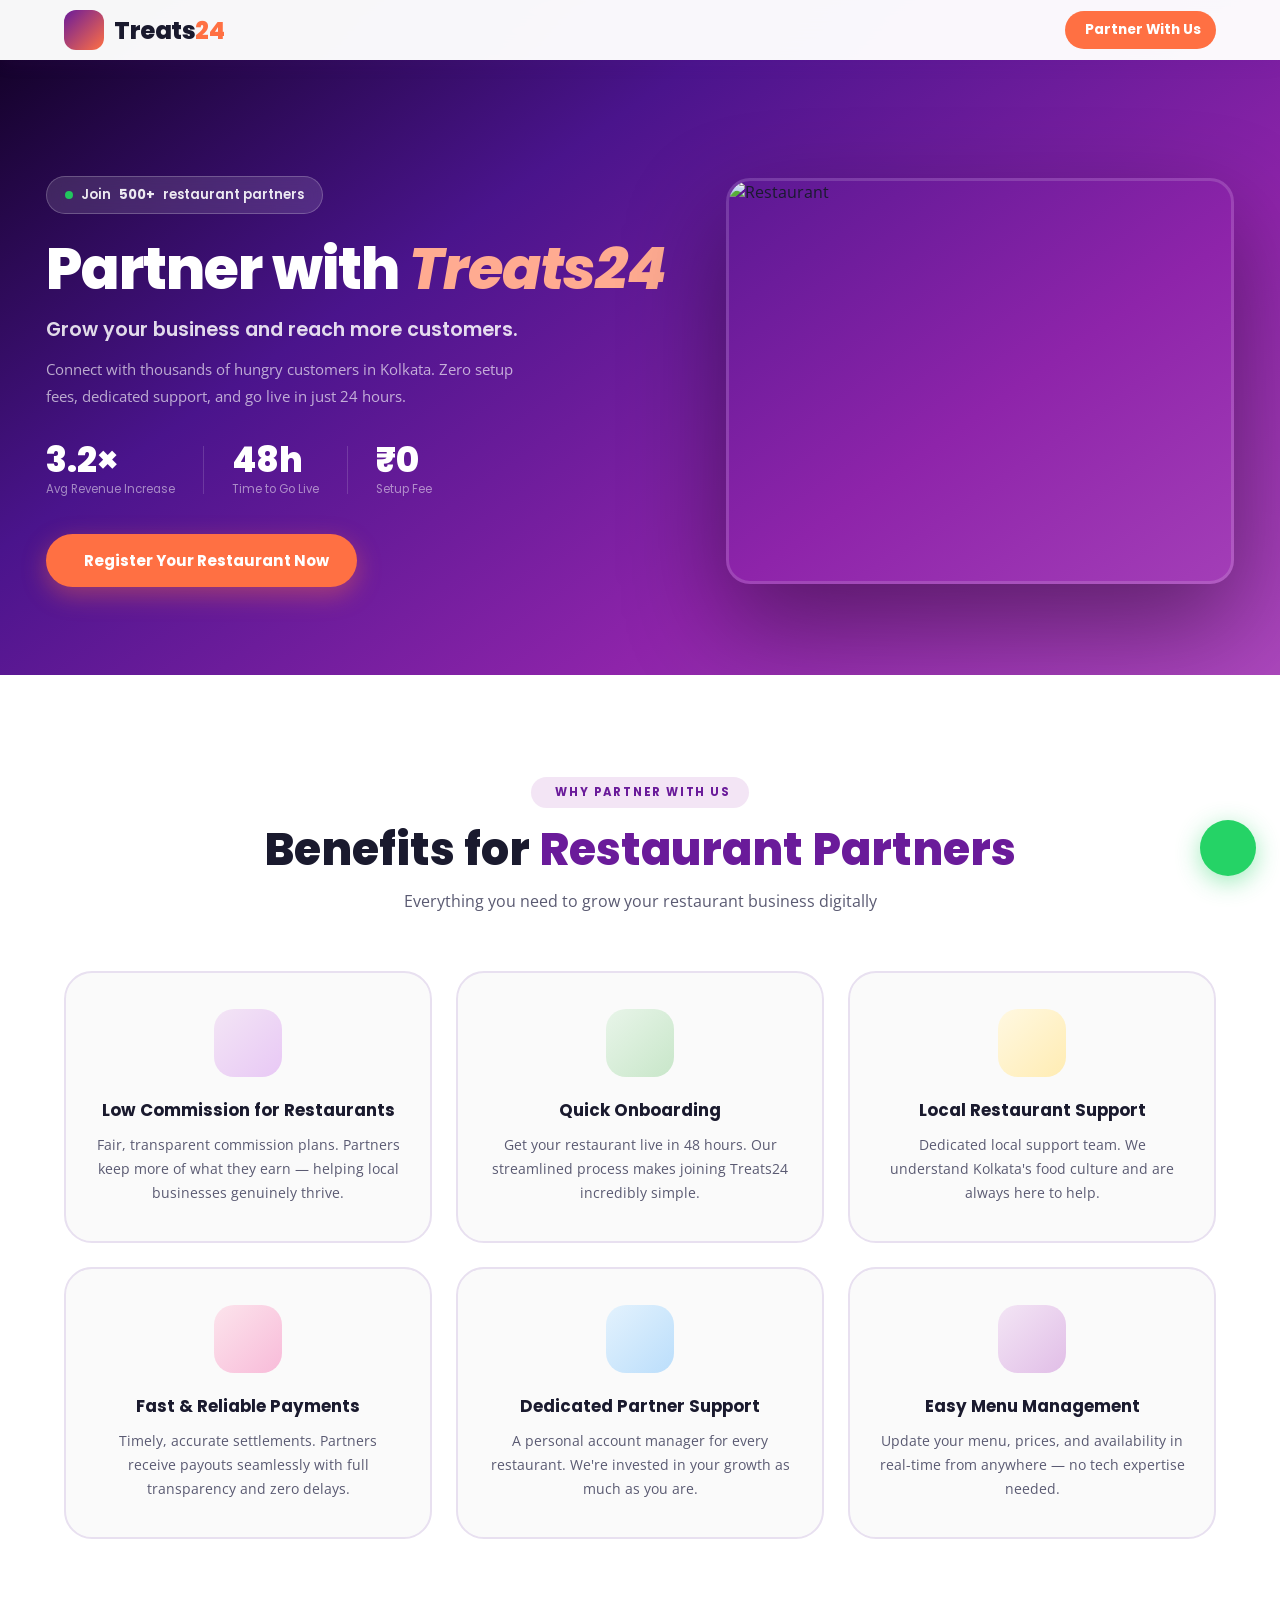
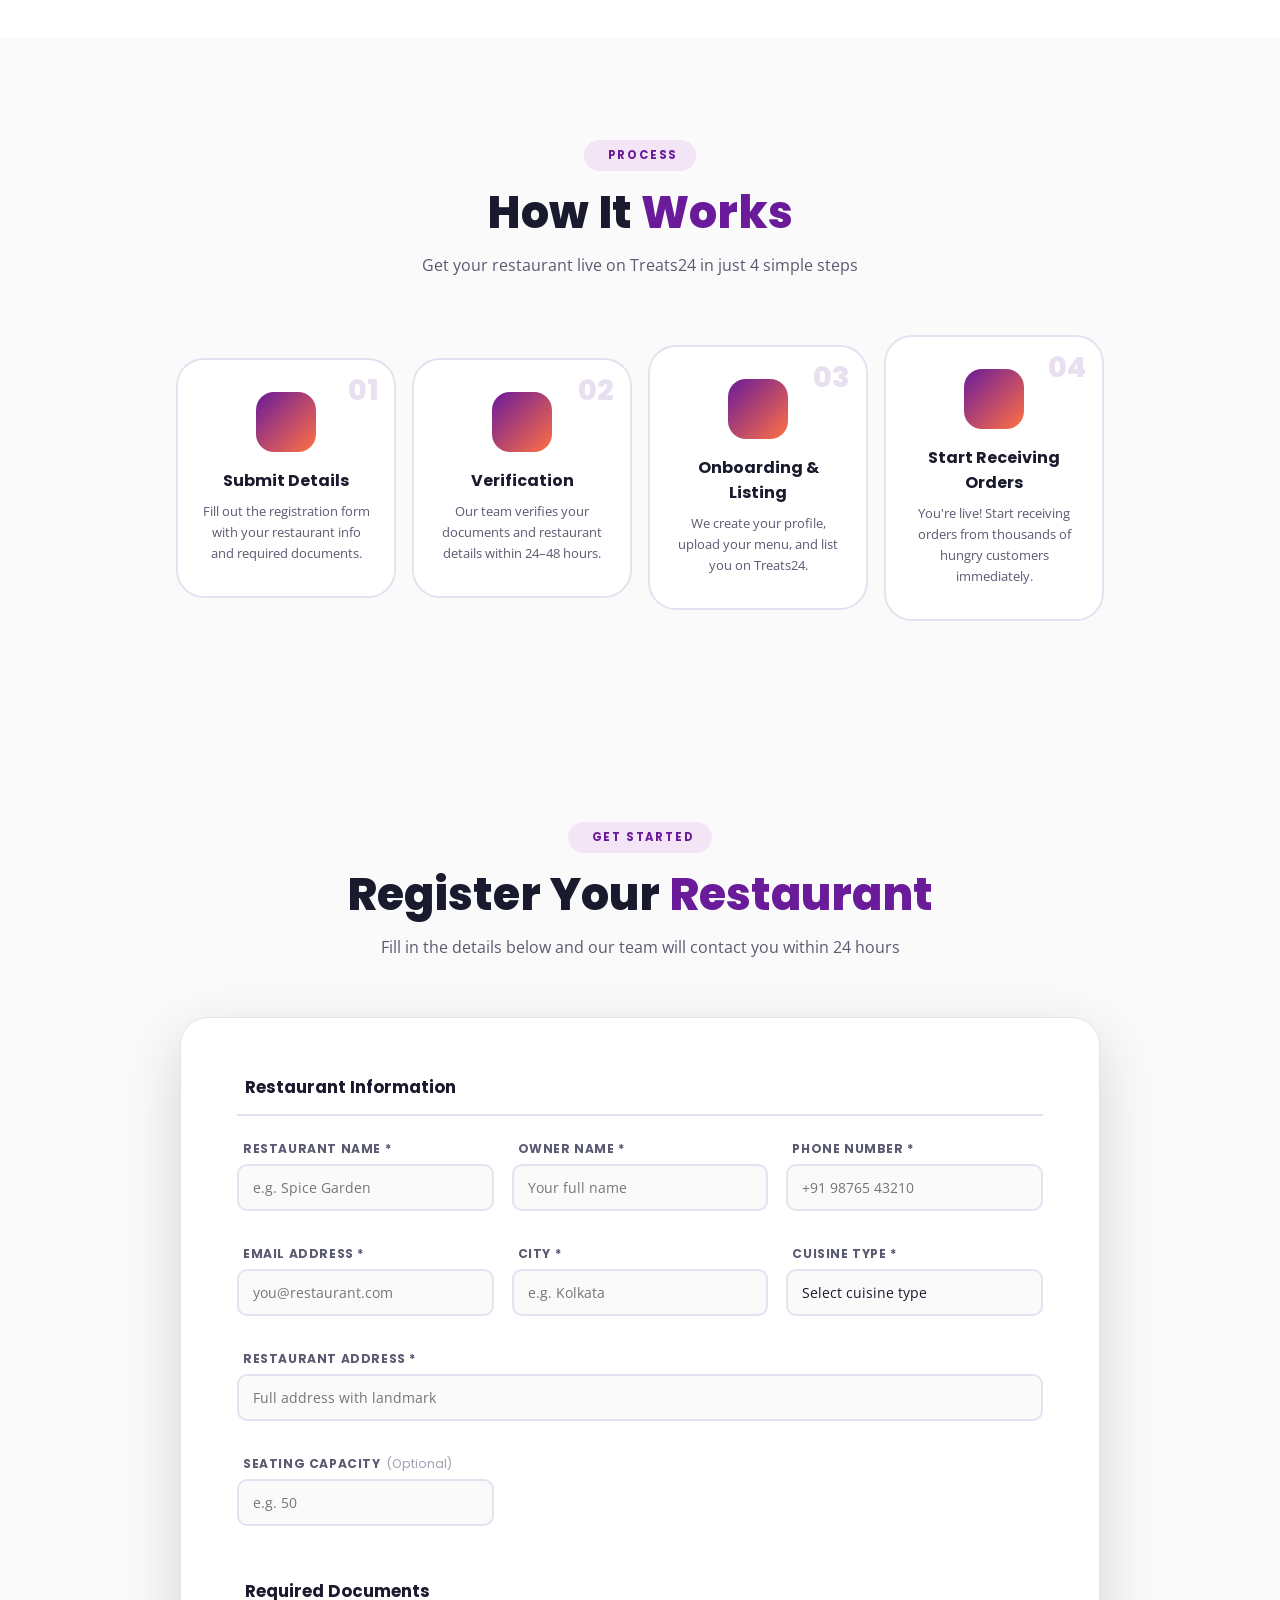
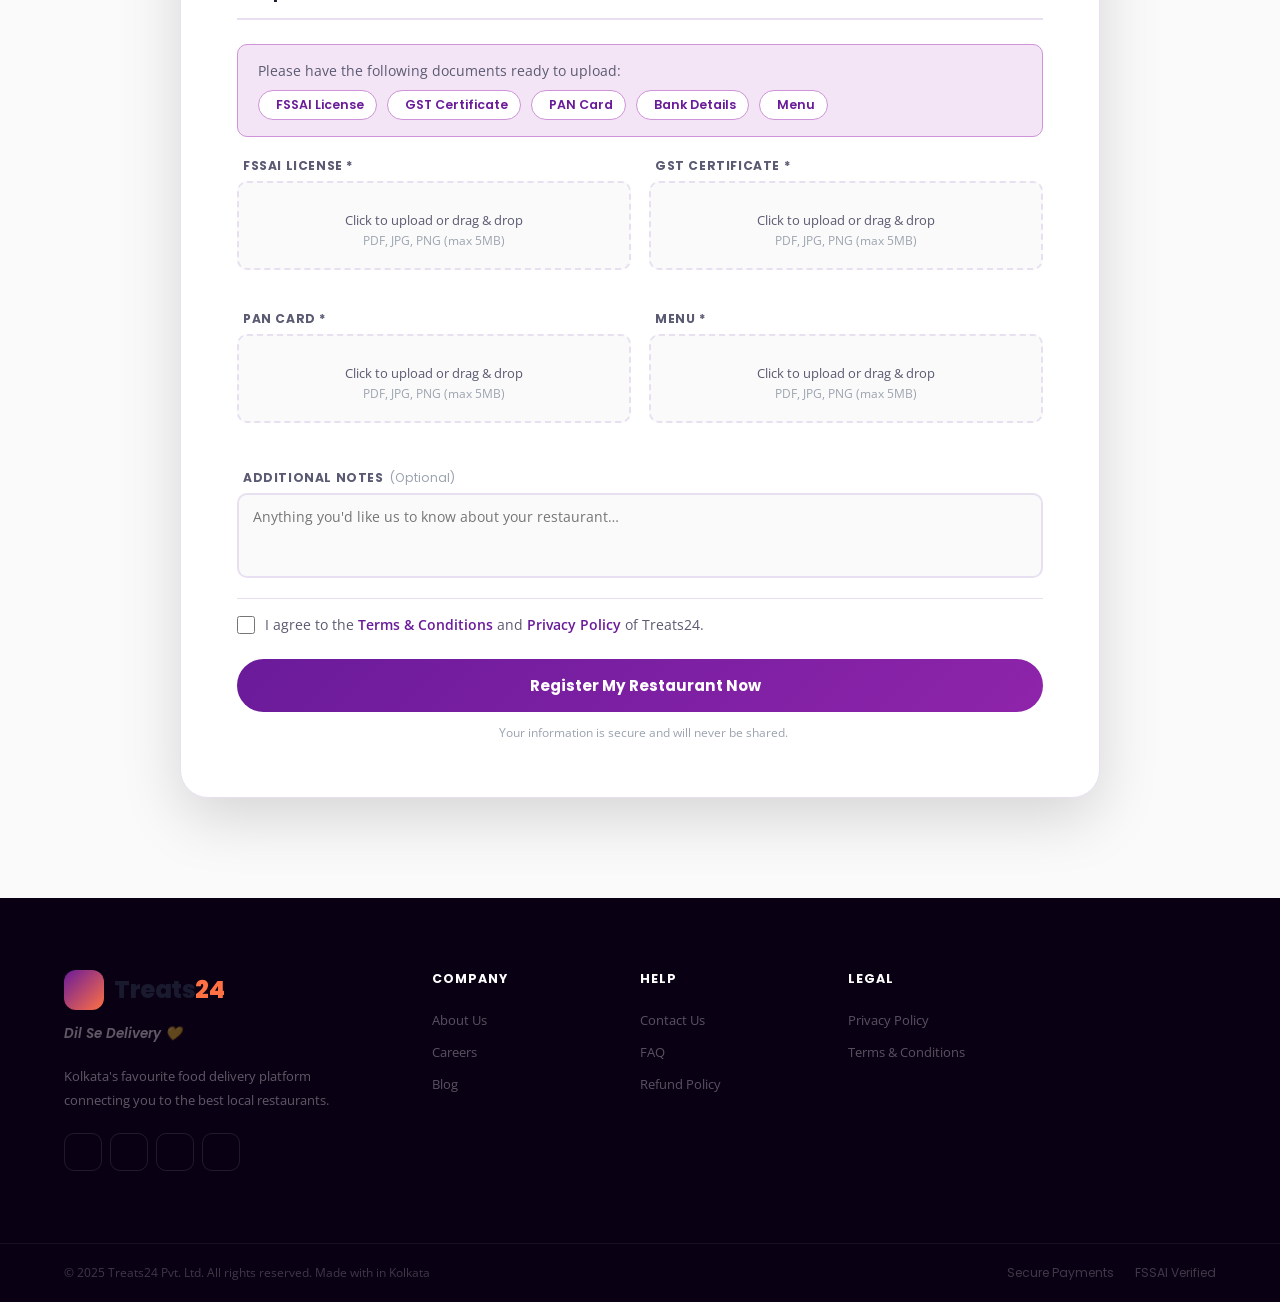
==== commit f50faa92: "updated 5 pointers" ====
--- a/partner.html
+++ b/partner.html
@@ -42,7 +42,7 @@
         </div>
         <h1>Partner with <em>Treats24</em></h1>
         <p class="partner-hero-sub">Grow your business and reach more customers.</p>
-        <p class="partner-hero-desc">Connect with thousands of hungry customers in Kolkata. Zero setup fees, dedicated support, and go live in just 48 hours.</p>
+        <p class="partner-hero-desc">Connect with thousands of hungry customers in Kolkata. Zero setup fees, dedicated support, and go live in just 24 hours.</p>
         <div class="partner-hero-metrics">
           <div class="phm">
             <div class="phm-num">3.2×</div>
--- a/style.css
+++ b/style.css
@@ -101,16 +101,21 @@
 
 .hero-content{flex:1;display:flex;align-items:center;position:relative;z-index:2;padding:120px 0 80px;}
 .hero-content .container{width:100%;max-width:1200px;margin:0 auto;padding:0 24px;}
-.hero-text{max-width:680px;animation:fadeUp 0.9s ease both;}
-
-.hero-pill{display:inline-flex;align-items:center;gap:8px;background:rgba(255,255,255,0.12);border:1px solid rgba(255,255,255,0.22);backdrop-filter:blur(8px);color:rgba(255,255,255,0.9);font-size:0.82rem;font-weight:600;padding:8px 18px;border-radius:50px;margin-bottom:24px;font-family:var(--font-primary);}
+.hero-text{max-width:680px;animation:fadeUp 0.9s ease both;
+ text-align: center;
+  margin: 0 auto;  }
+
+.hero-pill{display:inline-flex;align-items:center;gap:8px;background:rgba(255,255,255,0.12);border:1px solid rgba(255,255,255,0.22);backdrop-filter:blur(8px);color:rgba(255,255,255,0.9);font-size:0.82rem;font-weight:600;padding:8px 18px;border-radius:50px;margin-bottom:24px;font-family:var(--font-primary);
+justify-content: center;  }
 .pill-dot{width:8px;height:8px;background:var(--success);border-radius:50%;animation:livePulse 2s infinite;}
 
 .hero-text h1{font-family:var(--font-primary);font-size:clamp(2.6rem,5.5vw,4.2rem);font-weight:800;color:#fff;line-height:1.08;margin-bottom:16px;letter-spacing:-1.5px;}
 .hero-love{color:var(--accent-light);font-style:italic;}
 .heart{font-style:normal;}
 
-.hero-text p{color:rgba(255,255,255,0.72);font-size:1.1rem;line-height:1.75;max-width:520px;margin-bottom:32px;}
+.hero-text p{color:rgba(255,255,255,0.72);font-size:1.1rem;line-height:1.75;max-width:520px;margin-bottom:32px;
+margin-left: auto;            /* ADD THIS */
+  margin-right: auto;           /* ADD THIS */}
 
 /* Search bar */
 .hero-search-bar{display:flex;align-items:center;background:rgba(255,255,255,0.97);border-radius:50px;padding:5px 5px 5px 16px;max-width:600px;margin-bottom:24px;box-shadow:0 16px 48px rgba(0,0,0,0.25);gap:8px;transition:var(--transition);}
@@ -133,7 +138,8 @@
 .hero-chips span:hover{background:var(--accent);border-color:var(--accent);color:#fff;}
 
 /* App download hero */
-.hero-app-download{display:flex;align-items:center;gap:12px;flex-wrap:wrap;}
+.hero-app-download{display:flex;align-items:center;gap:12px;flex-wrap:wrap;
+justify-content: center; }
 .had-label{font-size:0.78rem;color:rgba(255,255,255,0.5);font-family:var(--font-primary);font-weight:600;text-transform:uppercase;letter-spacing:1px;}
 
 /* Stats bar */
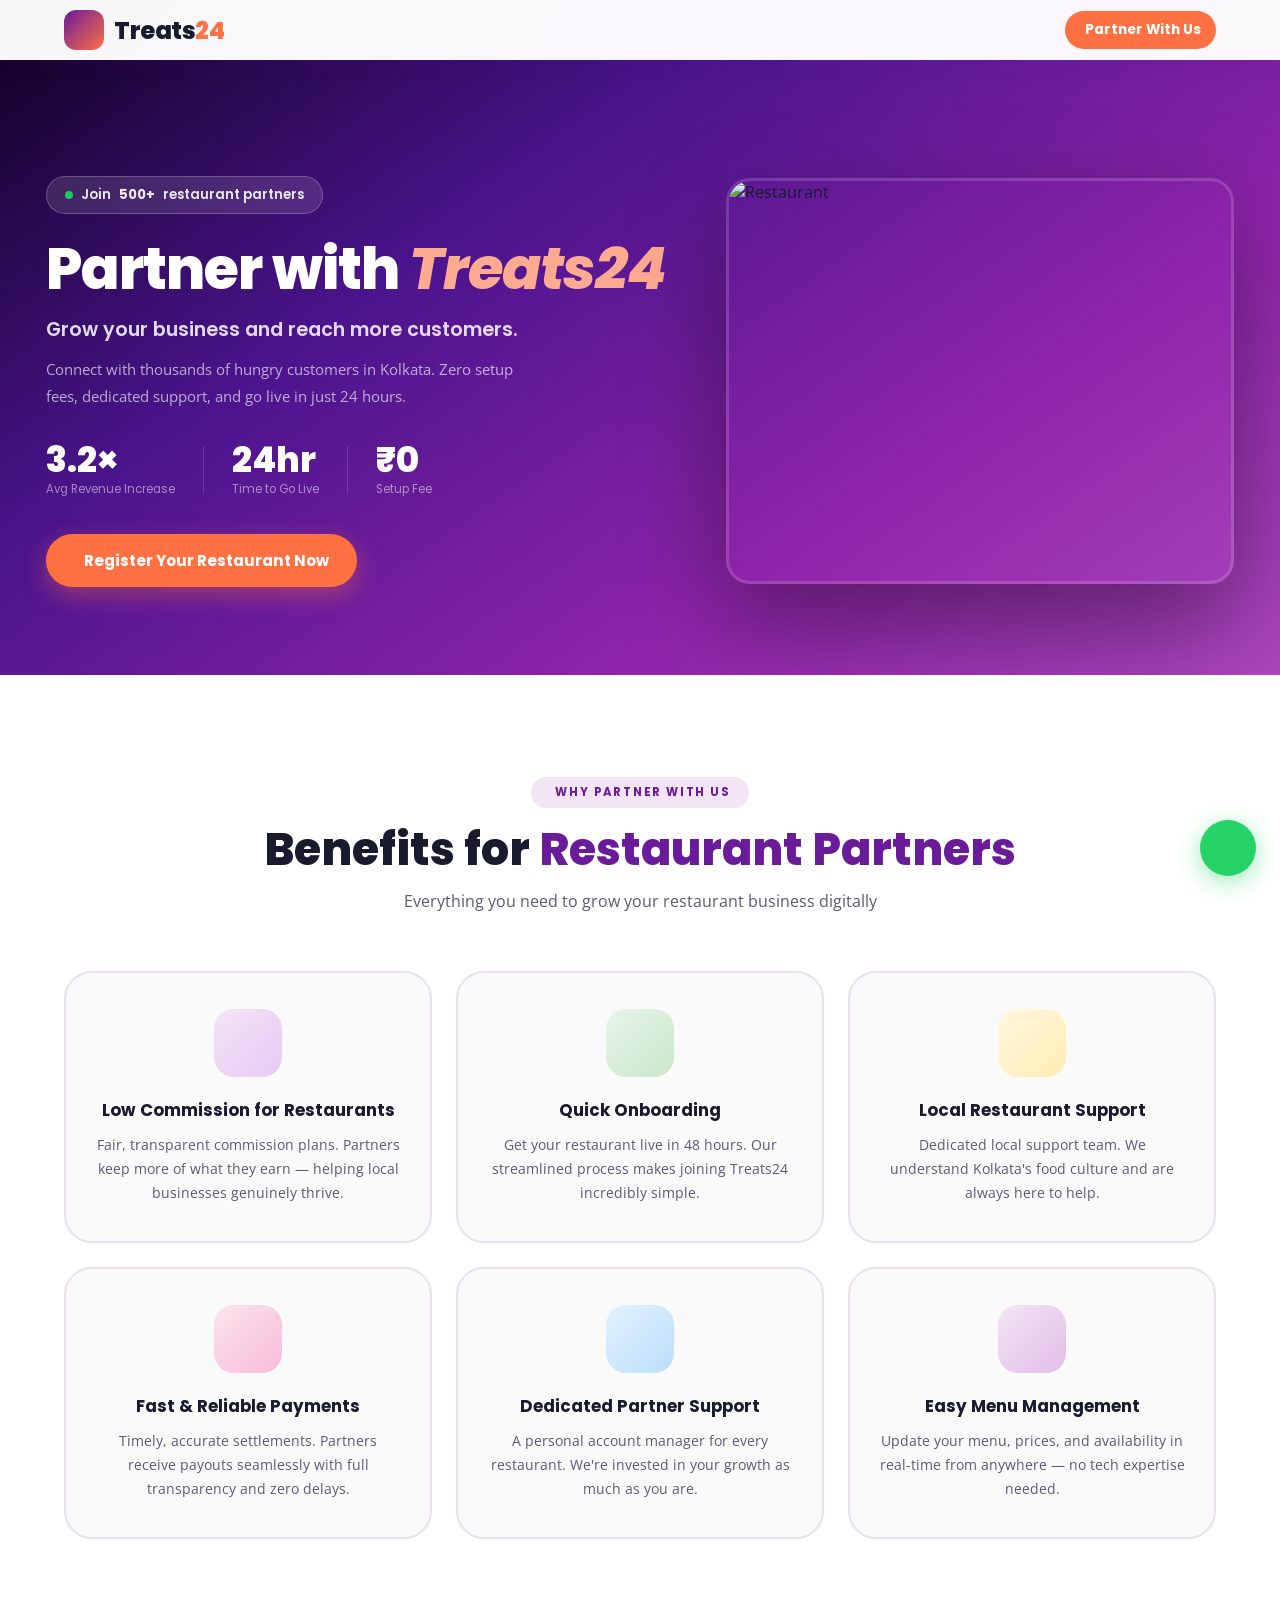
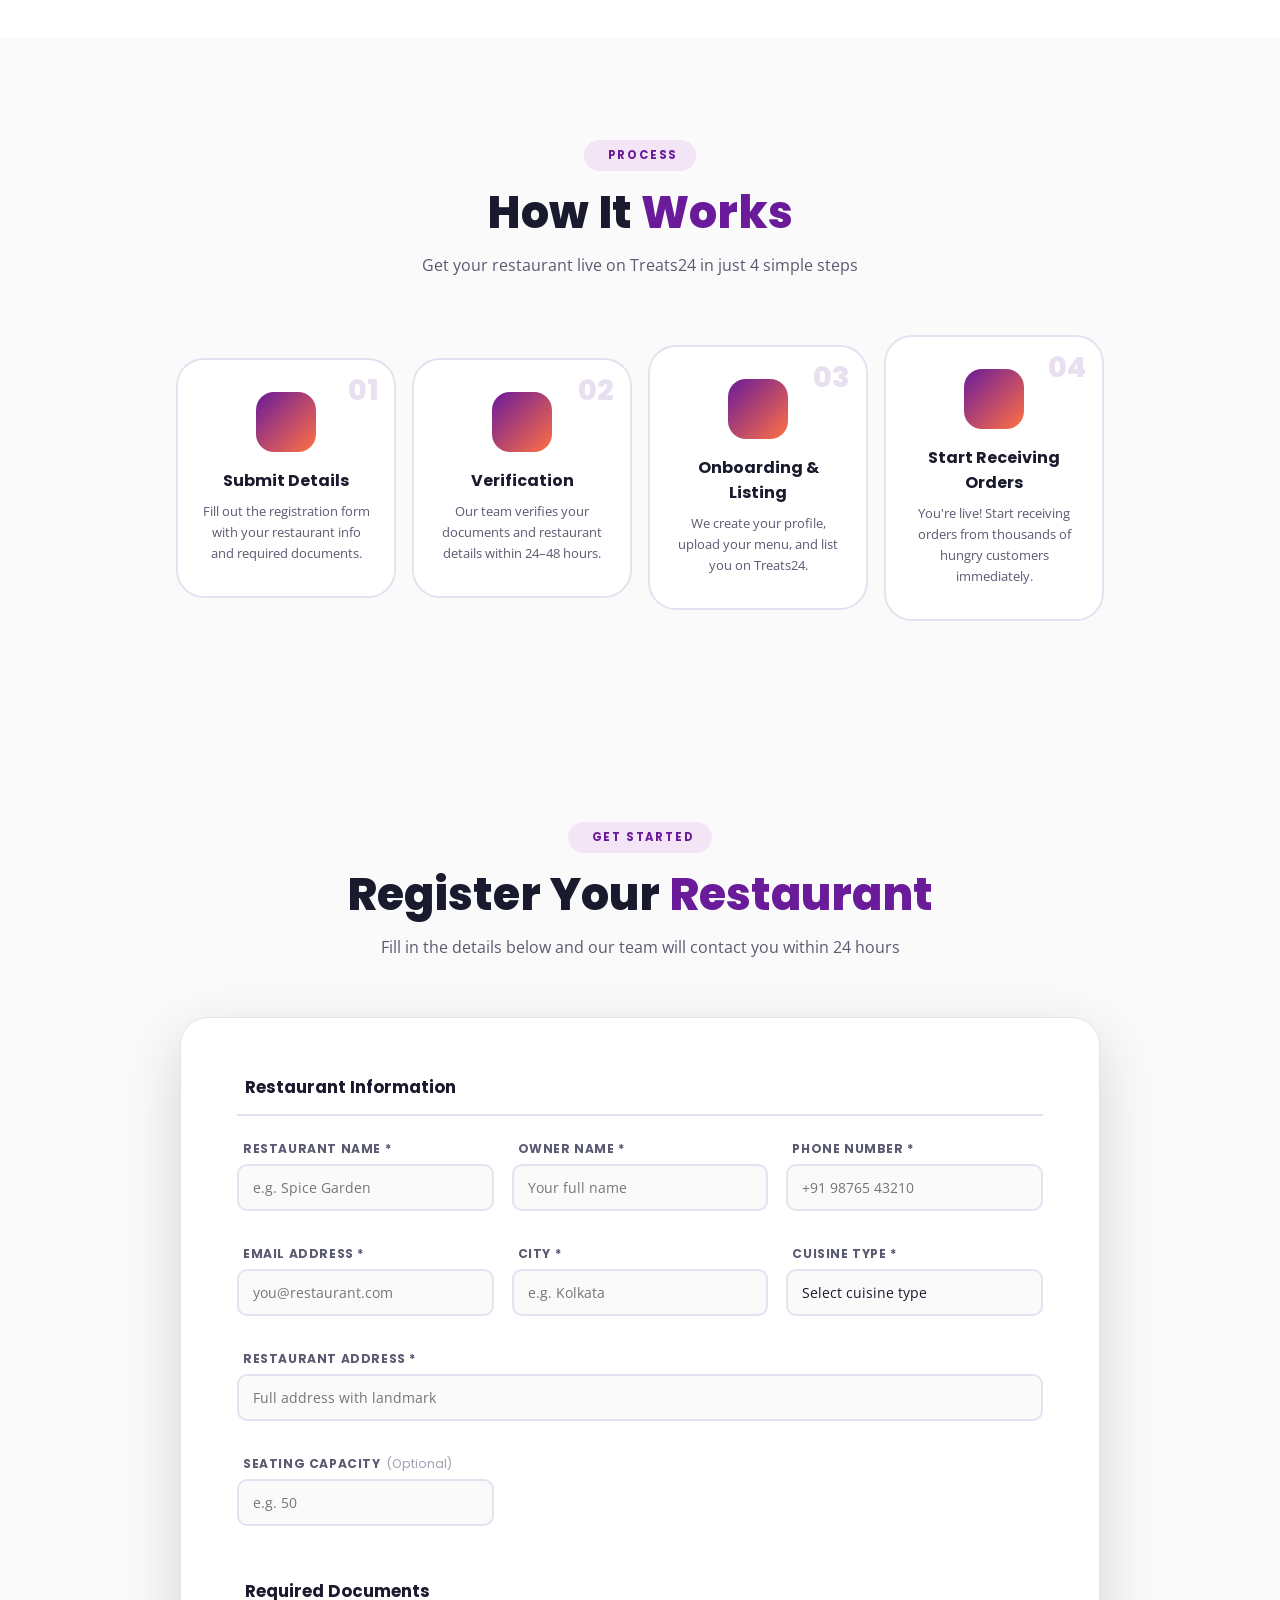
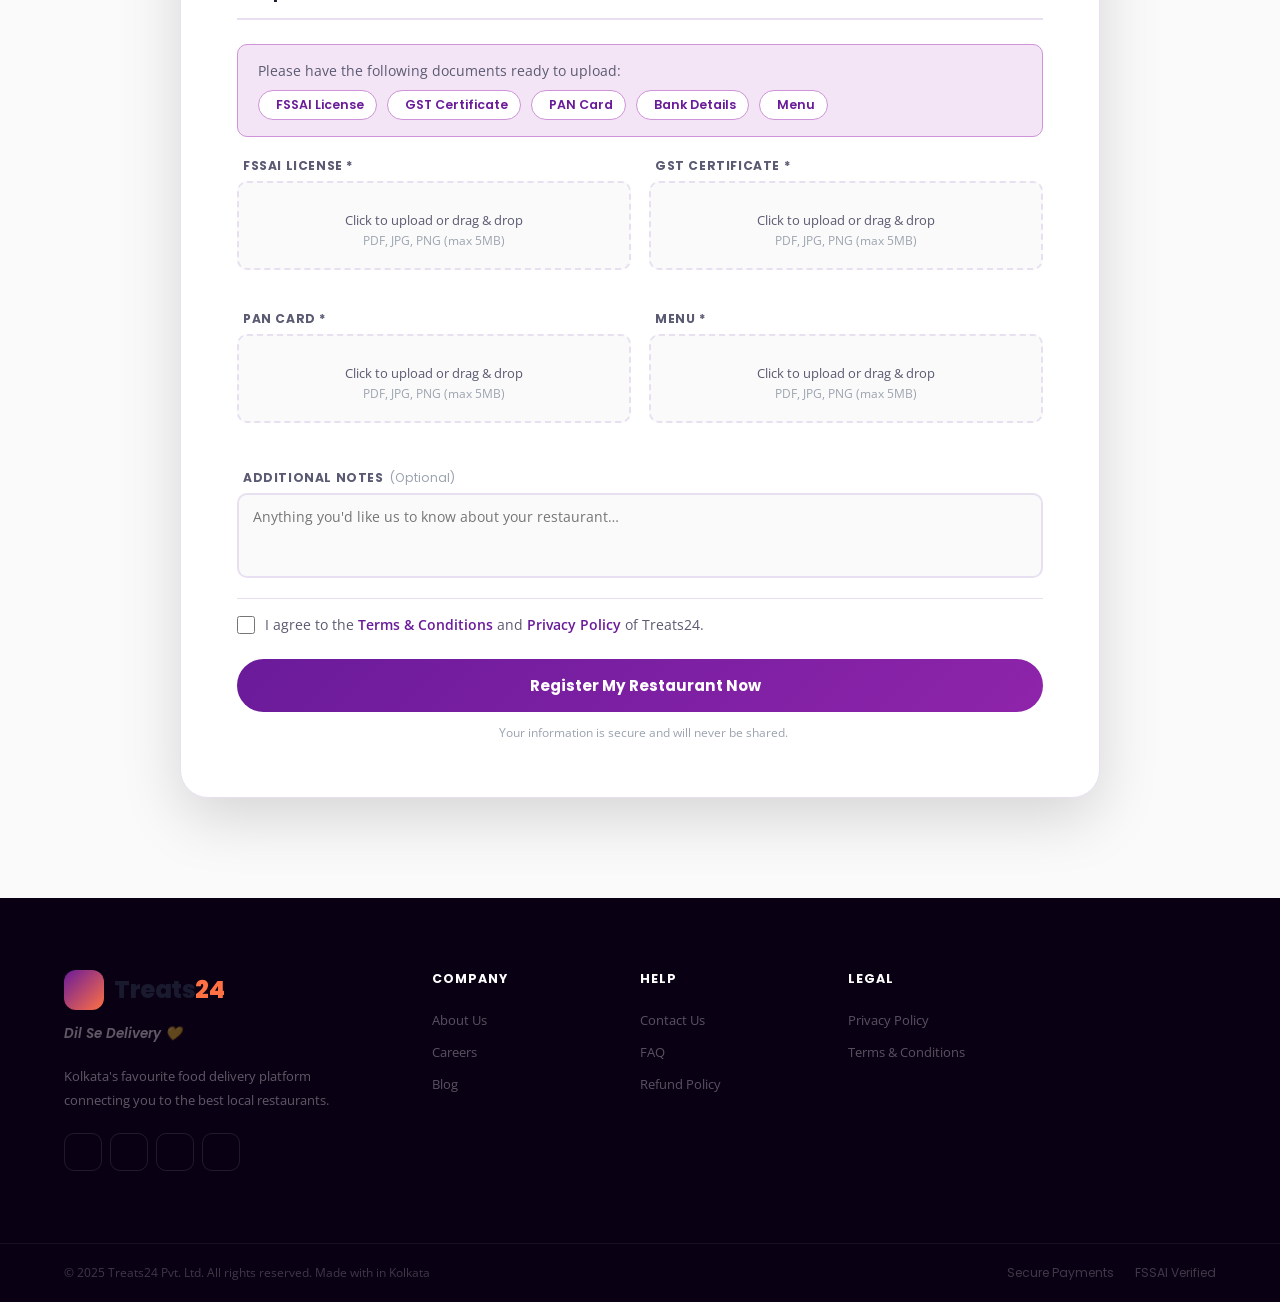
==== commit be51939e: "update time to go live" ====
--- a/partner.html
+++ b/partner.html
@@ -50,7 +50,7 @@
           </div>
           <div class="phm-divider"></div>
           <div class="phm">
-            <div class="phm-num">48h</div>
+            <div class="phm-num">24hr</div>
             <div class="phm-label">Time to Go Live</div>
           </div>
           <div class="phm-divider"></div>
--- a/style.css
+++ b/style.css
@@ -138,8 +138,21 @@
 .hero-chips span:hover{background:var(--accent);border-color:var(--accent);color:#fff;}
 
 /* App download hero */
-.hero-app-download{display:flex;align-items:center;gap:12px;flex-wrap:wrap;
-justify-content: center; }
+.hero-app-download {
+  display: flex;
+  flex-direction: column;   /* stack vertically */
+  align-items: center;
+  gap: 14px;
+}
+.hero-app-download .had-label {
+  text-align: center;
+}
+.hero-app-download .app-store-btn-row {
+  display: flex;
+  gap: 12px;
+  flex-wrap: wrap;
+  justify-content: center;
+}
 .had-label{font-size:0.78rem;color:rgba(255,255,255,0.5);font-family:var(--font-primary);font-weight:600;text-transform:uppercase;letter-spacing:1px;}
 
 /* Stats bar */
